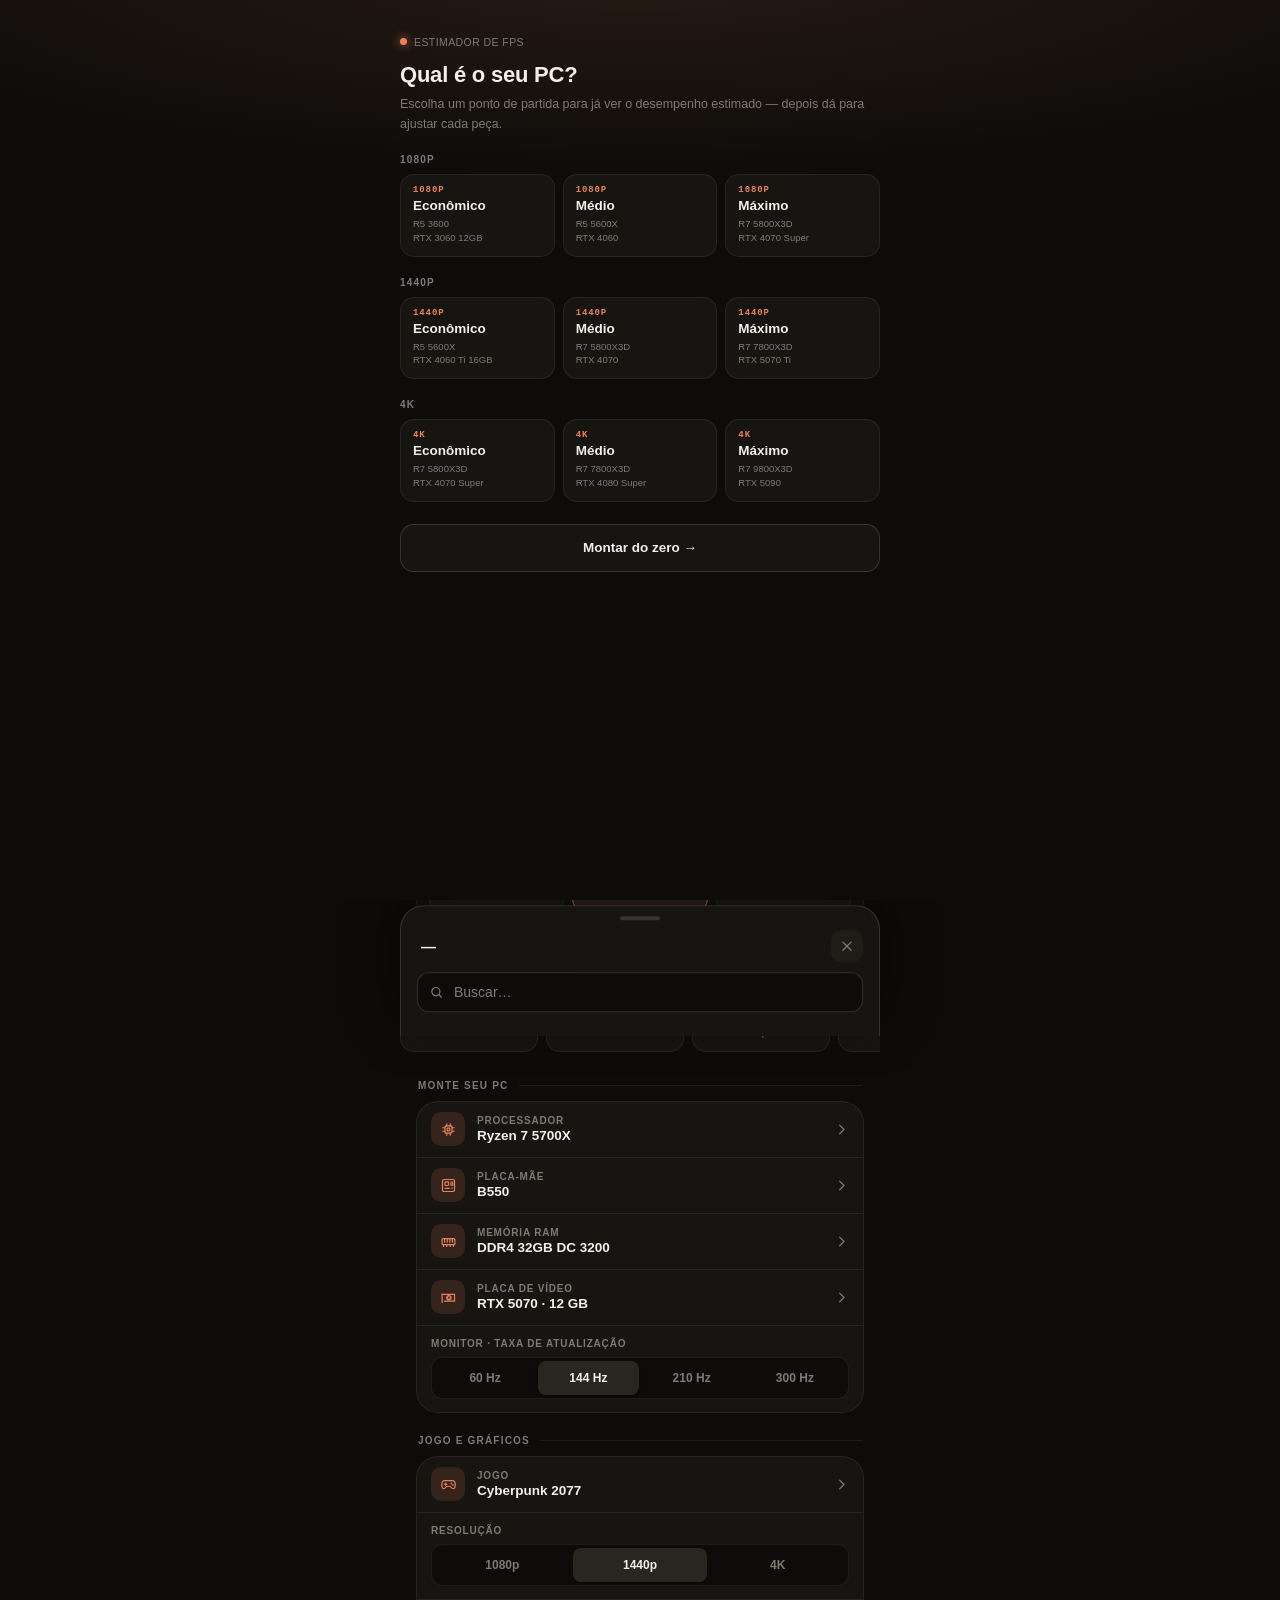
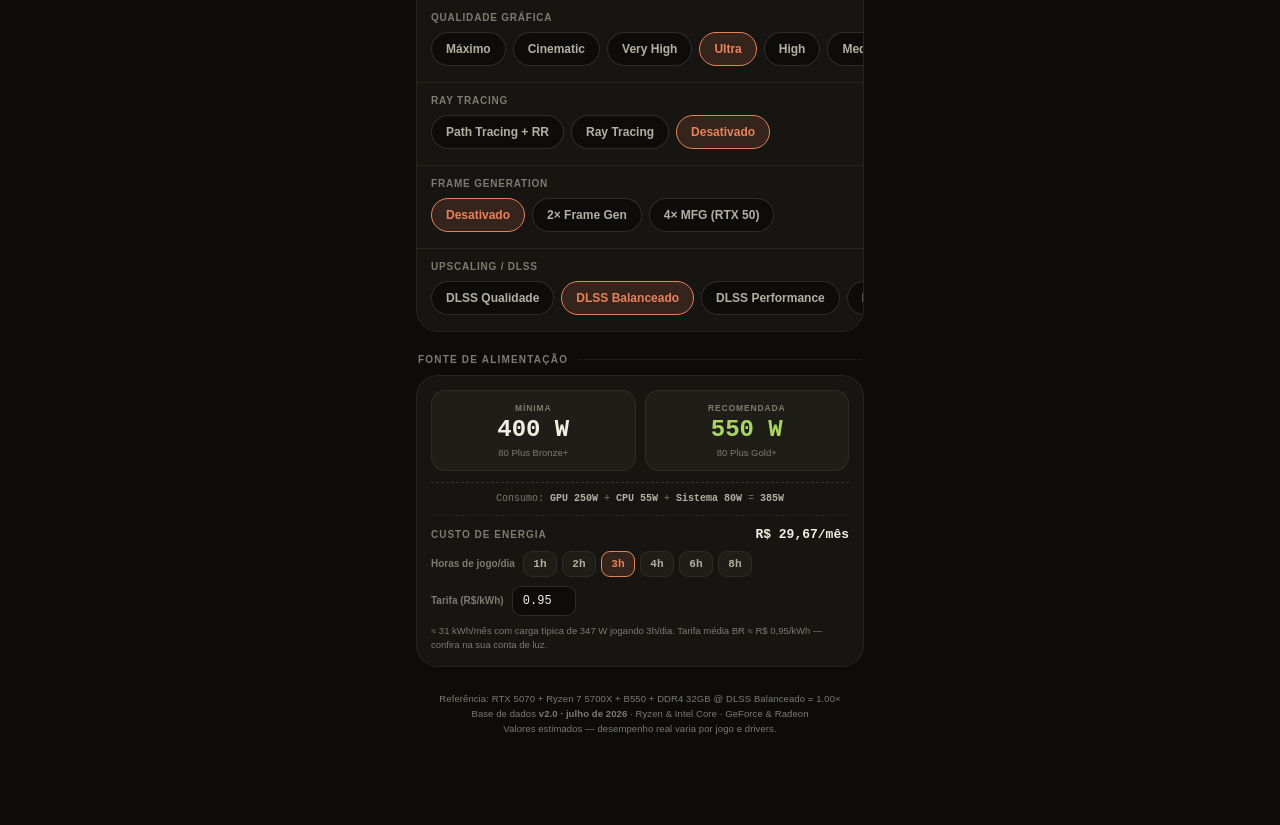
==== app/src/debug/assets/www/index.html @ 5425693d "Tira o HTML da WebView do APK publicado O index.html de 168 KB continuava viajando no release mesmo " ====
<!DOCTYPE html>
<html lang="pt-BR">
<head>
<meta charset="UTF-8" />
<meta name="viewport" content="width=device-width, initial-scale=1.0, viewport-fit=cover" />
<title>Estimador de FPS — PC Gaming</title>
<meta name="theme-color" content="#0d0c0a" />
<meta name="description" content="Calculadora de FPS para PCs — Ryzen, Intel Core, GeForce e Radeon" />
<style>
/* ============================================================
   ESTIMADOR DE FPS — redesign mobile dark
   ============================================================ */
:root {
  --bg0: #0d0c0a;
  --bg1: #161511;
  --bg2: #1e1d18;
  --bg3: #27261f;
  --line:  rgba(244, 240, 228, 0.07);
  --line2: rgba(244, 240, 228, 0.14);
  --tx1: #f2f0e6;
  --tx2: #b3b0a2;
  --tx3: #7d7a70;
  --acc: #e8825a;
  --acc-deep: #c26033;
  --acc-soft: rgba(232, 130, 90, 0.14);
  --ok:   #a9d562;  --ok-bg:   rgba(150, 200, 70, 0.13);
  --bad:  #f48a8a;  --bad-bg:  rgba(235, 100, 100, 0.13);
  --warn: #f0a836;  --warn-bg: rgba(240, 168, 54, 0.12);
  --info: #6cb3ef;  --info-bg: rgba(90, 155, 230, 0.13);
  --mono: 'Roboto Mono', 'SF Mono', ui-monospace, Menlo, monospace;
  --sans: -apple-system, BlinkMacSystemFont, 'Segoe UI', Roboto, sans-serif;
  --r-lg: 22px;
  --r-md: 14px;
  --r-sm: 10px;
  --nav-h: 62px;
}

*, *::before, *::after { box-sizing: border-box; margin: 0; padding: 0; }

html {
  font-family: var(--sans);
  -webkit-font-smoothing: antialiased;
  text-rendering: optimizeLegibility;
  -webkit-tap-highlight-color: transparent;
}

body {
  background:
    radial-gradient(120% 46% at 50% -6%, rgba(232, 130, 90, 0.10) 0%, transparent 60%),
    var(--bg0);
  color: var(--tx1);
  min-height: 100vh;
  overscroll-behavior-y: none;
}

button { font-family: inherit; color: inherit; background: none; border: none; cursor: pointer; }
button:active { opacity: 0.9; }

.app {
  max-width: 480px;
  margin: 0 auto;
  padding: 14px 16px calc(var(--nav-h) + env(safe-area-inset-bottom, 0px) + 26px);
}

/* ── Topbar ─────────────────────────────────────────────── */
.topbar {
  display: flex;
  align-items: center;
  justify-content: space-between;
  gap: 12px;
  padding: 6px 2px 16px;
}
.topbar-tt { font-size: 17px; font-weight: 700; letter-spacing: -0.01em; }
.topbar-sub {
  font-size: 10.5px; color: var(--tx3); font-weight: 500;
  letter-spacing: 0.04em; margin-top: 2px;
}
.topbar-dot { display: inline-block; width: 7px; height: 7px; border-radius: 50%;
  background: var(--acc); margin-right: 7px; vertical-align: 1px;
  box-shadow: 0 0 10px 1px rgba(232, 130, 90, 0.55); }

/* ── Botões de ícone ────────────────────────────────────── */
.icbtn {
  width: 40px; height: 40px;
  display: inline-flex; align-items: center; justify-content: center;
  border-radius: 12px;
  background: var(--bg2);
  border: 1px solid var(--line);
  color: var(--tx2);
  transition: background 0.18s ease, color 0.18s ease, transform 0.12s ease;
}
.icbtn:active { transform: scale(0.94); background: var(--bg3); }
.icbtn.accent { color: var(--acc); }
.icbtn svg { width: 19px; height: 19px; }

/* ── Barra mini (sticky quando o hero sai da tela) ──────── */
.mini {
  position: fixed; top: 0; left: 0; right: 0; z-index: 30;
  display: flex; align-items: center; gap: 10px;
  max-width: 480px; margin: 0 auto;
  padding: 10px 16px calc(10px);
  background: rgba(13, 12, 10, 0.86);
  -webkit-backdrop-filter: blur(14px); backdrop-filter: blur(14px);
  border-bottom: 1px solid var(--line);
  transform: translateY(-110%);
  transition: transform 0.28s cubic-bezier(0.32, 0.72, 0, 1);
  pointer-events: none;
}
.mini.on { transform: translateY(0); }
.mini-num { font-family: var(--mono); font-size: 19px; font-weight: 700; }
.mini-num small { font-size: 10px; color: var(--tx3); font-weight: 500; margin-left: 3px; }
.mini-badge { font-size: 9px; font-weight: 700; text-transform: uppercase; letter-spacing: 0.06em;
  padding: 3px 9px; border-radius: 100px; }
.mini-game { font-size: 11px; color: var(--tx3); margin-left: auto;
  white-space: nowrap; overflow: hidden; text-overflow: ellipsis; max-width: 45%; }

/* ── Painéis (abas) ─────────────────────────────────────── */
.panel { display: none; }
.panel.on { display: block; animation: panelIn 0.26s ease both; }
@keyframes panelIn {
  from { opacity: 0; transform: translateY(6px); }
  to   { opacity: 1; transform: translateY(0); }
}

.pg-hd { padding: 4px 2px 16px; }
.pg-hd h2 { font-size: 20px; font-weight: 700; letter-spacing: -0.01em; }
.pg-hd p { font-size: 12px; color: var(--tx3); margin-top: 4px; line-height: 1.5; }

/* ── Seções ─────────────────────────────────────────────── */
.sec {
  font-size: 10px; font-weight: 700; color: var(--tx3);
  text-transform: uppercase; letter-spacing: 0.12em;
  margin: 22px 2px 10px;
  display: flex; align-items: center; gap: 10px;
}
.sec::after { content: ''; flex: 1; height: 1px; background: var(--line); }

.card {
  background: var(--bg1);
  border: 1px solid var(--line);
  border-radius: var(--r-lg);
  overflow: hidden;
}

/* ── HERO — resultado ───────────────────────────────────── */
.hero {
  position: relative;
  background:
    radial-gradient(90% 70% at 50% 0%, var(--acc-soft) 0%, transparent 62%),
    var(--bg1);
  border: 1px solid var(--line);
  border-radius: var(--r-lg);
  padding: 16px 16px 14px;
  overflow: hidden;
}
.hero-top { display: flex; align-items: center; justify-content: space-between; gap: 10px; }
.hero-game { font-size: 13.5px; font-weight: 650; letter-spacing: -0.005em;
  white-space: nowrap; overflow: hidden; text-overflow: ellipsis; }
.hero-game span { display: block; font-size: 10px; color: var(--tx3); font-weight: 500; margin-top: 2px; }
.hero-acts { display: flex; gap: 8px; flex-shrink: 0; }

.gauge-wrap { position: relative; margin: 4px auto 0; max-width: 320px; }
.gauge-wrap svg { display: block; width: 100%; height: auto; }
.g-track { fill: none; stroke: var(--bg3); stroke-width: 13; stroke-linecap: round; }
.g-fill  { fill: none; stroke: var(--ok); stroke-width: 13; stroke-linecap: round;
  transition: stroke-dasharray 0.55s cubic-bezier(0.4, 0, 0.2, 1), stroke 0.4s ease;
  filter: drop-shadow(0 0 7px rgba(0, 0, 0, 0.35)); }
.g-tick { stroke: var(--line2); stroke-width: 1.5; }
.g-tick.hz { stroke: var(--tx3); }
.g-ticklb { fill: var(--tx3); font-size: 9.5px; font-family: var(--mono); font-weight: 500; }

.gauge-center {
  position: absolute; left: 0; right: 0; top: 27%;
  display: flex; flex-direction: column; align-items: center; gap: 3px;
  pointer-events: none;
}
.gauge-num-row { position: relative; display: flex; align-items: baseline; justify-content: center; }
#gDelta { position: absolute; left: 100%; top: 50%; transform: translateY(-50%); margin-left: 7px; white-space: nowrap; }
.gauge-num {
  font-family: var(--mono); font-size: 54px; font-weight: 700;
  line-height: 1; letter-spacing: -0.03em;
}
.gauge-cap { font-size: 9.5px; font-weight: 700; color: var(--tx3);
  text-transform: uppercase; letter-spacing: 0.14em; }
.gauge-rng { font-size: 11px; color: var(--tx3); font-family: var(--mono); }

.badge {
  display: inline-block; padding: 4px 13px; border-radius: 100px;
  font-size: 10px; font-weight: 700; letter-spacing: 0.06em; text-transform: uppercase;
  margin-top: 5px;
}
.badge.glow { animation: badgePulse 2.8s ease-in-out infinite; }
@keyframes badgePulse {
  0%, 100% { box-shadow: 0 0 0 0 transparent; }
  50%      { box-shadow: 0 0 18px -2px currentColor; }
}

.delta {
  font-family: var(--mono); font-size: 14px; font-weight: 700;
  animation: deltaFade 2.4s ease-out forwards;
}
.delta.up { color: var(--ok); }
.delta.dn { color: var(--bad); }
@keyframes deltaFade {
  0%   { opacity: 0; transform: translateY(4px); }
  15%  { opacity: 1; transform: translateY(0); }
  80%  { opacity: 1; }
  100% { opacity: 0; transform: translateY(-3px); }
}

/* Estatísticas sob o gauge */
.stats {
  display: grid; grid-template-columns: 1fr 1fr 1fr;
  gap: 8px; margin-top: 2px;
}
.stat {
  background: var(--bg2);
  border: 1px solid var(--line);
  border-radius: var(--r-md);
  padding: 9px 6px 8px;
  text-align: center;
}
.stat-l { display: block; font-size: 8.5px; font-weight: 700; color: var(--tx3);
  text-transform: uppercase; letter-spacing: 0.1em; margin-bottom: 4px; }
.stat-v { display: block; font-family: var(--mono); font-size: 20px; font-weight: 700; line-height: 1; }
.stat-v.bad { color: var(--bad); }
.stat-v.ok  { color: var(--ok); }
.stat-r { display: block; font-size: 9px; color: var(--tx3); font-family: var(--mono); margin-top: 4px; }

/* Barras vs monitor */
.bars {
  margin-top: 12px;
  background: var(--bg2);
  border: 1px solid var(--line);
  border-radius: var(--r-md);
  padding: 11px 12px 6px;
}
.brow { margin-bottom: 8px; }
.bhd { display: flex; justify-content: space-between; align-items: baseline; margin-bottom: 4px; }
.bname { font-size: 10px; font-weight: 600; color: var(--tx2); }
.bval  { font-size: 10px; font-weight: 700; font-family: var(--mono); }
.btrack {
  position: relative; height: 7px;
  background: var(--bg0);
  border-radius: 100px; overflow: hidden;
}
.bfill {
  position: absolute; inset: 0 auto 0 0;
  border-radius: 100px;
  transition: width 0.5s cubic-bezier(0.4, 0, 0.2, 1);
}
.bmk { position: absolute; top: 0; bottom: 0; width: 1px; background: var(--line2); }
.bmk.hz { background: var(--tx3); }
.axis { position: relative; height: 14px; margin-top: 4px; }
.axlbl { position: absolute; transform: translateX(-50%);
  font-size: 8.5px; color: var(--tx3); font-family: var(--mono); }

.hero-meta {
  margin-top: 10px; font-size: 10.5px; color: var(--tx3);
  text-align: center; letter-spacing: 0.02em;
}
.hero-meta b { color: var(--tx2); font-weight: 600; }

/* ── Avisos ─────────────────────────────────────────────── */
.warns { display: flex; flex-direction: column; gap: 7px; margin-top: 12px; }
.warn {
  display: flex; gap: 9px; align-items: flex-start;
  background: var(--warn-bg);
  border: 1px solid rgba(240, 168, 54, 0.25);
  color: var(--warn);
  border-radius: var(--r-md);
  padding: 9px 12px;
  font-size: 11px; line-height: 1.5; font-weight: 500;
}
.warn svg { width: 14px; height: 14px; flex-shrink: 0; margin-top: 1px; }

/* ── Builds prontos (scroll horizontal) ─────────────────── */
.pscroll {
  display: flex; gap: 8px;
  overflow-x: auto;
  scroll-snap-type: x proximity;
  padding: 2px 2px 6px;
  margin: 0 -16px; padding-left: 16px; padding-right: 16px;
  scrollbar-width: none;
}
.pscroll::-webkit-scrollbar { display: none; }
.pcard {
  flex: 0 0 auto; scroll-snap-align: start;
  min-width: 138px;
  background: var(--bg1);
  border: 1px solid var(--line);
  border-radius: var(--r-md);
  padding: 10px 12px 11px;
  text-align: left;
  transition: border-color 0.18s ease, background 0.18s ease, transform 0.12s ease;
}
.pcard:active { transform: scale(0.97); }
.pcard-res { font-size: 9px; font-weight: 700; color: var(--acc);
  letter-spacing: 0.1em; font-family: var(--mono); }
.pcard-tier { font-size: 13.5px; font-weight: 700; margin-top: 3px; }
.pcard-hw { font-size: 9.5px; color: var(--tx3); margin-top: 4px; line-height: 1.45; }

/* ── Linhas de configuração ─────────────────────────────── */
.rows { display: flex; flex-direction: column; }
.row {
  display: flex; align-items: center; gap: 12px;
  width: 100%; min-height: 56px;
  padding: 9px 14px;
  text-align: left;
  border-bottom: 1px solid var(--line);
  transition: background 0.15s ease;
}
.row:last-child { border-bottom: none; }
.row:active { background: var(--bg2); }
.row-ic {
  width: 34px; height: 34px; flex-shrink: 0;
  display: inline-flex; align-items: center; justify-content: center;
  border-radius: 10px;
  background: var(--acc-soft);
  color: var(--acc);
}
.row-ic svg { width: 17px; height: 17px; }
.row-tx { flex: 1; min-width: 0; display: flex; flex-direction: column; gap: 2px; }
.row-lb { font-size: 10px; font-weight: 700; color: var(--tx3);
  text-transform: uppercase; letter-spacing: 0.08em; }
.row-vl { font-size: 13.5px; font-weight: 600; color: var(--tx1);
  white-space: nowrap; overflow: hidden; text-overflow: ellipsis; }
.row-ch { color: var(--tx3); flex-shrink: 0; }
.row-ch svg { width: 15px; height: 15px; display: block; }

/* Linha com controle embutido (segmented) */
.inrow {
  display: flex; flex-direction: column; gap: 8px;
  padding: 12px 14px 13px;
  border-bottom: 1px solid var(--line);
}
.inrow:last-child { border-bottom: none; }
.inrow-lb { font-size: 10px; font-weight: 700; color: var(--tx3);
  text-transform: uppercase; letter-spacing: 0.08em; }

/* ── Segmented ──────────────────────────────────────────── */
.seg {
  display: grid; grid-auto-flow: column; grid-auto-columns: 1fr;
  gap: 3px;
  background: var(--bg0);
  border: 1px solid var(--line);
  border-radius: 11px;
  padding: 3px;
}
.seg-b {
  min-height: 34px;
  border-radius: 8px;
  font-size: 12px; font-weight: 600; color: var(--tx3);
  transition: background 0.2s ease, color 0.2s ease;
}
.seg-b.on { background: var(--bg3); color: var(--tx1); box-shadow: 0 1px 4px rgba(0,0,0,0.3); }

/* ── Chips (opções roláveis) ────────────────────────────── */
.cblk { padding: 12px 14px 13px; border-bottom: 1px solid var(--line); }
.cblk:last-child { border-bottom: none; }
.cblk-lb { font-size: 10px; font-weight: 700; color: var(--tx3);
  text-transform: uppercase; letter-spacing: 0.08em; margin-bottom: 8px; }
.chips {
  display: flex; gap: 7px; overflow-x: auto;
  scrollbar-width: none;
  margin: 0 -14px; padding: 1px 14px 3px;
}
.chips::-webkit-scrollbar { display: none; }
.pill {
  flex: 0 0 auto;
  min-height: 34px;
  padding: 7px 14px;
  border-radius: 100px;
  background: var(--bg0);
  border: 1px solid var(--line2);
  font-size: 12px; font-weight: 600; color: var(--tx2);
  transition: all 0.18s ease;
  white-space: nowrap;
}
.pill.on {
  background: var(--acc-soft);
  border-color: var(--acc);
  color: var(--acc);
}
.pill:active { transform: scale(0.96); }

/* ── PSU ────────────────────────────────────────────────── */
.psu { padding: 14px; }
.psu-grid { display: grid; grid-template-columns: 1fr 1fr; gap: 9px; }
.psu-tile {
  background: var(--bg2);
  border: 1px solid var(--line);
  border-radius: var(--r-md);
  padding: 12px 10px;
  text-align: center;
}
.psu-lb { font-size: 8.5px; font-weight: 700; color: var(--tx3);
  text-transform: uppercase; letter-spacing: 0.1em; margin-bottom: 5px; }
.psu-v { font-family: var(--mono); font-size: 24px; font-weight: 700; line-height: 1; }
.psu-v.ok { color: var(--ok); }
.psu-cert { font-size: 9.5px; color: var(--tx3); margin-top: 5px; font-weight: 500; }
.psu-bd {
  margin-top: 11px; padding-top: 10px;
  border-top: 1px dashed var(--line2);
  font-size: 10px; color: var(--tx3);
  font-family: var(--mono); text-align: center;
}
.psu-bd b { color: var(--tx2); font-weight: 600; }

/* ── Latência ───────────────────────────────────────────── */
.latbox {
  margin-top: 12px;
  background: var(--info-bg);
  border: 1px solid rgba(108, 179, 239, 0.22);
  border-radius: var(--r-md);
  padding: 11px 13px;
  font-size: 11px; color: var(--tx2); line-height: 1.6;
}
.latbox b { color: var(--info); font-weight: 650; }

footer {
  margin-top: 24px;
  font-size: 9.5px; color: var(--tx3);
  text-align: center; line-height: 1.6;
  letter-spacing: 0.01em;
  padding: 0 8px;
}

/* ── Bottom nav ─────────────────────────────────────────── */
.nav {
  position: fixed; bottom: 0; left: 0; right: 0; z-index: 35;
  max-width: 480px; margin: 0 auto;
  display: grid; grid-template-columns: repeat(5, 1fr);
  background: rgba(15, 14, 12, 0.92);
  -webkit-backdrop-filter: blur(16px); backdrop-filter: blur(16px);
  border-top: 1px solid var(--line);
  padding: 6px 6px calc(6px + env(safe-area-inset-bottom, 0px));
}
.nav-b {
  display: flex; flex-direction: column; align-items: center; gap: 3px;
  padding: 6px 0 4px;
  border-radius: 12px;
  color: var(--tx3);
  font-size: 10px; font-weight: 600; letter-spacing: 0.02em;
  transition: color 0.18s ease;
  position: relative;
}
.nav-b svg { width: 21px; height: 21px; }
.nav-b.on { color: var(--acc); }
.nav-b .nav-pip {
  position: absolute; top: 0; left: 50%; transform: translateX(-50%) scaleX(0);
  width: 22px; height: 3px; border-radius: 100px;
  background: var(--acc);
  transition: transform 0.25s cubic-bezier(0.34, 1.3, 0.64, 1);
}
.nav-b.on .nav-pip { transform: translateX(-50%) scaleX(1); }

/* ── Bottom sheet ───────────────────────────────────────── */
.backdrop {
  position: fixed; inset: 0; z-index: 40;
  background: rgba(0, 0, 0, 0.55);
  opacity: 0; pointer-events: none;
  transition: opacity 0.25s ease;
}
.backdrop.on { opacity: 1; pointer-events: auto; }
.sheet {
  position: fixed; left: 0; right: 0; bottom: 0; z-index: 41;
  max-width: 480px; margin: 0 auto;
  max-height: 86vh;
  display: flex; flex-direction: column;
  background: var(--bg1);
  border: 1px solid var(--line2); border-bottom: none;
  border-radius: 24px 24px 0 0;
  transform: translateY(104%);
  transition: transform 0.34s cubic-bezier(0.32, 0.72, 0, 1);
  box-shadow: 0 -18px 50px rgba(0, 0, 0, 0.5);
}
.sheet.on { transform: translateY(0); }
.sheet-grab {
  width: 40px; height: 4px; border-radius: 100px;
  background: var(--line2);
  margin: 10px auto 2px;
  flex-shrink: 0;
}
.sheet-hd {
  display: flex; align-items: center; justify-content: space-between;
  padding: 8px 16px 10px 20px;
  flex-shrink: 0;
}
.sheet-tt { font-size: 15px; font-weight: 700; }
.sheet-x {
  width: 32px; height: 32px; border-radius: 10px;
  display: inline-flex; align-items: center; justify-content: center;
  background: var(--bg2); color: var(--tx3);
}
.sheet-x svg { width: 14px; height: 14px; }
.sheet-search {
  position: relative;
  margin: 0 16px 10px;
  flex-shrink: 0;
}
.sheet-search svg {
  position: absolute; left: 12px; top: 50%; transform: translateY(-50%);
  width: 15px; height: 15px; color: var(--tx3);
}
.sheet-search input {
  width: 100%;
  background: var(--bg0);
  border: 1px solid var(--line2);
  border-radius: 12px;
  padding: 11px 12px 11px 36px;
  font-family: inherit; font-size: 14px; color: var(--tx1);
  outline: none;
  transition: border-color 0.18s ease;
}
.sheet-search input:focus { border-color: var(--acc); }
.sheet-search input::placeholder { color: var(--tx3); }
.sheet-body {
  overflow-y: auto;
  padding: 0 10px calc(14px + env(safe-area-inset-bottom, 0px));
  overscroll-behavior: contain;
}
.opt-grp {
  font-size: 9.5px; font-weight: 700; color: var(--tx3);
  text-transform: uppercase; letter-spacing: 0.1em;
  padding: 14px 12px 7px;
  position: sticky; top: 0;
  background: var(--bg1);
  z-index: 1;
}
.opt {
  display: flex; align-items: center; gap: 10px;
  width: 100%; min-height: 48px;
  padding: 10px 12px;
  border-radius: 12px;
  text-align: left;
  transition: background 0.14s ease;
}
.opt:active { background: var(--bg2); }
.opt-tx { flex: 1; min-width: 0; }
.opt-nm { font-size: 14px; font-weight: 550; color: var(--tx1); }
.opt-sb { font-size: 10.5px; color: var(--tx3); margin-top: 1px; }
.opt.sel .opt-nm { color: var(--acc); font-weight: 700; }
.opt-ck { width: 20px; height: 20px; flex-shrink: 0; color: var(--acc); opacity: 0;
  transition: opacity 0.15s ease, transform 0.15s ease; transform: scale(0.6); }
.opt.sel .opt-ck { opacity: 1; transform: scale(1); }
.opt-empty { padding: 26px 12px; text-align: center; color: var(--tx3); font-size: 12.5px; }

/* ── Comparar ───────────────────────────────────────────── */
.vs-grid { display: grid; grid-template-columns: 1fr auto 1fr; gap: 8px; align-items: stretch; }
.vs-slot {
  background: var(--bg1);
  border: 1px solid var(--line);
  border-radius: var(--r-md);
  padding: 11px 12px;
  text-align: left;
  min-height: 78px;
}
.vs-slot.pick { border-style: dashed; border-color: var(--line2); transition: border-color .18s ease; }
.vs-slot.pick:active { border-color: var(--acc); }
.vs-tag {
  display: inline-block;
  font-size: 8.5px; font-weight: 700; letter-spacing: 0.1em; text-transform: uppercase;
  padding: 2px 8px; border-radius: 100px;
  margin-bottom: 6px;
}
.vs-tag.a { background: var(--acc-soft); color: var(--acc); }
.vs-tag.b { background: var(--info-bg); color: var(--info); }
.vs-nm { font-size: 12px; font-weight: 650; line-height: 1.35; }
.vs-hw { font-size: 9.5px; color: var(--tx3); margin-top: 3px; line-height: 1.45; }
.vs-x {
  align-self: center;
  font-size: 11px; font-weight: 800; color: var(--tx3);
  font-family: var(--mono); letter-spacing: 0.04em;
}
.vs-empty-hint { font-size: 11px; color: var(--tx3); line-height: 1.5; margin-top: 4px; }

.cmp-row {
  padding: 12px 14px 13px;
  border-bottom: 1px solid var(--line);
}
.cmp-row:last-child { border-bottom: none; }
.cmp-lb {
  display: flex; justify-content: space-between; align-items: baseline;
  font-size: 10px; font-weight: 700; color: var(--tx3);
  text-transform: uppercase; letter-spacing: 0.08em;
  margin-bottom: 7px;
}
.cmp-delta { font-family: var(--mono); font-size: 10.5px; font-weight: 700; text-transform: none; letter-spacing: 0; }
.cmp-delta.up { color: var(--ok); }
.cmp-delta.dn { color: var(--bad); }
.cmp-pair { display: flex; flex-direction: column; gap: 6px; }
.cmp-line { display: grid; grid-template-columns: 14px 1fr 52px; gap: 9px; align-items: center; }
.cmp-tag { font-size: 9px; font-weight: 800; color: var(--tx3); font-family: var(--mono); }
.cmp-track { position: relative; height: 8px; background: var(--bg0); border-radius: 100px; overflow: hidden; }
.cmp-fill { position: absolute; inset: 0 auto 0 0; border-radius: 100px;
  transition: width 0.5s cubic-bezier(0.4, 0, 0.2, 1); }
.cmp-val { font-family: var(--mono); font-size: 12.5px; font-weight: 700; text-align: right; }
.cmp-win .cmp-val { color: var(--ok); }

/* ── Histórico ──────────────────────────────────────────── */
.hist-list { display: flex; flex-direction: column; gap: 10px; }
.hcard {
  background: var(--bg1);
  border: 1px solid var(--line);
  border-radius: var(--r-lg);
  padding: 13px 14px 11px;
  animation: panelIn 0.25s ease both;
}
.hcard-top { display: flex; align-items: flex-start; gap: 12px; }
.hcard-tx { flex: 1; min-width: 0; }
.hcard-game { font-size: 14px; font-weight: 700; letter-spacing: -0.005em;
  white-space: nowrap; overflow: hidden; text-overflow: ellipsis; }
.hcard-hw { font-size: 10.5px; color: var(--tx3); margin-top: 3px; line-height: 1.5; }
.hcard-fps { text-align: right; flex-shrink: 0; }
.hcard-num { font-family: var(--mono); font-size: 26px; font-weight: 700; line-height: 1; }
.hcard-num small { font-size: 10px; color: var(--tx3); font-weight: 500; }
.hcard-badge { display: inline-block; font-size: 8.5px; font-weight: 700;
  text-transform: uppercase; letter-spacing: 0.07em;
  padding: 2px 8px; border-radius: 100px; margin-top: 5px; }
.hcard-meta { display: flex; gap: 6px; margin-top: 9px; flex-wrap: wrap; }
.htag {
  font-size: 9.5px; font-weight: 650; color: var(--tx2);
  background: var(--bg2);
  border: 1px solid var(--line);
  padding: 3px 9px; border-radius: 100px;
  font-family: var(--mono);
}
.hcard-acts {
  display: flex; gap: 6px;
  margin-top: 11px; padding-top: 10px;
  border-top: 1px solid var(--line);
}
.hbtn {
  flex: 1;
  display: inline-flex; align-items: center; justify-content: center; gap: 6px;
  min-height: 36px;
  border-radius: 10px;
  background: var(--bg2);
  border: 1px solid var(--line);
  font-size: 11px; font-weight: 650; color: var(--tx2);
  transition: background 0.15s ease, color 0.15s ease;
}
.hbtn svg { width: 13px; height: 13px; }
.hbtn:active { background: var(--bg3); }
.hbtn.primary { background: var(--acc-soft); border-color: rgba(232,130,90,0.3); color: var(--acc); }
.hbtn.danger { flex: 0 0 42px; color: var(--bad); }

.empty {
  text-align: center;
  padding: 44px 24px;
  color: var(--tx3);
}
.empty svg { width: 40px; height: 40px; margin-bottom: 12px; opacity: 0.6; }
.empty-tt { font-size: 14px; font-weight: 700; color: var(--tx2); margin-bottom: 5px; }
.empty p { font-size: 12px; line-height: 1.6; }

/* ── Toast ──────────────────────────────────────────────── */
.toast {
  position: fixed; left: 50%; bottom: calc(var(--nav-h) + env(safe-area-inset-bottom, 0px) + 16px);
  transform: translateX(-50%) translateY(16px);
  z-index: 50;
  background: #2e2d26;
  border: 1px solid var(--line2);
  color: var(--tx1);
  font-size: 12.5px; font-weight: 600;
  padding: 10px 18px;
  border-radius: 100px;
  box-shadow: 0 10px 30px rgba(0, 0, 0, 0.5);
  opacity: 0; pointer-events: none;
  transition: opacity 0.24s ease, transform 0.24s cubic-bezier(0.34, 1.3, 0.64, 1);
  white-space: nowrap; max-width: 90vw; overflow: hidden; text-overflow: ellipsis;
}
.toast.on { opacity: 1; transform: translateX(-50%) translateY(0); }

/* Entrada inicial (stagger) */
.first-load > * { animation: fadeUp 0.34s ease both; }
.first-load > *:nth-child(2) { animation-delay: 0.05s; }
.first-load > *:nth-child(3) { animation-delay: 0.09s; }
.first-load > *:nth-child(4) { animation-delay: 0.13s; }
.first-load > *:nth-child(5) { animation-delay: 0.17s; }
.first-load > *:nth-child(6) { animation-delay: 0.21s; }
.first-load > *:nth-child(7) { animation-delay: 0.25s; }
@keyframes fadeUp {
  from { opacity: 0; transform: translateY(8px); }
  to   { opacity: 1; transform: translateY(0); }
}

/* ── Gargalo CPU × GPU ──────────────────────────────────── */
.bneck {
  margin-top: 12px;
  background: var(--bg2);
  border: 1px solid var(--line);
  border-radius: var(--r-md);
  padding: 11px 12px 12px;
}
.bneck-hd { display: flex; justify-content: space-between; align-items: baseline; margin-bottom: 4px; }
.bneck-tt { font-size: 10px; font-weight: 700; color: var(--tx3); text-transform: uppercase; letter-spacing: 0.1em; }
.bneck-verdict { font-size: 10.5px; font-weight: 700; }
.bnrow { display: grid; grid-template-columns: 30px 1fr 40px; gap: 9px; align-items: center; margin-top: 7px; }
.bnlb { font-size: 9px; font-weight: 800; color: var(--tx3); font-family: var(--mono); }
.bntrack { position: relative; height: 8px; background: var(--bg0); border-radius: 100px; overflow: hidden; display: block; }
.bnfill { position: absolute; inset: 0 auto 0 0; border-radius: 100px; display: block; transition: width 0.5s cubic-bezier(0.4, 0, 0.2, 1); }
.bnpct { font-family: var(--mono); font-size: 11px; font-weight: 700; text-align: right; }
.bneck-note { margin-top: 9px; font-size: 10px; color: var(--tx3); line-height: 1.55; }
.how {
  display: flex; align-items: center; gap: 6px;
  margin: 10px auto 0;
  font-size: 11px; font-weight: 650; color: var(--tx3);
  padding: 7px 13px; border-radius: 100px;
  border: 1px dashed var(--line2);
  transition: color 0.15s ease, border-color 0.15s ease;
}
.how:active { color: var(--acc); border-color: var(--acc); }
.how svg { width: 13px; height: 13px; }

/* ── Waterfall "como calculamos" ────────────────────────── */
.wf { padding: 2px 6px 8px; }
.wf-row { display: grid; grid-template-columns: 1fr 56px 52px; gap: 10px; align-items: center; padding: 9px 8px; border-bottom: 1px solid var(--line); }
.wf-row:last-of-type { border-bottom: none; }
.wf-nm { font-size: 12px; font-weight: 550; color: var(--tx2); line-height: 1.35; }
.wf-nm small { display: block; font-size: 9.5px; color: var(--tx3); margin-top: 1px; }
.wf-mult { font-family: var(--mono); font-size: 11px; font-weight: 700; text-align: right; }
.wf-mult.up { color: var(--ok); }
.wf-mult.dn { color: var(--bad); }
.wf-mult.nt { color: var(--tx3); }
.wf-fps { font-family: var(--mono); font-size: 13px; font-weight: 700; text-align: right; }
.wf-final { display: flex; justify-content: space-between; align-items: center; margin: 10px 8px 0; padding: 12px 14px; background: var(--acc-soft); border: 1px solid rgba(232, 130, 90, 0.3); border-radius: var(--r-md); }
.wf-final-lb { font-size: 10px; font-weight: 800; color: var(--acc); text-transform: uppercase; letter-spacing: 0.08em; }
.wf-final-v { font-family: var(--mono); font-size: 22px; font-weight: 700; color: var(--acc); }
.wf-note { margin: 10px 8px 0; font-size: 10px; color: var(--tx3); line-height: 1.6; text-align: center; }

/* ── Aba Jogos ──────────────────────────────────────────── */
.grow { display: flex; align-items: center; gap: 11px; width: 100%; padding: 11px 14px; text-align: left; border-bottom: 1px solid var(--line); transition: background 0.14s ease; }
.grow:last-child { border-bottom: none; }
.grow:active { background: var(--bg2); }
.grow-rank { font-family: var(--mono); font-size: 10px; font-weight: 700; color: var(--tx3); width: 20px; flex-shrink: 0; text-align: right; }
.grow-tx { flex: 1; min-width: 0; }
.grow-nm { display: block; font-size: 13px; font-weight: 600; white-space: nowrap; overflow: hidden; text-overflow: ellipsis; }
.grow-bar { position: relative; height: 4px; background: var(--bg0); border-radius: 100px; overflow: hidden; margin-top: 6px; display: block; }
.grow-fill { position: absolute; inset: 0 auto 0 0; border-radius: 100px; display: block; }
.grow-fps { flex-shrink: 0; text-align: right; }
.grow-num { display: block; font-family: var(--mono); font-size: 16px; font-weight: 700; line-height: 1; }
.grow-num small { font-size: 9px; color: var(--tx3); font-weight: 500; }
.grow-cap { display: block; font-size: 8.5px; font-weight: 700; text-transform: uppercase; letter-spacing: 0.06em; margin-top: 3px; }

/* ── Aba Upgrade ────────────────────────────────────────── */
.verdict { display: flex; gap: 11px; align-items: flex-start; background: var(--acc-soft); border: 1px solid rgba(232, 130, 90, 0.28); border-radius: var(--r-lg); padding: 13px 14px; }
.verdict-ic { width: 34px; height: 34px; border-radius: 10px; background: rgba(232, 130, 90, 0.18); color: var(--acc); display: flex; align-items: center; justify-content: center; flex-shrink: 0; }
.verdict-ic svg { width: 17px; height: 17px; }
.verdict-tt { font-size: 13px; font-weight: 700; }
.verdict-tx { font-size: 11px; color: var(--tx2); line-height: 1.55; margin-top: 3px; }
.uprow { display: flex; align-items: center; gap: 11px; width: 100%; min-height: 56px; padding: 10px 14px; text-align: left; border-bottom: 1px solid var(--line); }
.uprow:last-child { border-bottom: none; }
.uprow-tx { flex: 1; min-width: 0; }
.uprow-nm { font-size: 13px; font-weight: 650; white-space: nowrap; overflow: hidden; text-overflow: ellipsis; }
.uprow-sb { font-size: 10px; color: var(--tx3); margin-top: 2px; }
.uptag { display: inline-block; font-size: 8.5px; font-weight: 700; text-transform: uppercase; letter-spacing: 0.06em; padding: 2px 7px; border-radius: 100px; margin-left: 6px; vertical-align: 1px; }
.uptag.drop { background: var(--ok-bg); color: var(--ok); }
.uptag.plat { background: var(--warn-bg); color: var(--warn); }
.upgain { flex-shrink: 0; text-align: right; }
.upgain-d { display: block; font-family: var(--mono); font-size: 15px; font-weight: 700; color: var(--ok); line-height: 1; }
.upgain-r { display: block; font-size: 9.5px; color: var(--tx3); font-family: var(--mono); margin-top: 3px; }

/* ── Onboarding ─────────────────────────────────────────── */
.onbd {
  position: fixed; inset: 0; z-index: 60;
  background:
    radial-gradient(120% 40% at 50% -4%, rgba(232, 130, 90, 0.12) 0%, transparent 60%),
    var(--bg0);
  overflow-y: auto;
  padding: 34px 20px 30px;
  opacity: 0; pointer-events: none;
  transition: opacity 0.3s ease;
}
.onbd.on { opacity: 1; pointer-events: auto; }
.onbd-in { max-width: 480px; margin: 0 auto; }
.onbd h1 { font-size: 22px; font-weight: 800; letter-spacing: -0.01em; margin-top: 14px; }
.onbd-sub { font-size: 12.5px; color: var(--tx3); line-height: 1.6; margin-top: 6px; }
.onbd-lb { font-size: 10px; font-weight: 700; color: var(--tx3); text-transform: uppercase; letter-spacing: 0.12em; margin-top: 20px; }
.onbd-grid { display: grid; grid-template-columns: 1fr 1fr 1fr; gap: 8px; margin-top: 9px; }
.onbd-grid .pcard { min-width: 0; }
.onbd-skip { display: block; width: 100%; margin-top: 22px; min-height: 48px; border-radius: 14px; border: 1px solid var(--line2); background: var(--bg1); color: var(--tx1); font-size: 13.5px; font-weight: 650; }

/* ── Perfis de PC ─────────────────────────────────────── */
.profbar { display: inline-flex; align-items: center; gap: 7px; margin: 10px 0 2px; padding: 7px 13px; border-radius: 100px; background: var(--bg1); border: 1px solid var(--line2); color: var(--tx1); font-size: 11.5px; font-weight: 700; max-width: 100%; }
.profbar svg { width: 13px; height: 13px; color: var(--acc); flex-shrink: 0; }
.profbar svg.caret { color: var(--tx3); width: 11px; height: 11px; }
.profbar span { white-space: nowrap; overflow: hidden; text-overflow: ellipsis; }
.prow { display: flex; align-items: center; gap: 10px; padding: 10px 12px; border-bottom: 1px solid var(--line); }
.prow:last-child { border-bottom: none; }
.prow-dot { width: 8px; height: 8px; border-radius: 50%; background: var(--line2); flex-shrink: 0; }
.prow.on .prow-dot { background: var(--acc); box-shadow: 0 0 8px rgba(232, 130, 90, 0.7); }
.prow-tx { flex: 1; min-width: 0; text-align: left; background: none; border: none; padding: 0; color: inherit; font: inherit; }
.prow-nm { display: block; font-size: 13px; font-weight: 650; white-space: nowrap; overflow: hidden; text-overflow: ellipsis; }
.prow-sb { display: block; font-size: 10px; color: var(--tx3); margin-top: 2px; white-space: nowrap; overflow: hidden; text-overflow: ellipsis; }
.prow-act { display: flex; gap: 6px; flex-shrink: 0; }
.pico { width: 36px; height: 36px; border-radius: 10px; background: var(--bg2); border: 1px solid var(--line); color: var(--tx2); display: inline-flex; align-items: center; justify-content: center; }
.pico svg { width: 14px; height: 14px; }
.pico.danger { color: var(--bad); }
.pnew { display: flex; align-items: center; justify-content: center; gap: 7px; width: calc(100% - 32px); margin: 12px 16px 8px; min-height: 46px; border-radius: 12px; border: 1px dashed var(--line2); color: var(--tx2); font-size: 12.5px; font-weight: 650; background: none; }
.pin { flex: 1; min-width: 0; background: var(--bg0); border: 1px solid var(--acc); border-radius: 9px; color: var(--tx1); font-size: 13px; padding: 8px 10px; font-family: inherit; }

/* ── Comparativo de resoluções ─────────────────────────── */
.rescmp { padding: 12px; margin-top: 12px; }
.rc-hd { font-size: 10px; font-weight: 700; color: var(--tx3); text-transform: uppercase; letter-spacing: 0.1em; margin-bottom: 9px; }
.rc-grid { display: grid; grid-template-columns: 1fr 1fr 1fr; gap: 8px; }
.rc-cell { display: flex; flex-direction: column; align-items: center; gap: 3px; padding: 10px 4px 9px; border-radius: 12px; background: var(--bg2); border: 1px solid var(--line); transition: border-color 0.15s ease, background 0.15s ease; }
.rc-cell.on { border-color: var(--acc); background: var(--acc-soft); }
.rc-res { font-size: 10px; font-weight: 800; color: var(--tx3); letter-spacing: 0.04em; }
.rc-cell.on .rc-res { color: var(--acc); }
.rc-fps { font-family: var(--mono); font-size: 22px; font-weight: 700; line-height: 1; }
.rc-cap { font-size: 8.5px; color: var(--tx3); font-weight: 700; letter-spacing: 0.08em; }

/* ── Meta de FPS ─────────────────────────────────────── */
.goal-tgts { display: flex; flex-wrap: wrap; gap: 7px; padding: 2px 16px 10px; }
.gt { padding: 8px 13px; border-radius: 100px; background: var(--bg2); border: 1px solid var(--line); color: var(--tx2); font-size: 12px; font-weight: 650; }
.gt.on { background: var(--acc-soft); border-color: var(--acc); color: var(--acc); }
.goal-cur { text-align: center; font-size: 11px; color: var(--tx3); margin: 0 16px 12px; }
.gopt { display: flex; align-items: center; gap: 11px; width: 100%; padding: 12px 14px; text-align: left; border-bottom: 1px solid var(--line); }
.gopt:last-child { border-bottom: none; }
.gopt-tx { flex: 1; min-width: 0; }
.gopt-nm { display: block; font-size: 13px; font-weight: 650; }
.gopt-sb { display: block; font-size: 10px; color: var(--tx3); margin-top: 2px; line-height: 1.45; }
.gopt-fps { font-family: var(--mono); font-size: 16px; font-weight: 700; color: var(--ok); text-align: right; flex-shrink: 0; }
.gopt-fps small { display: block; font-size: 8.5px; color: var(--tx3); font-weight: 600; }
.gbest { margin: 4px 16px 10px; padding: 11px 13px; border-radius: 12px; background: var(--warn-bg); color: var(--warn); font-size: 11px; line-height: 1.55; }
.gbtn { display: block; width: calc(100% - 32px); margin: 8px 16px 10px; min-height: 46px; border-radius: 12px; background: var(--acc-soft); border: 1px solid rgba(232, 130, 90, 0.3); color: var(--acc); font-weight: 700; font-size: 13px; }

/* ── Custo de energia ────────────────────────────────── */
.energy { margin-top: 11px; padding-top: 11px; border-top: 1px dashed var(--line); }
.en-hd { display: flex; justify-content: space-between; align-items: baseline; }
.en-tt { font-size: 10px; font-weight: 700; color: var(--tx3); text-transform: uppercase; letter-spacing: 0.1em; }
.en-out { font-size: 13px; font-weight: 700; color: var(--tx1); font-family: var(--mono); }
.en-row { display: flex; align-items: center; gap: 8px; margin-top: 9px; flex-wrap: wrap; }
.en-lb { font-size: 10px; color: var(--tx3); font-weight: 650; }
.en-ch { display: flex; gap: 5px; flex-wrap: wrap; }
.en-c { min-width: 34px; padding: 6px 8px; border-radius: 9px; background: var(--bg2); border: 1px solid var(--line); color: var(--tx2); font-size: 11px; font-weight: 650; font-family: var(--mono); }
.en-c.on { background: var(--acc-soft); border-color: var(--acc); color: var(--acc); }
.en-in { width: 64px; background: var(--bg0); border: 1px solid var(--line2); border-radius: 9px; color: var(--tx1); font-size: 12px; font-family: var(--mono); padding: 7px 8px; text-align: right; }
.en-note { font-size: 9.5px; color: var(--tx3); margin-top: 8px; line-height: 1.5; }

/* ── Comparar em todos os jogos ────────────────────────── */
.ca-sum { font-size: 11px; color: var(--tx2); text-align: center; margin: 2px 0 12px; line-height: 1.5; }
.ca-row { display: grid; grid-template-columns: 1fr auto; gap: 10px; align-items: center; padding: 10px 14px; border-bottom: 1px solid var(--line); }
.ca-row:last-child { border-bottom: none; }
.ca-nm { font-size: 12.5px; font-weight: 600; white-space: nowrap; overflow: hidden; text-overflow: ellipsis; }
.ca-ab { font-size: 10px; color: var(--tx3); font-family: var(--mono); margin-top: 3px; }
.ca-d { font-family: var(--mono); font-size: 13px; font-weight: 700; text-align: right; }
.ca-d.up { color: var(--ok); }
.ca-d.dn { color: var(--bad); }
.ca-d.eq { color: var(--tx3); }

/* ── Código de build ─────────────────────────────────── */
.codebox { width: 100%; min-height: 86px; background: var(--bg0); border: 1px solid var(--line2); border-radius: 12px; color: var(--tx1); font-family: var(--mono); font-size: 11px; padding: 11px 12px; resize: vertical; box-sizing: border-box; }

/* ── Prévia de compartilhamento ─────────────────────────── */
.shprev { padding: 0 16px 8px; }
.shprev img { width: 100%; border-radius: 14px; border: 1px solid var(--line); display: block; }
.shrow { display: flex; gap: 8px; margin-top: 10px; }
.shbtn { flex: 1; min-height: 44px; border-radius: 12px; display: inline-flex; align-items: center; justify-content: center; gap: 7px; font-size: 12.5px; font-weight: 650; background: var(--bg2); border: 1px solid var(--line); color: var(--tx1); text-decoration: none; }
.shbtn.primary { background: var(--acc-soft); border-color: rgba(232, 130, 90, 0.3); color: var(--acc); }
.shbtn svg { width: 15px; height: 15px; }

@media (prefers-reduced-motion: reduce) {
  *, *::before, *::after {
    animation-duration: 0.01ms !important;
    transition-duration: 0.01ms !important;
  }
}
</style>
</head>
<body>
<div class="app" id="appRoot">

  <!-- ═══ Barra mini (aparece ao rolar) ═══ -->
  <div class="mini" id="mini" aria-hidden="true">
    <span class="mini-num"><span id="miniNum">—</span><small>FPS</small></span>
    <span class="mini-badge" id="miniBadge">—</span>
    <span class="mini-game" id="miniGame"></span>
  </div>

  <!-- ═══════════════ ABA: CALCULADORA ═══════════════ -->
  <main class="panel on" id="panel-calc" data-screen-label="Calculadora">
    <div id="calcInner" class="first-load">

      <div class="topbar">
        <div>
          <div class="topbar-tt">Estimador de FPS</div>
          <div class="topbar-sub"><span class="topbar-dot"></span>Ryzen · Core · GeForce · Radeon</div>
        </div>
        <div class="hero-acts">
          <button class="icbtn" id="btnPresets" title="Builds prontos" aria-label="Builds prontos">
            <svg viewBox="0 0 24 24" fill="none" stroke="currentColor" stroke-width="1.7" stroke-linecap="round" stroke-linejoin="round"><path d="M13 2 4.5 13.5H11L10 22l8.5-11.5H13L13 2z"/></svg>
          </button>
        </div>
      </div>

      <button class="profbar" id="btnProf" type="button" aria-label="Trocar perfil de PC">
        <svg viewBox="0 0 24 24" fill="none" stroke="currentColor" stroke-width="1.8" stroke-linecap="round" stroke-linejoin="round"><rect x="3" y="4.5" width="18" height="12" rx="2"/><path d="M9 20h6M12 16.5V20"/></svg>
        <span id="profName">Meu PC</span>
        <svg class="caret" viewBox="0 0 24 24" fill="none" stroke="currentColor" stroke-width="2" stroke-linecap="round" stroke-linejoin="round"><path d="m7 10 5 5 5-5"/></svg>
      </button>

      <!-- HERO: resultado -->
      <section class="hero" id="hero" aria-live="polite">
        <div class="hero-top">
          <div class="hero-game" id="heroGame">—<span id="heroBuild">—</span></div>
          <div class="hero-acts">
            <button class="icbtn" id="btnSave" title="Salvar no histórico" aria-label="Salvar no histórico">
              <svg viewBox="0 0 24 24" fill="none" stroke="currentColor" stroke-width="1.7" stroke-linecap="round" stroke-linejoin="round"><path d="M6 3.5h12a1 1 0 0 1 1 1V21l-7-4-7 4V4.5a1 1 0 0 1 1-1z"/></svg>
            </button>
            <button class="icbtn" id="btnShare" title="Compartilhar" aria-label="Compartilhar">
              <svg viewBox="0 0 24 24" fill="none" stroke="currentColor" stroke-width="1.7" stroke-linecap="round" stroke-linejoin="round"><circle cx="6" cy="12" r="2.6"/><circle cx="17.5" cy="5.5" r="2.6"/><circle cx="17.5" cy="18.5" r="2.6"/><path d="M8.4 10.8 15.1 6.9M8.4 13.2l6.7 3.9"/></svg>
            </button>
          </div>
        </div>

        <div class="gauge-wrap">
          <svg id="gaugeSvg" viewBox="0 0 320 212" aria-hidden="true">
            <path class="g-track" id="gTrack" d="" />
            <path class="g-fill" id="gFill" d="" pathLength="100" />
            <g id="gTicks"></g>
          </svg>
          <div class="gauge-center">
            <div class="gauge-num-row">
              <span class="gauge-num" id="gNum">—</span>
              <span id="gDelta"></span>
            </div>
            <div class="gauge-cap">FPS médio</div>
            <div class="gauge-rng" id="gRng"></div>
            <div class="badge" id="gBadge">—</div>
          </div>
        </div>

        <div class="stats">
          <div class="stat">
            <span class="stat-l">1% low</span>
            <span class="stat-v bad" id="stMin">—</span>
            <span class="stat-r" id="stMinR"></span>
          </div>
          <div class="stat">
            <span class="stat-l">vs monitor</span>
            <span class="stat-v" id="stPct">—</span>
            <span class="stat-r" id="stHz"></span>
          </div>
          <div class="stat">
            <span class="stat-l">máximo</span>
            <span class="stat-v ok" id="stMax">—</span>
            <span class="stat-r" id="stMaxR"></span>
          </div>
        </div>

        <div class="bneck" id="bneck"></div>

        <div class="bars" id="bars"></div>
        <div class="hero-meta" id="latline"></div>
        <div style="display:flex; gap:8px; justify-content:center; flex-wrap:wrap">
          <button class="how" id="btnHow" type="button" style="margin:10px 0 0">
            <svg viewBox="0 0 24 24" fill="none" stroke="currentColor" stroke-width="1.8" stroke-linecap="round"><circle cx="12" cy="12" r="8.5"/><path d="M12 11v5"/><circle cx="12" cy="7.8" r="0.6" fill="currentColor"/></svg>
            Como calculamos
          </button>
          <button class="how" id="btnGoal" type="button" style="margin:10px 0 0">
            <svg viewBox="0 0 24 24" fill="none" stroke="currentColor" stroke-width="1.8" stroke-linecap="round"><circle cx="12" cy="12" r="8.5"/><circle cx="12" cy="12" r="4.6"/><circle cx="12" cy="12" r="1" fill="currentColor"/></svg>
            Meta de FPS
          </button>
        </div>
      </section>

      <section class="card rescmp" id="resCmp" aria-label="FPS por resolução"></section>

      <div class="warns" id="warns" style="display:none"></div>

      <!-- Builds prontos -->
      <p class="sec" id="secPresets">Builds prontos</p>
      <div class="pscroll" id="presetScroll" role="group" aria-label="Builds pré-configurados"></div>

      <!-- Hardware -->
      <p class="sec">Monte seu PC</p>
      <section class="card rows">
        <button class="row" id="rowCPU">
          <span class="row-ic"><svg viewBox="0 0 24 24" fill="none" stroke="currentColor" stroke-width="1.7" stroke-linecap="round"><rect x="7" y="7" width="10" height="10" rx="1.5"/><rect x="10.2" y="10.2" width="3.6" height="3.6" rx="0.8"/><path d="M9.5 7V4M14.5 7V4M9.5 20v-3M14.5 20v-3M7 9.5H4M7 14.5H4M20 9.5h-3M20 14.5h-3"/></svg></span>
          <span class="row-tx"><span class="row-lb">Processador</span><span class="row-vl" id="vCPU">—</span></span>
          <span class="row-ch"><svg viewBox="0 0 24 24" fill="none" stroke="currentColor" stroke-width="2" stroke-linecap="round" stroke-linejoin="round"><path d="m9 5 7 7-7 7"/></svg></span>
        </button>
        <button class="row" id="rowMobo">
          <span class="row-ic"><svg viewBox="0 0 24 24" fill="none" stroke="currentColor" stroke-width="1.7" stroke-linecap="round"><rect x="3.5" y="3.5" width="17" height="17" rx="2"/><rect x="7" y="7" width="5" height="5" rx="1"/><path d="M15.5 7v5M18 7v5M7 16h6M16.5 15.5h1"/></svg></span>
          <span class="row-tx"><span class="row-lb">Placa-mãe</span><span class="row-vl" id="vMobo">—</span></span>
          <span class="row-ch"><svg viewBox="0 0 24 24" fill="none" stroke="currentColor" stroke-width="2" stroke-linecap="round" stroke-linejoin="round"><path d="m9 5 7 7-7 7"/></svg></span>
        </button>
        <button class="row" id="rowRAM">
          <span class="row-ic"><svg viewBox="0 0 24 24" fill="none" stroke="currentColor" stroke-width="1.7" stroke-linecap="round"><rect x="3" y="8" width="18" height="8.5" rx="1.5"/><path d="M6.5 8v5M10.2 8v5M13.8 8v5M17.5 8v5M5 16.5V19M9.5 16.5V19M14.5 16.5V19M19 16.5V19"/></svg></span>
          <span class="row-tx"><span class="row-lb">Memória RAM</span><span class="row-vl" id="vRAM">—</span></span>
          <span class="row-ch"><svg viewBox="0 0 24 24" fill="none" stroke="currentColor" stroke-width="2" stroke-linecap="round" stroke-linejoin="round"><path d="m9 5 7 7-7 7"/></svg></span>
        </button>
        <button class="row" id="rowGPU">
          <span class="row-ic"><svg viewBox="0 0 24 24" fill="none" stroke="currentColor" stroke-width="1.7" stroke-linecap="round"><path d="M3 7.5h17.5v9.5H6"/><path d="M3 7.5V19"/><circle cx="12.5" cy="12.2" r="2.9"/><path d="M12.5 10.4v-1M12.5 15v-1M14.3 12.2h1M9.7 12.2h1"/></svg></span>
          <span class="row-tx"><span class="row-lb">Placa de vídeo</span><span class="row-vl" id="vGPU">—</span></span>
          <span class="row-ch"><svg viewBox="0 0 24 24" fill="none" stroke="currentColor" stroke-width="2" stroke-linecap="round" stroke-linejoin="round"><path d="m9 5 7 7-7 7"/></svg></span>
        </button>
        <div class="inrow">
          <span class="inrow-lb">Monitor · taxa de atualização</span>
          <div class="seg" id="segHz"></div>
        </div>
      </section>

      <!-- Jogo -->
      <p class="sec">Jogo e gráficos</p>
      <section class="card">
        <button class="row" id="rowGame" style="border-bottom:1px solid var(--line)">
          <span class="row-ic"><svg viewBox="0 0 24 24" fill="none" stroke="currentColor" stroke-width="1.7" stroke-linecap="round" stroke-linejoin="round"><path d="M6.8 6.5h10.4c2.6 0 4.3 2 4.3 5.5s-1.2 6-3 6c-1.3 0-2-.8-2.8-2.1-.6-1-1.1-1.4-2.2-1.4h-3c-1.1 0-1.6.4-2.2 1.4C7.5 17.2 6.8 18 5.5 18c-1.8 0-3-2.5-3-6s1.7-5.5 4.3-5.5z"/><path d="M8 10v3M6.5 11.5h3"/><circle cx="16" cy="10.6" r="0.4" fill="currentColor"/><circle cx="18.2" cy="12.4" r="0.4" fill="currentColor"/></svg></span>
          <span class="row-tx"><span class="row-lb">Jogo</span><span class="row-vl" id="vGame">—</span></span>
          <span class="row-ch"><svg viewBox="0 0 24 24" fill="none" stroke="currentColor" stroke-width="2" stroke-linecap="round" stroke-linejoin="round"><path d="m9 5 7 7-7 7"/></svg></span>
        </button>
        <div class="inrow">
          <span class="inrow-lb">Resolução</span>
          <div class="seg" id="segRes"></div>
        </div>
        <div class="cblk">
          <div class="cblk-lb">Qualidade gráfica</div>
          <div class="chips" id="chipsPre"></div>
        </div>
        <div class="cblk" id="blkRT">
          <div class="cblk-lb" id="lbRT">Ray Tracing</div>
          <div class="chips" id="chipsRT"></div>
        </div>
        <div class="cblk" id="blkFG">
          <div class="cblk-lb">Frame Generation</div>
          <div class="chips" id="chipsFG"></div>
        </div>
        <div class="cblk">
          <div class="cblk-lb" id="lbUp">Upscaling / DLSS</div>
          <div class="chips" id="chipsDLSS"></div>
        </div>
      </section>

      <!-- Fonte -->
      <p class="sec">Fonte de alimentação</p>
      <section class="card psu">
        <div class="psu-grid">
          <div class="psu-tile">
            <div class="psu-lb">Mínima</div>
            <div class="psu-v" id="psuMin">—</div>
            <div class="psu-cert">80 Plus Bronze+</div>
          </div>
          <div class="psu-tile">
            <div class="psu-lb">Recomendada</div>
            <div class="psu-v ok" id="psuRec">—</div>
            <div class="psu-cert">80 Plus Gold+</div>
          </div>
        </div>
        <div class="psu-bd" id="psuBd"></div>
        <div class="energy" id="energy"></div>
      </section>

      <footer>
        Referência: RTX 5070 + Ryzen 7 5700X + B550 + DDR4 32GB @ DLSS Balanceado = 1.00×<br/>
        Base de dados <b id="dbv">v2.0</b> · Ryzen &amp; Intel Core · GeForce &amp; Radeon<br/>
        Valores estimados — desempenho real varia por jogo e drivers.
      </footer>
    </div>
  </main>

  <!-- ═══════════════ ABA: JOGOS ═══════════════ -->
  <main class="panel" id="panel-games" data-screen-label="Jogos">
    <div class="pg-hd">
      <h2>Seu PC em todos os jogos</h2>
      <p id="gamesSub">—</p>
    </div>
    <div class="seg" id="segGSort" style="margin-bottom:12px"></div>
    <section class="card rows" id="gamesList"></section>
  </main>

  <!-- ═══════════════ ABA: UPGRADE ═══════════════ -->
  <main class="panel" id="panel-upg" data-screen-label="Upgrade">
    <div class="pg-hd">
      <h2>O que trocar primeiro?</h2>
      <p id="upgSub">—</p>
    </div>
    <div id="upgBody"></div>
  </main>

  <!-- ═══════════════ ABA: COMPARAR ═══════════════ -->
  <main class="panel" id="panel-comp" data-screen-label="Comparar">
    <div class="pg-hd">
      <h2>Comparar builds</h2>
      <p>Build atual (A) contra um build salvo no histórico (B).</p>
    </div>
    <div class="vs-grid">
      <div class="vs-slot">
        <span class="vs-tag a">A · Atual</span>
        <div class="vs-nm" id="slotAnm">—</div>
        <div class="vs-hw" id="slotAhw"></div>
      </div>
      <span class="vs-x">VS</span>
      <button class="vs-slot pick" id="slotB">
        <span class="vs-tag b">B · Salvo</span>
        <div class="vs-nm" id="slotBnm">Escolher do histórico</div>
        <div class="vs-hw" id="slotBhw">Toque para selecionar</div>
      </button>
    </div>
    <div class="seg" id="segCmpMode" style="margin-top:12px; display:none"></div>
    <div id="compBody" style="margin-top:12px"></div>
  </main>

  <!-- ═══════════════ ABA: HISTÓRICO ═══════════════ -->
  <main class="panel" id="panel-hist" data-screen-label="Histórico">
    <div class="pg-hd">
      <h2>Histórico</h2>
      <p>Builds salvos ficam no aparelho. Toque em salvar <svg style="width:11px;height:11px;vertical-align:-1px" viewBox="0 0 24 24" fill="none" stroke="currentColor" stroke-width="2"><path d="M6 3.5h12a1 1 0 0 1 1 1V21l-7-4-7 4V4.5a1 1 0 0 1 1-1z"/></svg> na calculadora para adicionar.</p>
    </div>
    <div class="shrow" style="margin:0 0 14px">
      <button class="shbtn" id="btnCode" type="button"><svg viewBox="0 0 24 24" fill="none" stroke="currentColor" stroke-width="1.8" stroke-linecap="round"><rect x="8" y="8" width="12" height="12" rx="2"/><path d="M16 8V6a2 2 0 0 0-2-2H6a2 2 0 0 0-2 2v8a2 2 0 0 0 2 2h2"/></svg>Copiar código</button>
      <button class="shbtn" id="btnImport" type="button"><svg viewBox="0 0 24 24" fill="none" stroke="currentColor" stroke-width="1.8" stroke-linecap="round" stroke-linejoin="round"><path d="M12 4v11m0 0 4.5-4.5M12 15l-4.5-4.5"/><path d="M5 20h14"/></svg>Importar código</button>
    </div>
    <div class="hist-list" id="histList"></div>
  </main>

  <!-- ═══ Navegação inferior ═══ -->
  <nav class="nav" aria-label="Navegação principal">
    <button class="nav-b on" data-tab="calc">
      <span class="nav-pip"></span>
      <svg viewBox="0 0 24 24" fill="none" stroke="currentColor" stroke-width="1.7" stroke-linecap="round" stroke-linejoin="round"><path d="M4.5 17.5a8.5 8.5 0 1 1 15 0"/><path d="M12 13.5 15.5 9"/><circle cx="12" cy="14.5" r="1.4"/></svg>
      Calcular
    </button>
    <button class="nav-b" data-tab="games">
      <span class="nav-pip"></span>
      <svg viewBox="0 0 24 24" fill="none" stroke="currentColor" stroke-width="1.7" stroke-linecap="round" stroke-linejoin="round"><rect x="4" y="4" width="7" height="7" rx="1.6"/><rect x="13" y="4" width="7" height="7" rx="1.6"/><rect x="4" y="13" width="7" height="7" rx="1.6"/><rect x="13" y="13" width="7" height="7" rx="1.6"/></svg>
      Jogos
    </button>
    <button class="nav-b" data-tab="upg">
      <span class="nav-pip"></span>
      <svg viewBox="0 0 24 24" fill="none" stroke="currentColor" stroke-width="1.7" stroke-linecap="round" stroke-linejoin="round"><path d="M3 17 9.5 10.5l4 4L21 7"/><path d="M15 7h6v6"/></svg>
      Upgrade
    </button>
    <button class="nav-b" data-tab="comp">
      <span class="nav-pip"></span>
      <svg viewBox="0 0 24 24" fill="none" stroke="currentColor" stroke-width="1.7" stroke-linecap="round" stroke-linejoin="round"><path d="M8 7h12m0 0-3.5-3.5M20 7l-3.5 3.5M16 17H4m0 0 3.5-3.5M4 17l3.5 3.5"/></svg>
      Comparar
    </button>
    <button class="nav-b" data-tab="hist">
      <span class="nav-pip"></span>
      <svg viewBox="0 0 24 24" fill="none" stroke="currentColor" stroke-width="1.7" stroke-linecap="round" stroke-linejoin="round"><circle cx="12" cy="12" r="8.5"/><path d="M12 7.5V12l3 2"/></svg>
      Histórico
    </button>
  </nav>

  <!-- ═══ Bottom sheet ═══ -->
  <div class="backdrop" id="backdrop"></div>
  <div class="sheet" id="sheet" role="dialog" aria-modal="true">
    <div class="sheet-grab"></div>
    <div class="sheet-hd">
      <div class="sheet-tt" id="sheetTitle">—</div>
      <button class="sheet-x" id="sheetClose" aria-label="Fechar">
        <svg viewBox="0 0 24 24" fill="none" stroke="currentColor" stroke-width="2.2" stroke-linecap="round"><path d="M5 5l14 14M19 5 5 19"/></svg>
      </button>
    </div>
    <div class="sheet-search" id="sheetSearchWrap">
      <svg viewBox="0 0 24 24" fill="none" stroke="currentColor" stroke-width="1.8" stroke-linecap="round"><circle cx="11" cy="11" r="6.5"/><path d="m20 20-3.8-3.8"/></svg>
      <input id="sheetSearch" type="search" placeholder="Buscar…" autocomplete="off" />
    </div>
    <div class="sheet-body" id="sheetBody"></div>
  </div>

  <!-- ═══ Onboarding (primeira abertura) ═══ -->
  <div class="onbd" id="onbd" role="dialog" aria-modal="true" aria-label="Boas-vindas">
    <div class="onbd-in">
      <div class="topbar-sub"><span class="topbar-dot"></span>ESTIMADOR DE FPS</div>
      <h1>Qual é o seu PC?</h1>
      <p class="onbd-sub">Escolha um ponto de partida para já ver o desempenho estimado — depois dá para ajustar cada peça.</p>
      <div id="onbdGroups"></div>
      <button class="onbd-skip" id="onbdSkip" type="button">Montar do zero →</button>
    </div>
  </div>

  <div class="toast" id="toast" role="status"></div>

</div><!-- /.app -->

<script>
/* ==== DADOS (portados 1:1 do app original) ==== */
const G = [
  // ── Path Tracing / RT Pesado ──────────────────────────────
  {
    grp: '🔥 Path Tracing / RT Pesado',
    name: 'Alan Wake 2',
    rt: 'pt', rrN: 'Path Tracing + RR', rtN: 'Ray Tracing', heavy: true,
    r: { '1080p': { rr: 58,  rt: 86,  off: 142 },
         '1440p': { rr: 51,  rt: 65,  off: 135 },
         '4k':    { rr: 46,  rt: 40,  off: 80  } },
    v: { '1080p': 8, '1440p': 10, '4k': 14 },
  },
  {
    grp: '🔥 Path Tracing / RT Pesado',
    name: 'Black Myth: Wukong',
    rt: 'pt', rrN: 'Path Tracing + RR', rtN: 'Ray Tracing (Lumen)', heavy: false,
    r: { '1080p': { rr: 55,  rt: 82,  off: 105 },
         '1440p': { rr: 40,  rt: 62,  off: 78  },
         '4k':    { rr: 24,  rt: 38,  off: 50  } },
    v: { '1080p': 8, '1440p': 10, '4k': 14 },
  },
  {
    grp: '🔥 Path Tracing / RT Pesado',
    name: 'Cyberpunk 2077',
    rt: 'pt', rrN: 'Path Tracing + RR', rtN: 'Ray Tracing', heavy: false,
    r: { '1080p': { rr: 62,  rt: 102, off: 158 },
         '1440p': { rr: 43,  rt: 70,  off: 112 },
         '4k':    { rr: 26,  rt: 70,  off: 72  } },
    v: { '1080p': 8, '1440p': 10, '4k': 12 },
  },
  {
    grp: '🔥 Path Tracing / RT Pesado',
    name: 'Dying Light 2',
    rt: 'pt', rrN: 'Path Tracing + RR', rtN: 'Ray Tracing', heavy: false,
    r: { '1080p': { rr: 112, rt: 88,  off: 148 },
         '1440p': { rr: 82,  rt: 64,  off: 115 },
         '4k':    { rr: 52,  rt: 40,  off: 75  } },
    v: { '1080p': 6, '1440p': 8, '4k': 12 },
  },
  {
    grp: '🔥 Path Tracing / RT Pesado',
    name: "Marvel's Spider-Man 2",
    rt: 'pt', rrN: 'Path Tracing + RR', rtN: 'Ray Tracing', heavy: true,
    r: { '1080p': { rr: 120, rt: 95,  off: 162 },
         '1440p': { rr: 90,  rt: 70,  off: 128 },
         '4k':    { rr: 58,  rt: 44,  off: 84  } },
    v: { '1080p': 8, '1440p': 10, '4k': 14 },
  },
  {
    grp: '🔥 Path Tracing / RT Pesado',
    name: 'The Witcher 3 (Next-Gen)',
    rt: 'pt', rrN: 'Path Tracing + RR', rtN: 'Ray Tracing', heavy: false,
    r: { '1080p': { rr: 108, rt: 85,  off: 142 },
         '1440p': { rr: 80,  rt: 62,  off: 112 },
         '4k':    { rr: 50,  rt: 38,  off: 72  } },
    v: { '1080p': 6, '1440p': 8, '4k': 10 },
  },

  // ── Ray Tracing Padrão ────────────────────────────────────
  {
    grp: '⚡ Ray Tracing Padrão',
    name: 'Crimson Desert',
    rt: 'rt', rtN: 'Ray Tracing + RR', heavy: false,
    r: { '1080p': { rt: 140, off: 165 },
         '1440p': { rt: 122, off: 138 },
         '4k':    { rt: 75,  off: 88  } },
    v: { '1080p': 8, '1440p': 12, '4k': 14 },
  },
  {
    grp: '⚡ Ray Tracing Padrão',
    name: 'Death Stranding 2',
    rt: 'rt', rtN: 'Ray Tracing', heavy: false,
    r: { '1080p': { rt: 118, off: 158 },
         '1440p': { rt: 90,  off: 122 },
         '4k':    { rt: 56,  off: 78  } },
    v: { '1080p': 7, '1440p': 9, '4k': 12 },
  },
  {
    grp: '⚡ Ray Tracing Padrão',
    name: "Death Stranding: Director's Cut",
    rt: 'rt', rtN: 'Ray Tracing', heavy: false,
    r: { '1080p': { rt: 158, off: 202 },
         '1440p': { rt: 122, off: 162 },
         '4k':    { rt: 78,  off: 108 } },
    v: { '1080p': 6, '1440p': 7, '4k': 9 },
  },
  {
    grp: '⚡ Ray Tracing Padrão',
    name: 'Doom Eternal',
    rt: 'rt', rtN: 'Ray Tracing', heavy: false,
    r: { '1080p': { rt: 195, off: 290 },
         '1440p': { rt: 155, off: 235 },
         '4k':    { rt: 100, off: 165 } },
    v: { '1080p': 4, '1440p': 6, '4k': 8 },
  },
  {
    grp: '⚡ Ray Tracing Padrão',
    name: "Dragon's Dogma 2",
    rt: 'rt', rtN: 'Ray Tracing', heavy: false,
    r: { '1080p': { rt: 95,  off: 130 },
         '1440p': { rt: 72,  off: 100 },
         '4k':    { rt: 45,  off: 65  } },
    v: { '1080p': 8, '1440p': 10, '4k': 12 },
  },
  {
    grp: '⚡ Ray Tracing Padrão',
    name: 'Forza Horizon 5',
    rt: 'rt', rtN: 'Ray Tracing (reflexos)', heavy: false,
    r: { '1080p': { rt: 185, off: 205 },
         '1440p': { rt: 148, off: 165 },
         '4k':    { rt: 130, off: 145 } },
    v: { '1080p': 5, '1440p': 6, '4k': 10 },
  },
  {
    grp: '⚡ Ray Tracing Padrão',
    name: 'Forza Horizon 6',
    rt: 'rt', rtN: 'Ray Tracing', heavy: false,
    r: { '1080p': { rt: 138, off: 178 },
         '1440p': { rt: 106, off: 140 },
         '4k':    { rt: 66,  off: 90  } },
    v: { '1080p': 6, '1440p': 8, '4k': 11 },
  },
  {
    grp: '⚡ Ray Tracing Padrão',
    name: "Marvel's Spider-Man Remastered",
    rt: 'rt', rtN: 'Ray Tracing', heavy: false,
    r: { '1080p': { rt: 130, off: 175 },
         '1440p': { rt: 100, off: 138 },
         '4k':    { rt: 62,  off: 88  } },
    v: { '1080p': 6, '1440p': 8, '4k': 10 },
  },
  {
    grp: '⚡ Ray Tracing Padrão',
    name: "Marvel's Spider-Man: Miles Morales",
    rt: 'rt', rtN: 'Ray Tracing', heavy: false,
    r: { '1080p': { rt: 138, off: 185 },
         '1440p': { rt: 108, off: 145 },
         '4k':    { rt: 68,  off: 95  } },
    v: { '1080p': 6, '1440p': 8, '4k': 10 },
  },

  // ── UE5 Lumen ─────────────────────────────────────────────
  {
    grp: '🎯 UE5 Lumen (Hardware / Software)',
    name: 'Arc Raiders',
    rt: 'lumen', rrN: 'Hardware Lumen', rtN: 'Software Lumen', heavy: false,
    r: { '1080p': { rr: 125, rt: 140, off: 158 },
         '1440p': { rr: 95,  rt: 108, off: 122 },
         '4k':    { rr: 60,  rt: 68,  off: 78  } },
    v: { '1080p': 6, '1440p': 8, '4k': 10 },
  },
  {
    grp: '🎯 UE5 Lumen (Hardware / Software)',
    name: 'Fortnite',
    rt: 'lumen', rrN: 'Hardware Lumen', rtN: 'Software Lumen', heavy: false,
    r: { '1080p': { rr: 150, rt: 168, off: 198 },
         '1440p': { rr: 115, rt: 128, off: 152 },
         '4k':    { rr: 72,  rt: 80,  off: 95  } },
    v: { '1080p': 5, '1440p': 7, '4k': 9 },
  },
  {
    grp: '🎯 UE5 Lumen (Hardware / Software)',
    name: 'Hell is Us',
    rt: 'lumen', rrN: 'Hardware Lumen', rtN: 'Software Lumen', heavy: false,
    r: { '1080p': { rr: 105, rt: 118, off: 132 },
         '1440p': { rr: 80,  rt: 90,  off: 102 },
         '4k':    { rr: 50,  rt: 56,  off: 64  } },
    v: { '1080p': 6, '1440p': 8, '4k': 10 },
  },
  {
    grp: '🎯 UE5 Lumen (Hardware / Software)',
    name: 'Marvel Rivals',
    rt: 'lumen', rrN: 'Hardware Lumen', rtN: 'Software Lumen', heavy: false,
    r: { '1080p': { rr: 140, rt: 158, off: 178 },
         '1440p': { rr: 108, rt: 122, off: 138 },
         '4k':    { rr: 68,  rt: 76,  off: 88  } },
    v: { '1080p': 6, '1440p': 8, '4k': 10 },
  },
  {
    grp: '🎯 UE5 Lumen (Hardware / Software)',
    name: 'Remnant II',
    rt: 'lumen', rrN: 'Hardware Lumen', rtN: 'Software Lumen', heavy: false,
    r: { '1080p': { rr: 118, rt: 132, off: 148 },
         '1440p': { rr: 90,  rt: 102, off: 115 },
         '4k':    { rr: 56,  rt: 64,  off: 72  } },
    v: { '1080p': 6, '1440p': 8, '4k': 10 },
  },

  // ── Rasterização Pura ─────────────────────────────────────
  {
    grp: '🚀 Rasterização Pura (sem RT)',
    name: 'Apex Legends',
    rt: 'none', heavy: false, cpuCap: 400,
    r: { '1080p': { off: 350 }, '1440p': { off: 278 }, '4k': { off: 165 } },
    v: { '1080p': 3, '1440p': 5, '4k': 7 },
  },
  {
    grp: '🚀 Rasterização Pura (sem RT)',
    name: 'Counter-Strike 2',
    rt: 'none', heavy: false, cpuCap: 450,
    r: { '1080p': { off: 360 }, '1440p': { off: 290 }, '4k': { off: 160 } },
    v: { '1080p': 3, '1440p': 4, '4k': 6 },
  },
  {
    grp: '🚀 Rasterização Pura (sem RT)',
    name: 'Darksiders III',
    rt: 'none', heavy: false,
    r: { '1080p': { off: 190 }, '1440p': { off: 155 }, '4k': { off: 102 } },
    v: { '1080p': 4, '1440p': 6, '4k': 8 },
  },
  {
    grp: '🚀 Rasterização Pura (sem RT)',
    name: 'Darksiders Genesis',
    rt: 'none', heavy: false,
    r: { '1080p': { off: 210 }, '1440p': { off: 170 }, '4k': { off: 114 } },
    v: { '1080p': 3, '1440p': 4, '4k': 6 },
  },
  {
    grp: '🚀 Rasterização Pura (sem RT)',
    name: 'Diablo IV',
    rt: 'none', heavy: false,
    r: { '1080p': { off: 168 }, '1440p': { off: 138 }, '4k': { off: 90 } },
    v: { '1080p': 6, '1440p': 8, '4k': 10 },
  },
  {
    grp: '🚀 Rasterização Pura (sem RT)',
    name: 'Dota 2',
    rt: 'none', heavy: false, cpuCap: 650,
    r: { '1080p': { off: 450 }, '1440p': { off: 380 }, '4k': { off: 248 } },
    v: { '1080p': 2, '1440p': 3, '4k': 4 },
  },
  {
    grp: '🚀 Rasterização Pura (sem RT)',
    name: 'Dying Light',
    rt: 'none', heavy: false,
    r: { '1080p': { off: 205 }, '1440p': { off: 168 }, '4k': { off: 112 } },
    v: { '1080p': 4, '1440p': 6, '4k': 8 },
  },
  {
    grp: '🚀 Rasterização Pura (sem RT)',
    name: 'Grand Theft Auto V',
    rt: 'none', heavy: false,
    r: { '1080p': { off: 235 }, '1440p': { off: 188 }, '4k': { off: 128 } },
    v: { '1080p': 4, '1440p': 6, '4k': 8 },
  },
  {
    grp: '🚀 Rasterização Pura (sem RT)',
    name: 'League of Legends',
    rt: 'none', heavy: false, cpuCap: 700,
    r: { '1080p': { off: 500 }, '1440p': { off: 400 }, '4k': { off: 260 } },
    v: { '1080p': 2, '1440p': 3, '4k': 4 },
  },
  {
    grp: '🚀 Rasterização Pura (sem RT)',
    name: 'Overwatch 2',
    rt: 'none', heavy: false, cpuCap: 450,
    r: { '1080p': { off: 380 }, '1440p': { off: 290 }, '4k': { off: 170 } },
    v: { '1080p': 4, '1440p': 6, '4k': 8 },
  },
  {
    grp: '🚀 Rasterização Pura (sem RT)',
    name: 'PUBG: Battlegrounds',
    rt: 'none', heavy: false, cpuCap: 280,
    r: { '1080p': { off: 210 }, '1440p': { off: 168 }, '4k': { off: 108 } },
    v: { '1080p': 5, '1440p': 7, '4k': 10 },
  },
  {
    grp: '🚀 Rasterização Pura (sem RT)',
    name: 'Rainbow Six Siege',
    rt: 'none', heavy: false, cpuCap: 400,
    r: { '1080p': { off: 380 }, '1440p': { off: 290 }, '4k': { off: 165 } },
    v: { '1080p': 4, '1440p': 6, '4k': 8 },
  },
  {
    grp: '🚀 Rasterização Pura (sem RT)',
    name: 'Red Dead Redemption 2',
    rt: 'none', heavy: false,
    r: { '1080p': { off: 152 }, '1440p': { off: 122 }, '4k': { off: 82 } },
    v: { '1080p': 6, '1440p': 8, '4k': 12 },
  },
  {
    grp: '🚀 Rasterização Pura (sem RT)',
    name: 'Rocket League',
    rt: 'none', heavy: false, cpuCap: 500,
    r: { '1080p': { off: 500 }, '1440p': { off: 380 }, '4k': { off: 218 } },
    v: { '1080p': 3, '1440p': 4, '4k': 5 },
  },
  {
    grp: '🚀 Rasterização Pura (sem RT)',
    name: 'Slime Rancher 2',
    rt: 'none', heavy: false,
    r: { '1080p': { off: 262 }, '1440p': { off: 210 }, '4k': { off: 142 } },
    v: { '1080p': 3, '1440p': 4, '4k': 6 },
  },
  {
    grp: '🚀 Rasterização Pura (sem RT)',
    name: 'Valorant',
    rt: 'none', heavy: false, cpuCap: 600,
    r: { '1080p': { off: 500 }, '1440p': { off: 400 }, '4k': { off: 230 } },
    v: { '1080p': 2, '1440p': 3, '4k': 4 },
  },
];

/* ─────────────────────────────────────────────────────────────
   2. BASE DE DADOS DE CPUs (AMD Ryzen AM4 / AM5)
   m  : multiplicador de gaming relativo ao Ryzen 7 5700X = 1.00
   s  : socket ('AM4' | 'AM5')
   ───────────────────────────────────────────────────────────── */
const C = [
  // AM4 · Zen (1000)
  { g: 'AM4 · Zen (1000)',   n: 'Ryzen 5 1600',    m: 0.40, s: 'AM4', w: 50 },
  { g: 'AM4 · Zen (1000)',   n: 'Ryzen 7 1700X',   m: 0.45, s: 'AM4', w: 70 },
  { g: 'AM4 · Zen (1000)',   n: 'Ryzen 7 1800X',   m: 0.48, s: 'AM4', w: 75 },
  // AM4 · Zen+ (2000)
  { g: 'AM4 · Zen+ (2000)',  n: 'Ryzen 5 2600',    m: 0.55, s: 'AM4', w: 50 },
  { g: 'AM4 · Zen+ (2000)',  n: 'Ryzen 5 2600X',   m: 0.58, s: 'AM4', w: 60 },
  { g: 'AM4 · Zen+ (2000)',  n: 'Ryzen 7 2700X',   m: 0.62, s: 'AM4', w: 85 },
  // AM4 · Zen 2 (3000)
  { g: 'AM4 · Zen 2 (3000)', n: 'Ryzen 5 3600',    m: 0.72, s: 'AM4', w: 50 },
  { g: 'AM4 · Zen 2 (3000)', n: 'Ryzen 5 3600X',   m: 0.74, s: 'AM4', w: 55 },
  { g: 'AM4 · Zen 2 (3000)', n: 'Ryzen 7 3700X',   m: 0.78, s: 'AM4', w: 65 },
  { g: 'AM4 · Zen 2 (3000)', n: 'Ryzen 7 3800X',   m: 0.80, s: 'AM4', w: 80 },
  { g: 'AM4 · Zen 2 (3000)', n: 'Ryzen 9 3900X',   m: 0.82, s: 'AM4', w: 100 },
  { g: 'AM4 · Zen 2 (3000)', n: 'Ryzen 9 3950X',   m: 0.83, s: 'AM4', w: 110 },
  // AM4 · Zen 3 (5000)
  { g: 'AM4 · Zen 3 (5000)', n: 'Ryzen 5 5500',    m: 0.85, s: 'AM4', w: 50 },
  { g: 'AM4 · Zen 3 (5000)', n: 'Ryzen 5 5600',    m: 0.92, s: 'AM4', w: 50 },
  { g: 'AM4 · Zen 3 (5000)', n: 'Ryzen 5 5600X',   m: 0.95, s: 'AM4', w: 60 },
  { g: 'AM4 · Zen 3 (5000)', n: 'Ryzen 7 5700',    m: 0.98, s: 'AM4', w: 50 },
  { g: 'AM4 · Zen 3 (5000)', n: 'Ryzen 7 5700X',   m: 1.00, s: 'AM4', w: 55 }, // ← referência
  { g: 'AM4 · Zen 3 (5000)', n: 'Ryzen 7 5700X3D', m: 1.18, s: 'AM4', w: 50 },
  { g: 'AM4 · Zen 3 (5000)', n: 'Ryzen 7 5800X',   m: 1.02, s: 'AM4', w: 90 },
  { g: 'AM4 · Zen 3 (5000)', n: 'Ryzen 7 5800X3D', m: 1.20, s: 'AM4', w: 55 },
  { g: 'AM4 · Zen 3 (5000)', n: 'Ryzen 9 5900X',   m: 1.05, s: 'AM4', w: 110 },
  { g: 'AM4 · Zen 3 (5000)', n: 'Ryzen 9 5950X',   m: 1.06, s: 'AM4', w: 115 },
  // AM5 · Zen 4 (7000)
  { g: 'AM5 · Zen 4 (7000)', n: 'Ryzen 5 7600',    m: 1.05, s: 'AM5', w: 60 },
  { g: 'AM5 · Zen 4 (7000)', n: 'Ryzen 5 7600X',   m: 1.08, s: 'AM5', w: 75 },
  { g: 'AM5 · Zen 4 (7000)', n: 'Ryzen 7 7700',    m: 1.10, s: 'AM5', w: 65 },
  { g: 'AM5 · Zen 4 (7000)', n: 'Ryzen 7 7700X',   m: 1.12, s: 'AM5', w: 90 },
  { g: 'AM5 · Zen 4 (7000)', n: 'Ryzen 7 7800X3D', m: 1.30, s: 'AM5', w: 50 },
  { g: 'AM5 · Zen 4 (7000)', n: 'Ryzen 9 7900X',   m: 1.15, s: 'AM5', w: 120 },
  { g: 'AM5 · Zen 4 (7000)', n: 'Ryzen 9 7900X3D', m: 1.25, s: 'AM5', w: 90 },
  { g: 'AM5 · Zen 4 (7000)', n: 'Ryzen 9 7950X',   m: 1.18, s: 'AM5', w: 130 },
  { g: 'AM5 · Zen 4 (7000)', n: 'Ryzen 9 7950X3D', m: 1.30, s: 'AM5', w: 100 },
  // AM5 · Zen 5 (9000)
  { g: 'AM5 · Zen 5 (9000)', n: 'Ryzen 5 9600X',   m: 1.12, s: 'AM5', w: 70 },
  { g: 'AM5 · Zen 5 (9000)', n: 'Ryzen 7 9700X',   m: 1.18, s: 'AM5', w: 85 },
  { g: 'AM5 · Zen 5 (9000)', n: 'Ryzen 7 9800X3D', m: 1.40, s: 'AM5', w: 70 },
  { g: 'AM5 · Zen 5 (9000)', n: 'Ryzen 9 9900X',   m: 1.22, s: 'AM5', w: 110 },
  { g: 'AM5 · Zen 5 (9000)', n: 'Ryzen 9 9900X3D', m: 1.32, s: 'AM5', w: 95 },
  { g: 'AM5 · Zen 5 (9000)', n: 'Ryzen 9 9950X',   m: 1.25, s: 'AM5', w: 130 },
  { g: 'AM5 · Zen 5 (9000)', n: 'Ryzen 9 9950X3D', m: 1.42, s: 'AM5', w: 110 },
  // LGA1700 · Intel 12ª geração (Alder Lake)
  { g: 'LGA1700 · Intel 12ª ger.', n: 'Core i3-12100F', m: 0.85, s: 'LGA1700', w: 58 },
  { g: 'LGA1700 · Intel 12ª ger.', n: 'Core i5-12400F', m: 0.93, s: 'LGA1700', w: 65 },
  { g: 'LGA1700 · Intel 12ª ger.', n: 'Core i5-12600K', m: 1.00, s: 'LGA1700', w: 95 },
  { g: 'LGA1700 · Intel 12ª ger.', n: 'Core i7-12700K', m: 1.05, s: 'LGA1700', w: 125 },
  { g: 'LGA1700 · Intel 12ª ger.', n: 'Core i9-12900K', m: 1.10, s: 'LGA1700', w: 145 },
  // LGA1700 · Intel 13ª/14ª geração (Raptor Lake)
  { g: 'LGA1700 · Intel 13ª/14ª ger.', n: 'Core i5-13400F', m: 0.98, s: 'LGA1700', w: 85 },
  { g: 'LGA1700 · Intel 13ª/14ª ger.', n: 'Core i5-13600K', m: 1.10, s: 'LGA1700', w: 120 },
  { g: 'LGA1700 · Intel 13ª/14ª ger.', n: 'Core i7-13700K', m: 1.16, s: 'LGA1700', w: 150 },
  { g: 'LGA1700 · Intel 13ª/14ª ger.', n: 'Core i9-13900K', m: 1.22, s: 'LGA1700', w: 180 },
  { g: 'LGA1700 · Intel 13ª/14ª ger.', n: 'Core i5-14600K', m: 1.12, s: 'LGA1700', w: 125 },
  { g: 'LGA1700 · Intel 13ª/14ª ger.', n: 'Core i7-14700K', m: 1.18, s: 'LGA1700', w: 160 },
  { g: 'LGA1700 · Intel 13ª/14ª ger.', n: 'Core i9-14900K', m: 1.24, s: 'LGA1700', w: 190 },
  // LGA1851 · Core Ultra 200S (Arrow Lake)
  { g: 'LGA1851 · Core Ultra 200S', n: 'Core Ultra 5 245K', m: 1.10, s: 'LGA1851', w: 110 },
  { g: 'LGA1851 · Core Ultra 200S', n: 'Core Ultra 7 265K', m: 1.15, s: 'LGA1851', w: 125 },
  { g: 'LGA1851 · Core Ultra 200S', n: 'Core Ultra 9 285K', m: 1.20, s: 'LGA1851', w: 145 },
];

/* ─────────────────────────────────────────────────────────────
   3. BASE DE DADOS DE GPUs
   m   : multiplicador relativo ao RTX 5070 = 1.00
   v   : VRAM em GB
   gen : geração ('gtx10'|'gtx16'|'rtx20'|'rtx30'|'rtx40'|'rtx50')
   ───────────────────────────────────────────────────────────── */
const GP = [
  // GTX 10 (Pascal) — sem RT cores
  { g: 'GTX 10 (Pascal)',        n: 'GTX 1050',        m: 0.07, v: 2,  gen: 'gtx10', w: 70 },
  { g: 'GTX 10 (Pascal)',        n: 'GTX 1050 Ti',     m: 0.09, v: 4,  gen: 'gtx10', w: 75 },
  { g: 'GTX 10 (Pascal)',        n: 'GTX 1060 3GB',    m: 0.13, v: 3,  gen: 'gtx10', w: 110 },
  { g: 'GTX 10 (Pascal)',        n: 'GTX 1060 6GB',    m: 0.15, v: 6,  gen: 'gtx10', w: 120 },
  { g: 'GTX 10 (Pascal)',        n: 'GTX 1070',        m: 0.22, v: 8,  gen: 'gtx10', w: 145 },
  { g: 'GTX 10 (Pascal)',        n: 'GTX 1070 Ti',     m: 0.26, v: 8,  gen: 'gtx10', w: 175 },
  { g: 'GTX 10 (Pascal)',        n: 'GTX 1080',        m: 0.28, v: 8,  gen: 'gtx10', w: 185 },
  { g: 'GTX 10 (Pascal)',        n: 'GTX 1080 Ti',     m: 0.35, v: 11, gen: 'gtx10', w: 220 },
  // GTX 16 (Turing sem RT cores)
  { g: 'GTX 16 (Turing sem RT)', n: 'GTX 1650',        m: 0.09, v: 4,  gen: 'gtx16', w: 75 },
  { g: 'GTX 16 (Turing sem RT)', n: 'GTX 1650 Super',  m: 0.13, v: 4,  gen: 'gtx16', w: 95 },
  { g: 'GTX 16 (Turing sem RT)', n: 'GTX 1660',        m: 0.15, v: 6,  gen: 'gtx16', w: 110 },
  { g: 'GTX 16 (Turing sem RT)', n: 'GTX 1660 Super',  m: 0.18, v: 6,  gen: 'gtx16', w: 125 },
  { g: 'GTX 16 (Turing sem RT)', n: 'GTX 1660 Ti',     m: 0.20, v: 6,  gen: 'gtx16', w: 130 },
  // RTX 20 (Turing — 1ª geração RT)
  { g: 'RTX 20 (Turing)',        n: 'RTX 2060',        m: 0.22, v: 6,  gen: 'rtx20', w: 160 },
  { g: 'RTX 20 (Turing)',        n: 'RTX 2060 Super',  m: 0.26, v: 8,  gen: 'rtx20', w: 175 },
  { g: 'RTX 20 (Turing)',        n: 'RTX 2070',        m: 0.28, v: 8,  gen: 'rtx20', w: 175 },
  { g: 'RTX 20 (Turing)',        n: 'RTX 2070 Super',  m: 0.32, v: 8,  gen: 'rtx20', w: 215 },
  { g: 'RTX 20 (Turing)',        n: 'RTX 2080',        m: 0.34, v: 8,  gen: 'rtx20', w: 215 },
  { g: 'RTX 20 (Turing)',        n: 'RTX 2080 Super',  m: 0.36, v: 8,  gen: 'rtx20', w: 245 },
  { g: 'RTX 20 (Turing)',        n: 'RTX 2080 Ti',     m: 0.42, v: 11, gen: 'rtx20', w: 270 },
  // RTX 30 (Ampere)
  { g: 'RTX 30 (Ampere)',        n: 'RTX 3050',        m: 0.25, v: 8,  gen: 'rtx30', w: 130 },
  { g: 'RTX 30 (Ampere)',        n: 'RTX 3060 8GB',    m: 0.30, v: 8,  gen: 'rtx30', w: 170 },
  { g: 'RTX 30 (Ampere)',        n: 'RTX 3060 12GB',   m: 0.32, v: 12, gen: 'rtx30', w: 170 },
  { g: 'RTX 30 (Ampere)',        n: 'RTX 3060 Ti',     m: 0.42, v: 8,  gen: 'rtx30', w: 200 },
  { g: 'RTX 30 (Ampere)',        n: 'RTX 3070',        m: 0.48, v: 8,  gen: 'rtx30', w: 220 },
  { g: 'RTX 30 (Ampere)',        n: 'RTX 3070 Ti',     m: 0.52, v: 8,  gen: 'rtx30', w: 290 },
  { g: 'RTX 30 (Ampere)',        n: 'RTX 3080 10GB',   m: 0.62, v: 10, gen: 'rtx30', w: 320 },
  { g: 'RTX 30 (Ampere)',        n: 'RTX 3080 12GB',   m: 0.65, v: 12, gen: 'rtx30', w: 350 },
  { g: 'RTX 30 (Ampere)',        n: 'RTX 3080 Ti',     m: 0.72, v: 12, gen: 'rtx30', w: 350 },
  { g: 'RTX 30 (Ampere)',        n: 'RTX 3090',        m: 0.75, v: 24, gen: 'rtx30', w: 360 },
  { g: 'RTX 30 (Ampere)',        n: 'RTX 3090 Ti',     m: 0.85, v: 24, gen: 'rtx30', w: 450 },
  // RTX 40 (Ada Lovelace)
  { g: 'RTX 40 (Ada Lovelace)',  n: 'RTX 4060',        m: 0.48, v: 8,  gen: 'rtx40', w: 115 },
  { g: 'RTX 40 (Ada Lovelace)',  n: 'RTX 4060 Ti 8GB', m: 0.55, v: 8,  gen: 'rtx40', w: 160 },
  { g: 'RTX 40 (Ada Lovelace)',  n: 'RTX 4060 Ti 16GB',m: 0.58, v: 16, gen: 'rtx40', w: 165 },
  { g: 'RTX 40 (Ada Lovelace)',  n: 'RTX 4070',        m: 0.75, v: 12, gen: 'rtx40', w: 200 },
  { g: 'RTX 40 (Ada Lovelace)',  n: 'RTX 4070 Super',  m: 0.88, v: 12, gen: 'rtx40', w: 220 },
  { g: 'RTX 40 (Ada Lovelace)',  n: 'RTX 4070 Ti',     m: 1.02, v: 12, gen: 'rtx40', w: 280 },
  { g: 'RTX 40 (Ada Lovelace)',  n: 'RTX 4070 Ti Super',m:1.12, v: 16, gen: 'rtx40', w: 285 },
  { g: 'RTX 40 (Ada Lovelace)',  n: 'RTX 4080',        m: 1.28, v: 16, gen: 'rtx40', w: 305 },
  { g: 'RTX 40 (Ada Lovelace)',  n: 'RTX 4080 Super',  m: 1.32, v: 16, gen: 'rtx40', w: 320 },
  { g: 'RTX 40 (Ada Lovelace)',  n: 'RTX 4090',        m: 1.55, v: 24, gen: 'rtx40', w: 425 },
  // RTX 50 (Blackwell)
  { g: 'RTX 50 (Blackwell)',     n: 'RTX 5050',        m: 0.45, v: 8,  gen: 'rtx50', w: 130 },
  { g: 'RTX 50 (Blackwell)',     n: 'RTX 5060',        m: 0.62, v: 8,  gen: 'rtx50', w: 145 },
  { g: 'RTX 50 (Blackwell)',     n: 'RTX 5060 Ti 8GB', m: 0.75, v: 8,  gen: 'rtx50', w: 180 },
  { g: 'RTX 50 (Blackwell)',     n: 'RTX 5060 Ti 16GB',m: 0.78, v: 16, gen: 'rtx50', w: 180 },
  { g: 'RTX 50 (Blackwell)',     n: 'RTX 5070',        m: 1.00, v: 12, gen: 'rtx50', w: 250 }, // ← referência
  { g: 'RTX 50 (Blackwell)',     n: 'RTX 5070 Ti',     m: 1.22, v: 16, gen: 'rtx50', w: 300 },
  { g: 'RTX 50 (Blackwell)',     n: 'RTX 5080',        m: 1.50, v: 16, gen: 'rtx50', w: 360 },
  { g: 'RTX 50 (Blackwell)',     n: 'RTX 5090',        m: 2.05, v: 32, gen: 'rtx50', w: 575 },
  // RX 6000 (RDNA 2)
  { g: 'RX 6000 (RDNA 2)',       n: 'RX 6600',         m: 0.32, v: 8,  gen: 'rdna2', w: 132 },
  { g: 'RX 6000 (RDNA 2)',       n: 'RX 6600 XT',      m: 0.38, v: 8,  gen: 'rdna2', w: 160 },
  { g: 'RX 6000 (RDNA 2)',       n: 'RX 6650 XT',      m: 0.40, v: 8,  gen: 'rdna2', w: 176 },
  { g: 'RX 6000 (RDNA 2)',       n: 'RX 6700 XT',      m: 0.50, v: 12, gen: 'rdna2', w: 230 },
  { g: 'RX 6000 (RDNA 2)',       n: 'RX 6750 XT',      m: 0.53, v: 12, gen: 'rdna2', w: 250 },
  { g: 'RX 6000 (RDNA 2)',       n: 'RX 6800',         m: 0.58, v: 16, gen: 'rdna2', w: 250 },
  { g: 'RX 6000 (RDNA 2)',       n: 'RX 6800 XT',      m: 0.65, v: 16, gen: 'rdna2', w: 300 },
  { g: 'RX 6000 (RDNA 2)',       n: 'RX 6900 XT',      m: 0.72, v: 16, gen: 'rdna2', w: 300 },
  { g: 'RX 6000 (RDNA 2)',       n: 'RX 6950 XT',      m: 0.78, v: 16, gen: 'rdna2', w: 335 },
  // RX 7000 (RDNA 3)
  { g: 'RX 7000 (RDNA 3)',       n: 'RX 7600',         m: 0.48, v: 8,  gen: 'rdna3', w: 165 },
  { g: 'RX 7000 (RDNA 3)',       n: 'RX 7600 XT',      m: 0.52, v: 16, gen: 'rdna3', w: 190 },
  { g: 'RX 7000 (RDNA 3)',       n: 'RX 7700 XT',      m: 0.68, v: 12, gen: 'rdna3', w: 245 },
  { g: 'RX 7000 (RDNA 3)',       n: 'RX 7800 XT',      m: 0.80, v: 16, gen: 'rdna3', w: 263 },
  { g: 'RX 7000 (RDNA 3)',       n: 'RX 7900 GRE',     m: 0.88, v: 16, gen: 'rdna3', w: 260 },
  { g: 'RX 7000 (RDNA 3)',       n: 'RX 7900 XT',      m: 1.08, v: 20, gen: 'rdna3', w: 315 },
  { g: 'RX 7000 (RDNA 3)',       n: 'RX 7900 XTX',     m: 1.25, v: 24, gen: 'rdna3', w: 355 },
  // RX 9000 (RDNA 4)
  { g: 'RX 9000 (RDNA 4)',       n: 'RX 9060 XT 8GB',  m: 0.72, v: 8,  gen: 'rdna4', w: 160 },
  { g: 'RX 9000 (RDNA 4)',       n: 'RX 9060 XT 16GB', m: 0.75, v: 16, gen: 'rdna4', w: 165 },
  { g: 'RX 9000 (RDNA 4)',       n: 'RX 9070',         m: 1.02, v: 16, gen: 'rdna4', w: 220 },
  { g: 'RX 9000 (RDNA 4)',       n: 'RX 9070 XT',      m: 1.15, v: 16, gen: 'rdna4', w: 304 },
];


/* ─────────────────────────────────────────────────────────────
   3b. BASE DE DADOS DE PLACAS-MÃE
   m : multiplicador de sustentação de boost (VRM quality)
   s : socket compatível ('AM4' | 'AM5')
   ───────────────────────────────────────────────────────────── */
const MB = [
  // AM4 · Série 400
  { g: 'AM4 · Série 400', n: 'A320 (sem OC)',      s: 'AM4', m: 0.96 },
  { g: 'AM4 · Série 400', n: 'B450',               s: 'AM4', m: 0.98 },
  { g: 'AM4 · Série 400', n: 'X470',               s: 'AM4', m: 0.99 },
  // AM4 · Série 500
  { g: 'AM4 · Série 500', n: 'B550',               s: 'AM4', m: 1.00 }, // ← referência
  { g: 'AM4 · Série 500', n: 'X570',               s: 'AM4', m: 1.00 },
  { g: 'AM4 · Série 500', n: 'X570S',              s: 'AM4', m: 1.00 },
  // AM5 · Série 600
  { g: 'AM5 · Série 600', n: 'A620 (sem OC)',      s: 'AM5', m: 0.96 },
  { g: 'AM5 · Série 600', n: 'B650',               s: 'AM5', m: 0.98 },
  { g: 'AM5 · Série 600', n: 'B650E (PCIe 5.0)',   s: 'AM5', m: 0.99 },
  { g: 'AM5 · Série 600', n: 'X670',               s: 'AM5', m: 1.00 },
  { g: 'AM5 · Série 600', n: 'X670E (PCIe 5.0)',   s: 'AM5', m: 1.00 },
  // AM5 · Série 800
  { g: 'AM5 · Série 800', n: 'B850',               s: 'AM5', m: 1.00 },
  { g: 'AM5 · Série 800', n: 'X870',               s: 'AM5', m: 1.01 },
  { g: 'AM5 · Série 800', n: 'X870E (PCIe 5.0)',   s: 'AM5', m: 1.01 },
  // LGA1700 · Intel série 600/700
  { g: 'LGA1700 · Série 600/700', n: 'H610 (sem OC)',   s: 'LGA1700', m: 0.96 },
  { g: 'LGA1700 · Série 600/700', n: 'B660',            s: 'LGA1700', m: 0.98 },
  { g: 'LGA1700 · Série 600/700', n: 'B760',            s: 'LGA1700', m: 0.99 },
  { g: 'LGA1700 · Série 600/700', n: 'Z690',            s: 'LGA1700', m: 1.00 },
  { g: 'LGA1700 · Série 600/700', n: 'Z790',            s: 'LGA1700', m: 1.00 },
  // LGA1851 · Intel série 800
  { g: 'LGA1851 · Série 800',     n: 'B860',            s: 'LGA1851', m: 1.00 },
  { g: 'LGA1851 · Série 800',     n: 'Z890',            s: 'LGA1851', m: 1.01 },
];

// Marcadores por taxa de atualização (Hz) [intermediário, máximo]
const HZ_MARKERS = {
   60: [{ v:  30, l: '30' }, { v:  60, l:  '60 Hz' }],
  144: [{ v:  60, l: '60' }, { v: 120, l: '120' }, { v: 144, l: '144 Hz' }],
  210: [{ v:  60, l: '60' }, { v: 120, l: '120' }, { v: 210, l: '210 Hz' }],
  300: [{ v:  60, l: '60' }, { v: 144, l: '144' }, { v: 300, l: '300 Hz' }],
};

/* ─────────────────────────────────────────────────────────────
   4. TABELAS DE CONSTANTES
   ───────────────────────────────────────────────────────────── */
const PRESETS = [
  { k: 'max',       n: 'Máximo',    m: 1.00 },
  { k: 'cinematic', n: 'Cinematic', m: 1.05 },
  { k: 'veryhigh',  n: 'Very High', m: 1.12 },
  { k: 'ultra',     n: 'Ultra',     m: 1.20 },
  { k: 'high',      n: 'High',      m: 1.40 },
  { k: 'medium',    n: 'Medium',    m: 1.70 },
  { k: 'low',       n: 'Low',       m: 2.20 },
];

const DLSS = [
  { k: 'qual',   n: 'DLSS Qualidade',     m: 0.92, rtx: true  },
  { k: 'bal',    n: 'DLSS Balanceado',    m: 1.00, rtx: true  },
  { k: 'perf',   n: 'DLSS Performance',   m: 1.12, rtx: true  },
  { k: 'dlaa',   n: 'DLAA',              m: 0.65, rtx: true  },
  { k: 'native', n: 'Nativo (sem DLSS)', m: 0.60, rtx: false },
];

// Upscaling AMD (Radeon) — mesmos multiplicadores dos níveis DLSS equivalentes
const FSR = [
  { k: 'qual',   n: 'FSR Qualidade',    m: 0.92 },
  { k: 'bal',    n: 'FSR Balanceado',   m: 1.00 },
  { k: 'perf',   n: 'FSR Performance',  m: 1.12 },
  { k: 'naa',    n: 'FSR Native AA',    m: 0.65 },
  { k: 'native', n: 'Nativo (sem FSR)', m: 0.60 },
];

// Versão da base de dados — atualize ao mexer em G/C/GP/MB
const DB_META = { v: '2.0', updated: 'julho de 2026' };

// Ajuste de VRAM por preset (relativo ao Ultra como base)
const VRAM_PRE = {
  max: 0, cinematic: 0.5, veryhigh: -0.5,
  ultra: -1, high: -1.5, medium: -2.5, low: -4,
};

// Nomes legíveis das opções de RAM
const RAM_LABELS = {
  ddr4_16:     'DDR4 16GB DC 3200',
  ddr4_32:     'DDR4 32GB DC 3200',
  ddr4_64:     'DDR4 64GB DC 3200',
  ddr5_4800_16:'DDR5 16GB DC 4800',
  ddr5_4800_32:'DDR5 32GB DC 4800',
  ddr5_4800_64:'DDR5 64GB DC 4800',
  ddr5_16:     'DDR5 16GB DC 5200',
  ddr5_32:     'DDR5 32GB DC 5200',
  ddr5_64:     'DDR5 64GB DC 5200',
};



const PRESETS_BUILD = {
  // ── 1080p ──────────────────────────────────────────────────
  '1080p_eco':  { cpu:  6, gpu: 22, mobo:  1, ram: 'ddr4_16', res: '1080p',
                  preset: 'high',  rt: 'off', dlss: 1.0,  fg: 1    },
  '1080p_mid':  { cpu: 14, gpu: 31, mobo:  3, ram: 'ddr4_32', res: '1080p',
                  preset: 'ultra', rt: 'rt',  dlss: 1.0,  fg: 1    },
  '1080p_max':  { cpu: 19, gpu: 35, mobo:  3, ram: 'ddr4_32', res: '1080p',
                  preset: 'ultra', rt: 'rt',  dlss: 1.0,  fg: 1    },
  // ── 1440p ──────────────────────────────────────────────────
  '1440p_eco':  { cpu: 14, gpu: 33, mobo:  3, ram: 'ddr4_32', res: '1440p',
                  preset: 'high',  rt: 'off', dlss: 1.0,  fg: 1    },
  '1440p_mid':  { cpu: 19, gpu: 34, mobo:  3, ram: 'ddr4_32', res: '1440p',
                  preset: 'ultra', rt: 'rt',  dlss: 1.0,  fg: 1.78 },
  '1440p_max':  { cpu: 26, gpu: 46, mobo:  8, ram: 'ddr5_32', res: '1440p',
                  preset: 'ultra', rt: 'rr',  dlss: 1.0,  fg: 1.78 },
  // ── 4K ─────────────────────────────────────────────────────
  '4k_eco':     { cpu: 19, gpu: 35, mobo:  3, ram: 'ddr4_32', res: '4k',
                  preset: 'high',  rt: 'off', dlss: 1.12, fg: 1.78 },
  '4k_mid':     { cpu: 26, gpu: 39, mobo:  8, ram: 'ddr5_32', res: '4k',
                  preset: 'ultra', rt: 'rt',  dlss: 1.0,  fg: 1.78 },
  '4k_max':     { cpu: 33, gpu: 48, mobo: 13, ram: 'ddr5_64', res: '4k',
                  preset: 'max',   rt: 'rr',  dlss: 1.0,  fg: 3.15 },
};

const SYSTEM_W = 80;

</script>
<script>
/* =============================================================
   ESTIMADOR DE FPS — lógica do redesign (mobile dark)
   Cálculo portado 1:1 do app original; UI reescrita.
   ============================================================= */

/* ── Utilidades ──────────────────────────────────────────── */
const $ = id => document.getElementById(id);
const esc = s => String(s).replace(/[&<>"']/g, c => ({
  '&': '&amp;', '<': '&lt;', '>': '&gt;', '"': '&quot;', "'": '&#39;',
}[c]));
const shortCPU = n => n.replace('Ryzen ', 'R').replace('Core Ultra ', 'Ultra ').replace('Core ', '');

/* Capacidades por geração de GPU */
const isRadeon = gp => gp.gen.indexOf('rdna') === 0;
const hasRTHW  = gp => gp.gen !== 'gtx10' && gp.gen !== 'gtx16';
const canRRHW  = gp => gp.gen === 'rtx40' || gp.gen === 'rtx50';
const hasFGHW  = gp => gp.gen === 'rtx40' || gp.gen === 'rtx50' || gp.gen === 'rdna3' || gp.gen === 'rdna4';

let toastTimer = null;
function toast(msg) {
  const t = $('toast');
  t.textContent = msg;
  t.classList.add('on');
  clearTimeout(toastTimer);
  toastTimer = setTimeout(() => t.classList.remove('on'), 2200);
}

function copyText(txt) {
  if (navigator.clipboard && navigator.clipboard.writeText) {
    return navigator.clipboard.writeText(txt).then(() => true).catch(() => legacyCopy(txt));
  }
  return Promise.resolve(legacyCopy(txt));
}
function legacyCopy(txt) {
  const ta = document.createElement('textarea');
  ta.value = txt;
  ta.style.cssText = 'position:fixed;opacity:0;pointer-events:none';
  document.body.appendChild(ta);
  ta.select();
  let ok = false;
  try { ok = document.execCommand('copy'); } catch (e) { ok = false; }
  document.body.removeChild(ta);
  return ok;
}

/* ── Estado ──────────────────────────────────────────────── */
const ST_KEY = 'fps:state:v2';
const H_KEY  = 'fps:hist:v1';

const st = {
  game: 2, cpu: 16, gpu: 45, mobo: 3,
  ram: 'ddr4_32', res: '1440p', preset: 'ultra',
  rt: 'off', fg: 1, dlss: 1.0, monHz: 144,
  hoursDay: 3, tariff: 0.95,
};

function persistState() {
  try { localStorage.setItem(ST_KEY, JSON.stringify(st)); } catch (e) {}
  syncProfile();
}
function restoreState() {
  try {
    const raw = localStorage.getItem(ST_KEY);
    if (!raw) return;
    const s = JSON.parse(raw);
    if (typeof s.game === 'number' && G[s.game] &&
        typeof s.cpu === 'number' && C[s.cpu] &&
        typeof s.gpu === 'number' && GP[s.gpu] &&
        typeof s.mobo === 'number' && MB[s.mobo]) {
      Object.assign(st, s);
    }
  } catch (e) {}
}

/* ── Opções dinâmicas (portadas do original) ─────────────── */
function ramOptionsFor(sock) {
  const ddr4 = lbl => [
    { k: 'ddr4_16', n: 'DDR4 16GB DC 3200', g: lbl },
    { k: 'ddr4_32', n: 'DDR4 32GB DC 3200', g: lbl },
    { k: 'ddr4_64', n: 'DDR4 64GB DC 3200', g: lbl },
  ];
  const ddr5 = [
    { k: 'ddr5_4800_16', n: 'DDR5 16GB DC 4800', g: 'DDR5 mínimo — 4800 MT/s' },
    { k: 'ddr5_4800_32', n: 'DDR5 32GB DC 4800', g: 'DDR5 mínimo — 4800 MT/s' },
    { k: 'ddr5_4800_64', n: 'DDR5 64GB DC 4800', g: 'DDR5 mínimo — 4800 MT/s' },
    { k: 'ddr5_16',      n: 'DDR5 16GB DC 5200', g: 'DDR5 padrão — 5200 MT/s' },
    { k: 'ddr5_32',      n: 'DDR5 32GB DC 5200', g: 'DDR5 padrão — 5200 MT/s' },
    { k: 'ddr5_64',      n: 'DDR5 64GB DC 5200', g: 'DDR5 padrão — 5200 MT/s' },
  ];
  if (sock === 'AM4') return ddr4('DDR4 (AM4)');
  if (sock === 'LGA1700') return ddr4('DDR4 (LGA1700)').concat(ddr5);
  return ddr5;
}

function rtOptionsFor(s = st) {
  const game = G[s.game], gpu = GP[s.gpu];
  if (game.rt === 'none') return { show: false, label: 'Ray Tracing', opts: [] };
  const noRT  = !hasRTHW(gpu);
  const canRR = canRRHW(gpu);
  let label = 'Ray Tracing';
  const opts = [];
  if (game.rt === 'pt') {
    if (canRR) opts.push({ k: 'rr',  n: game.rrN || 'Path Tracing + RR' });
    if (!noRT) opts.push({ k: 'rt',  n: game.rtN || 'Ray Tracing' });
    opts.push(           { k: 'off', n: 'Desativado' });
  } else if (game.rt === 'rt') {
    if (!noRT) opts.push({ k: 'rt',  n: game.rtN || 'Ray Tracing Ligado' });
    opts.push(           { k: 'off', n: 'RT Desativado' });
  } else if (game.rt === 'lumen') {
    label = 'Lumen';
    if (!noRT) opts.push({ k: 'rr', n: 'Hardware Lumen' });
    opts.push(           { k: 'rt',  n: 'Software Lumen' });
    opts.push(           { k: 'off', n: 'Lumen Off' });
  }
  return { show: true, label, opts };
}

function fgOptionsFor(gpu) {
  const opts = [{ v: 1, n: 'Desativado' }];
  if (hasFGHW(gpu)) opts.push({ v: 1.78, n: isRadeon(gpu) ? 'FSR 3 Frame Gen 2×' : '2× Frame Gen' });
  if (gpu.gen === 'rtx50') opts.push({ v: 3.15, n: '4× MFG (RTX 50)' });
  return opts;
}

function dlssOptionsFor(gpu) {
  if (isRadeon(gpu)) return FSR;
  return hasRTHW(gpu) ? DLSS : DLSS.filter(o => !o.rtx);
}
function upscalerName(s) {
  const list = dlssOptionsFor(GP[s.gpu]);
  return (list.find(o => o.m === +s.dlss) || {}).n || '';
}

function normalizeS(s) {
  const cpu = C[s.cpu], gpu = GP[s.gpu];
  const ramOpts = ramOptionsFor(cpu.s);
  if (!ramOpts.find(o => o.k === s.ram)) s.ram = cpu.s === 'AM4' ? 'ddr4_32' : 'ddr5_32';
  const mFilt = MB.map((m, i) => ({ ...m, idx: i })).filter(m => m.s === cpu.s);
  if (!mFilt.find(m => m.idx === s.mobo)) s.mobo = mFilt[0].idx;
  const ro = rtOptionsFor(s);
  if (!ro.show) s.rt = 'off';
  else if (!ro.opts.find(o => o.k === s.rt)) s.rt = ro.opts[0].k;
  const fo = fgOptionsFor(gpu);
  if (!fo.find(o => o.v == s.fg)) s.fg = 1;
  const validD = dlssOptionsFor(gpu).map(o => o.m);
  if (!validD.includes(+s.dlss)) s.dlss = hasRTHW(gpu) ? 1.0 : 0.60;
}
function normalizeState() { normalizeS(st); }

/* ── Cálculo (portado 1:1) ───────────────────────────────── */
function calcPSU(s = st) {
  const gpu = GP[s.gpu], cpu = C[s.cpu];
  const total = (gpu.w || 200) + (cpu.w || 80) + SYSTEM_W;
  const min = Math.ceil(total / 50) * 50;
  const rec = Math.ceil(total * 1.35 / 50) * 50;
  return { min, recommended: rec, total };
}

function vramRT(rtMode, rtKey) {
  if (rtKey === 'off') return 0;
  if (rtMode === 'pt'    && rtKey === 'rr') return 2;
  if (rtMode === 'pt'    && rtKey === 'rt') return 1;
  if (rtMode === 'rt'    && rtKey === 'rt') return 1;
  if (rtMode === 'lumen' && rtKey === 'rr') return 1;
  if (rtMode === 'lumen' && rtKey === 'rt') return 0.5;
  return 0;
}

function calc(s = st) {
  const game = G[s.game], cpu = C[s.cpu], gpu = GP[s.gpu], mobo = MB[s.mobo];
  const steps = [];

  const noRT      = !hasRTHW(gpu);
  const canRR     = canRRHW(gpu);
  const isRTX2030 = gpu.gen === 'rtx20' || gpu.gen === 'rtx30';
  const radeon    = isRadeon(gpu);

  let rtKey = s.rt;
  if (game.rt === 'none') rtKey = 'off';
  else if (noRT && game.rt !== 'lumen') rtKey = 'off';
  else if (noRT && game.rt === 'lumen' && rtKey === 'rr') rtKey = 'rt';
  else if (!canRR && game.rt === 'pt' && rtKey === 'rr') rtKey = 'rt';

  let gpuWarn = '';
  if (s.rt !== 'off' && noRT && game.rt !== 'none') {
    gpuWarn = `${gpu.n} não tem RT cores — usando rasterização pura.`;
  } else if (game.rt === 'pt' && s.rt === 'rr' && (isRTX2030 || radeon)) {
    gpuWarn = `${gpu.n} não suporta Path Tracing completo — usando Ray Tracing padrão.`;
  }
  if (s.fg > 1 && !hasFGHW(gpu)) {
    gpuWarn = (gpuWarn ? gpuWarn + ' ' : '') + 'Frame Generation não suportado nessa geração.';
  }

  const rtNames = { rr: game.rrN || 'RT completo', rt: game.rtN || 'Ray Tracing', off: 'sem RT' };
  const refs = game.r[s.res];
  let base = refs[rtKey] ?? refs['off'] ?? 100;
  steps.push({ t: `Benchmark base — ${game.name}`,
    d: `${s.res.toUpperCase()} · ${rtNames[rtKey] || rtKey} · referência RTX 5070`, m: null, fps: base });

  base *= gpu.m;
  steps.push({ t: gpu.n, d: 'desempenho relativo da GPU', m: gpu.m, fps: base });

  // A placa-mãe (VRM) só afeta o quanto a CPU sustenta boost — não tem
  // ligação física com o lado GPU do cálculo. O efeito dela entra depois,
  // no teto de CPU, não aqui.
  const moboWarn = (mobo.m < 0.98 && cpu.m >= 1.00)
    ? `${mobo.n} pode limitar o boost do ${cpu.n} por VRM insuficiente.` : '';

  const rtActive = rtKey !== 'off';
  const swLumen  = game.rt === 'lumen' && rtKey === 'rt';
  if (rtActive && !swLumen) {
    const rtArch = { rtx20: 0.70, rtx30: 0.85, rdna2: 0.62, rdna3: 0.78, rdna4: 0.95 }[gpu.gen];
    if (rtArch) {
      base *= rtArch;
      steps.push({ t: 'Eficiência de RT da arquitetura', d: gpu.g, m: rtArch, fps: base });
    }
  }

  const preM = PRESETS.find(p => p.k === s.preset)?.m || 1;
  base *= preM;
  steps.push({ t: `Preset ${PRESETS.find(p => p.k === s.preset)?.n || s.preset}`, d: 'qualidade gráfica', m: preM, fps: base });

  const dlssM = parseFloat(s.dlss) || 1;
  base *= dlssM;
  steps.push({ t: upscalerName(s) || 'Upscaler', d: radeon ? 'upscaling FSR' : 'upscaling DLSS', m: dlssM, fps: base });

  const vBase  = game.v[s.res] || 8;
  const vNeed  = vBase + (VRAM_PRE[s.preset] || 0) + vramRT(game.rt, rtKey);
  const vAvail = gpu.v;
  let vBot = false;
  if (vNeed > vAvail) {
    vBot = true;
    const vM = Math.max(1 - Math.min((vNeed - vAvail) / vAvail, 0.55), 0.45);
    base *= vM;
    steps.push({ t: 'VRAM insuficiente', d: `precisa ~${Math.round(vNeed * 10) / 10} GB · tem ${vAvail} GB`, m: vM, fps: base });
  }

  const gpuFpsV = base; // lado GPU, antes do teto de CPU

  const cpuCap = (game.cpuCap || 155) * cpu.m * mobo.m;
  let cBot = false;
  if (base > cpuCap) {
    base = cpuCap; cBot = true;
    const capDesc = mobo.m !== 1
      ? `limite de frames que a CPU prepara · ${mobo.n} reduz o boost sustentado`
      : 'limite de frames que a CPU prepara';
    steps.push({ t: `Teto de CPU — ${cpu.n}`, d: capDesc, m: null, cap: true, fps: base });
  }

  const is16 = s.ram.includes('16');
  const isDDR5_4800 = s.ram.includes('4800');
  let rBot = false;
  if (is16) {
    rBot = true;
    const rM = game.heavy ? 0.92 : 0.97;
    base *= rM;
    steps.push({ t: 'RAM 16 GB', d: 'recomendado: 32 GB', m: rM, fps: base });
  }
  if (isDDR5_4800) {
    base *= 0.975;
    steps.push({ t: 'DDR5 4800 MT/s', d: 'abaixo do padrão 5200', m: 0.975, fps: base });
  }

  const fgM  = parseFloat(s.fg) || 1;
  const bFPS = base;
  base *= fgM;
  if (fgM > 1) steps.push({ t: `Frame Generation ×${fgM.toFixed(2)}`, d: 'quadros gerados por IA', m: fgM, fps: base });

  const stutter = vBot || rBot;
  const minM = stutter ? 0.60 : 0.76;
  const minL = stutter ? 0.52 : 0.72;
  const minH = stutter ? 0.66 : 0.80;

  // O Frame Generation interpola quadros extras — infla a média/máximo que a
  // tela mostra, mas não elimina o engasgo do pipeline de renderização real.
  // O 1% low usa bFPS (antes do FG) para não fingir uma suavidade que a
  // interpolação de quadros não entrega.
  return {
    avg: Math.round(base),
    min: Math.round(bFPS * minM),
    max: Math.round(base * 1.24),
    avgL: Math.round(base * 0.95),  avgH: Math.round(base * 1.05),
    minL: Math.round(bFPS * minL),  minH: Math.round(bFPS * minH),
    maxL: Math.round(base * 1.18),  maxH: Math.round(base * 1.30),
    cBot, vBot, rBot, gpuWarn, moboWarn,
    vNeed: Math.round(vNeed * 10) / 10, vAvail,
    fgM, bFPS: Math.round(bFPS), bMin: Math.round(bFPS * minM),
    cpuCap: Math.round(cpuCap),
    gpuFps: Math.round(gpuFpsV),
    steps,
  };
}

function badge(fps) {
  if (fps < 30)   return { t: 'Injogável',   c: 'var(--bad)',  bg: 'var(--bad-bg)',  glow: false };
  if (fps < 60)   return { t: 'Tolerável',   c: 'var(--warn)', bg: 'var(--warn-bg)', glow: false };
  if (fps <= 120) return { t: 'Bom',         c: 'var(--ok)',   bg: 'var(--ok-bg)',   glow: false };
  if (fps <= 180) return { t: 'Excelente',   c: 'var(--ok)',   bg: 'var(--ok-bg)',   glow: true  };
  return              { t: '★ Competitivo', c: 'var(--ok)',   bg: 'var(--ok-bg)',   glow: true  };
}

/* ── Gauge (arco SVG) ────────────────────────────────────── */
const GAUGE = { cx: 160, cy: 158, r: 120, a0: -110, a1: 110 };
function gpol(angle, radius) {
  const rad = angle * Math.PI / 180;
  return {
    x: GAUGE.cx + radius * Math.sin(rad),
    y: GAUGE.cy - radius * Math.cos(rad),
  };
}
function gaugeArcPath() {
  const p0 = gpol(GAUGE.a0, GAUGE.r), p1 = gpol(GAUGE.a1, GAUGE.r);
  return `M ${p0.x.toFixed(1)} ${p0.y.toFixed(1)} A ${GAUGE.r} ${GAUGE.r} 0 1 1 ${p1.x.toFixed(1)} ${p1.y.toFixed(1)}`;
}
let ticksHz = null;
function buildTicks() {
  if (ticksHz === st.monHz) return;
  ticksHz = st.monHz;
  const g = $('gTicks');
  g.innerHTML = '';
  const marks = HZ_MARKERS[st.monHz] || HZ_MARKERS[144];
  marks.forEach(({ v }) => {
    const ang = GAUGE.a0 + (v / st.monHz) * (GAUGE.a1 - GAUGE.a0);
    const pa = gpol(ang, GAUGE.r - 15), pb = gpol(ang, GAUGE.r - 8);
    const ln = document.createElementNS('http://www.w3.org/2000/svg', 'line');
    ln.setAttribute('x1', pa.x); ln.setAttribute('y1', pa.y);
    ln.setAttribute('x2', pb.x); ln.setAttribute('y2', pb.y);
    ln.setAttribute('class', v === st.monHz ? 'g-tick hz' : 'g-tick');
    g.appendChild(ln);
  });
  // Rótulos apenas nas extremidades do arco (0 e teto do monitor)
  [[GAUGE.a0, '0'], [GAUGE.a1, st.monHz + ' Hz']].forEach(([ang, label]) => {
    const p = gpol(ang, GAUGE.r);
    const tx = document.createElementNS('http://www.w3.org/2000/svg', 'text');
    tx.setAttribute('x', p.x);
    tx.setAttribute('y', 209);
    tx.setAttribute('text-anchor', 'middle');
    tx.setAttribute('class', 'g-ticklb');
    tx.textContent = label;
    g.appendChild(tx);
  });
}

/* ── Animação de números ─────────────────────────────────── */
const ANIM_MS = 420;
const reducedMotion = () => window.matchMedia('(prefers-reduced-motion: reduce)').matches;
function animateNumber(el, from, to) {
  if (from === to || from == null || reducedMotion()) {
    el.textContent = String(to);
    return;
  }
  const start = performance.now();
  const tick = now => {
    const t = Math.min((now - start) / ANIM_MS, 1);
    const eased = 1 - Math.pow(1 - t, 3);
    el.textContent = String(Math.round(from + (to - from) * eased));
    if (t < 1) requestAnimationFrame(tick);
    else el.textContent = String(to);
  };
  requestAnimationFrame(tick);
}
function showDelta(prev, curr) {
  const holder = $('gDelta');
  holder.innerHTML = '';
  if (prev == null || prev === curr) return;
  const diff = curr - prev;
  const el = document.createElement('span');
  el.className = 'delta ' + (diff > 0 ? 'up' : 'dn');
  el.textContent = (diff > 0 ? '↑' : '↓') + Math.abs(diff);
  holder.appendChild(el);
}

/* ── Renderizadores de controles ─────────────────────────── */
function renderSeg(el, opts, selVal, cb) {
  el.innerHTML = '';
  opts.forEach(o => {
    const b = document.createElement('button');
    b.type = 'button';
    b.className = 'seg-b' + (String(o.v) === String(selVal) ? ' on' : '');
    b.textContent = o.n;
    b.addEventListener('click', () => {
      if (String(o.v) === String(selVal)) return;
      cb(o.v);
    });
    el.appendChild(b);
  });
}
function renderChips(el, opts, selVal, cb) {
  el.innerHTML = '';
  opts.forEach(o => {
    const b = document.createElement('button');
    b.type = 'button';
    b.className = 'pill' + (String(o.v) === String(selVal) ? ' on' : '');
    b.textContent = o.n;
    b.addEventListener('click', () => cb(o.v));
    el.appendChild(b);
  });
}

/* ── Barras vs monitor ───────────────────────────────────── */
let barsBuiltHz = null;
function buildBars() {
  if (barsBuiltHz === st.monHz) return;
  barsBuiltHz = st.monHz;
  const marks = HZ_MARKERS[st.monHz] || HZ_MARKERS[144];
  const wrap = $('bars');
  wrap.innerHTML = '';
  const defs = [
    { id: 'bMin', lb: '1% low',   color: 'var(--bad)' },
    { id: 'bAvg', lb: 'Média',    color: 'var(--ok)'  },
    { id: 'bMax', lb: 'Máximo',   color: 'var(--ok)'  },
  ];
  defs.forEach((d, i) => {
    const row = document.createElement('div');
    row.className = 'brow';
    if (i === defs.length - 1) row.style.marginBottom = '0';
    const hd = document.createElement('div');
    hd.className = 'bhd';
    const nm = document.createElement('span');
    nm.className = 'bname'; nm.textContent = d.lb;
    const vl = document.createElement('span');
    vl.className = 'bval'; vl.id = d.id + 'v'; vl.style.color = d.color;
    hd.appendChild(nm); hd.appendChild(vl);
    const tr = document.createElement('div');
    tr.className = 'btrack';
    const fl = document.createElement('div');
    fl.className = 'bfill'; fl.id = d.id + 'f';
    tr.appendChild(fl);
    marks.forEach(({ v }) => {
      const mk = document.createElement('div');
      mk.className = v === st.monHz ? 'bmk hz' : 'bmk';
      mk.style.left = Math.min(v / st.monHz * 100, 100).toFixed(1) + '%';
      tr.appendChild(mk);
    });
    row.appendChild(hd); row.appendChild(tr);
    wrap.appendChild(row);
  });
  const axis = document.createElement('div');
  axis.className = 'axis';
  marks.forEach(({ v, l }) => {
    const s = document.createElement('span');
    s.className = 'axlbl';
    s.style.left = Math.min(v / st.monHz * 100, 100).toFixed(1) + '%';
    s.textContent = l;
    axis.appendChild(s);
  });
  wrap.appendChild(axis);
}

/* ── Render principal ────────────────────────────────────── */
let prevAvg = null, prevMin = null, prevMax = null;

function renderAll() {
  normalizeState();
  const r = calc();
  const b = badge(r.avg);
  const game = G[st.game], cpu = C[st.cpu], gpu = GP[st.gpu], mobo = MB[st.mobo];
  const pct = fps => Math.min(fps / st.monHz * 100, 100);

  // Hero
  $('heroGame').firstChild.textContent = game.name;
  $('heroBuild').textContent =
    `${shortCPU(cpu.n)} · ${gpu.n} · ${st.res.toUpperCase()} ${PRESETS.find(p => p.k === st.preset)?.n || ''}`;

  // Gauge
  buildTicks();
  const fill = $('gFill');
  fill.style.stroke = b.c;
  fill.style.strokeDasharray = `${pct(r.avg).toFixed(1)} 100`;
  animateNumber($('gNum'), prevAvg, r.avg);
  showDelta(prevAvg, r.avg);
  $('gRng').textContent = `${r.avgL} – ${r.avgH} fps`;
  const bd = $('gBadge');
  bd.textContent = b.t;
  bd.className = 'badge' + (b.glow && !reducedMotion() ? ' glow' : '');
  bd.style.background = b.bg;
  bd.style.color = b.c;

  // Stats
  animateNumber($('stMin'), prevMin, r.min);
  $('stMinR').textContent = `${r.minL} – ${r.minH}`;
  const pctMon = Math.round(r.avg / st.monHz * 100);
  $('stPct').textContent = pctMon + '%';
  $('stPct').style.color = pctMon >= 100 ? 'var(--ok)' : 'var(--tx1)';
  $('stHz').textContent = `de ${st.monHz} Hz`;
  animateNumber($('stMax'), prevMax, r.max);
  $('stMaxR').textContent = `${r.maxL} – ${r.maxH}`;

  // Barras
  buildBars();
  const bb = badge(r.avg);
  $('bMinv').textContent = r.min;
  $('bAvgv').textContent = r.avg;
  $('bAvgv').style.color = bb.c;
  $('bMaxv').textContent = r.max;
  $('bMinf').style.width = pct(r.min).toFixed(1) + '%';
  $('bMinf').style.background = 'var(--bad)';
  $('bAvgf').style.width = pct(r.avg).toFixed(1) + '%';
  $('bAvgf').style.background = bb.c;
  $('bMaxf').style.width = pct(r.max).toFixed(1) + '%';
  $('bMaxf').style.background = 'var(--ok)';

  // Gargalo CPU × GPU
  renderBneck(r, cpu, gpu);

  // Resoluções lado a lado
  renderResCmp();

  // Latência
  $('latline').innerHTML = r.fgM > 1
    ? `<b>Latência:</b> sente-se como ${r.bMin}–${r.bFPS} FPS reais (antes do Frame Gen ×${r.fgM.toFixed(2)})`
    : `<b>Latência</b> equivalente ao FPS exibido — sem Frame Generation`;

  // Avisos
  const warns = [];
  if (r.cBot)     warns.push(`CPU: ${cpu.n} está limitando — teto estimado de ${r.cpuCap} FPS`);
  if (r.vBot)     warns.push(`VRAM: jogo requer ~${r.vNeed} GB, GPU possui ${r.vAvail} GB — penalidade aplicada`);
  if (r.rBot)     warns.push(game.heavy
    ? `RAM: 16 GB pode causar gagueira em "${game.name}" (recomendado: 32 GB)`
    : `RAM: 16 GB aplica penalidade leve (recomendado: 32 GB)`);
  if (r.gpuWarn)  warns.push('GPU: ' + r.gpuWarn);
  if (r.moboWarn) warns.push('Placa-mãe: ' + r.moboWarn);
  const wEl = $('warns');
  wEl.style.display = warns.length ? '' : 'none';
  wEl.innerHTML = warns.map(w =>
    `<div class="warn"><svg viewBox="0 0 24 24" fill="none" stroke="currentColor" stroke-width="1.8" stroke-linecap="round" stroke-linejoin="round"><path d="M12 3.5 22 20H2L12 3.5z"/><path d="M12 10v4.5"/><circle cx="12" cy="17.2" r="0.5" fill="currentColor"/></svg><span>${esc(w)}</span></div>`
  ).join('');

  // PSU
  const psu = calcPSU();
  $('psuMin').textContent = psu.min + ' W';
  $('psuRec').textContent = psu.recommended + ' W';
  $('psuBd').innerHTML =
    `Consumo: <b>GPU ${gpu.w || '?'}W</b> + <b>CPU ${cpu.w || '?'}W</b> + <b>Sistema ${SYSTEM_W}W</b> = <b>${psu.total}W</b>`;
  renderEnergy();

  // Valores das linhas
  $('vCPU').textContent  = cpu.n;
  $('vMobo').textContent = mobo.n;
  $('vRAM').textContent  = RAM_LABELS[st.ram] || st.ram;
  $('vGPU').textContent  = `${gpu.n} · ${gpu.v} GB`;
  $('vGame').textContent = game.name;

  // Controles
  renderSeg($('segHz'), [
    { v: 60, n: '60 Hz' }, { v: 144, n: '144 Hz' },
    { v: 210, n: '210 Hz' }, { v: 300, n: '300 Hz' },
  ], st.monHz, v => { st.monHz = +v; renderAll(); });

  renderSeg($('segRes'), [
    { v: '1080p', n: '1080p' }, { v: '1440p', n: '1440p' }, { v: '4k', n: '4K' },
  ], st.res, v => { st.res = v; renderAll(); });

  renderChips($('chipsPre'), PRESETS.map(p => ({ v: p.k, n: p.n })), st.preset,
    v => { st.preset = v; renderAll(); });

  const ro = rtOptionsFor();
  $('blkRT').style.display = ro.show ? '' : 'none';
  if (ro.show) {
    $('lbRT').textContent = ro.label;
    renderChips($('chipsRT'), ro.opts.map(o => ({ v: o.k, n: o.n })), st.rt,
      v => { st.rt = v; renderAll(); });
  }

  const fo = fgOptionsFor(gpu);
  $('blkFG').style.display = fo.length > 1 ? '' : 'none';
  renderChips($('chipsFG'), fo.map(o => ({ v: o.v, n: o.n })), st.fg,
    v => { st.fg = parseFloat(v); renderAll(); });

  $('lbUp').textContent = isRadeon(gpu) ? 'Upscaling / FSR' : 'Upscaling / DLSS';
  renderChips($('chipsDLSS'), dlssOptionsFor(gpu).map(o => ({ v: o.m, n: o.n })), st.dlss,
    v => { st.dlss = parseFloat(v); renderAll(); });

  // Mini bar
  $('miniNum').textContent = r.avg;
  const mb = $('miniBadge');
  mb.textContent = b.t;
  mb.style.background = b.bg;
  mb.style.color = b.c;
  $('miniGame').textContent = game.name;

  prevAvg = r.avg; prevMin = r.min; prevMax = r.max;
  persistState();
  if (activeTab === 'comp') renderComp();
  if (activeTab === 'games') renderGames();
  if (activeTab === 'upg') renderUpg();
}

/* ── Bottom sheet genérico ───────────────────────────────── */
let sheetCfg = null;
let sheetIsOpen = false;

function openSheet(cfg) {
  sheetCfg = cfg;
  $('sheetTitle').textContent = cfg.title;
  const sw = $('sheetSearchWrap');
  sw.style.display = cfg.search ? '' : 'none';
  const inp = $('sheetSearch');
  inp.value = '';
  buildSheetList('');
  $('backdrop').classList.add('on');
  $('sheet').classList.add('on');
  sheetIsOpen = true;
  try { history.pushState({ sheet: 1 }, ''); } catch (e) {}
  $('sheetBody').scrollTop = 0;
}

function buildSheetList(filter) {
  if (!sheetCfg) return;
  const body = $('sheetBody');
  body.innerHTML = '';
  const f = filter.trim().toLowerCase();
  let any = false;
  sheetCfg.groups.forEach(gr => {
    const opts = f
      ? gr.opts.filter(o => (o.label + ' ' + (o.sub || '')).toLowerCase().includes(f))
      : gr.opts;
    if (!opts.length) return;
    any = true;
    if (gr.label) {
      const h = document.createElement('div');
      h.className = 'opt-grp';
      h.textContent = gr.label;
      body.appendChild(h);
    }
    opts.forEach(o => {
      const btn = document.createElement('button');
      btn.type = 'button';
      btn.className = 'opt' + (String(o.v) === String(sheetCfg.selected) ? ' sel' : '');
      btn.innerHTML =
        `<span class="opt-tx"><span class="opt-nm">${esc(o.label)}</span>` +
        (o.sub ? `<div class="opt-sb">${esc(o.sub)}</div>` : '') + `</span>` +
        `<svg class="opt-ck" viewBox="0 0 24 24" fill="none" stroke="currentColor" stroke-width="2.4" stroke-linecap="round" stroke-linejoin="round"><path d="m5 12.5 4.5 4.5L19 7.5"/></svg>`;
      btn.addEventListener('click', () => {
        const cb = sheetCfg.onPick;
        closeSheet();
        cb(o.v);
      });
      body.appendChild(btn);
    });
  });
  if (!any) {
    body.innerHTML = '<div class="opt-empty">Nada encontrado</div>';
  }
}

function closeSheet(fromPop) {
  if (!sheetIsOpen) return;
  sheetIsOpen = false;
  $('backdrop').classList.remove('on');
  $('sheet').classList.remove('on');
  if (!fromPop) {
    try { if (history.state && history.state.sheet) history.back(); } catch (e) {}
  }
}

/* ── Sheets específicos ──────────────────────────────────── */
function sheetCPU() {
  const groups = [];
  let cur = null;
  C.forEach((d, i) => {
    if (!cur || cur.label !== d.g) { cur = { label: d.g, opts: [] }; groups.push(cur); }
    cur.opts.push({ v: i, label: d.n, sub: `${d.s} · ~${d.w} W` });
  });
  openSheet({
    title: 'Processador', search: true, groups, selected: st.cpu,
    onPick: v => { st.cpu = +v; renderAll(); },
  });
}
function sheetGPU() {
  const groups = [];
  let cur = null;
  GP.forEach((d, i) => {
    if (!cur || cur.label !== d.g) { cur = { label: d.g, opts: [] }; groups.push(cur); }
    cur.opts.push({ v: i, label: d.n, sub: `${d.v} GB VRAM · ~${d.w} W` });
  });
  openSheet({
    title: 'Placa de vídeo', search: true, groups, selected: st.gpu,
    onPick: v => { st.gpu = +v; renderAll(); },
  });
}
function sheetMobo() {
  const sock = C[st.cpu].s;
  const groups = [];
  let cur = null;
  MB.forEach((d, i) => {
    if (d.s !== sock) return;
    if (!cur || cur.label !== d.g) { cur = { label: d.g, opts: [] }; groups.push(cur); }
    cur.opts.push({ v: i, label: d.n });
  });
  openSheet({
    title: 'Placa-mãe', search: false, groups, selected: st.mobo,
    onPick: v => { st.mobo = +v; renderAll(); },
  });
}
function sheetRAM() {
  const opts = ramOptionsFor(C[st.cpu].s);
  const groups = [];
  let cur = null;
  opts.forEach(o => {
    if (!cur || cur.label !== o.g) { cur = { label: o.g, opts: [] }; groups.push(cur); }
    cur.opts.push({ v: o.k, label: o.n });
  });
  openSheet({
    title: 'Memória RAM', search: false, groups, selected: st.ram,
    onPick: v => { st.ram = v; renderAll(); },
  });
}
function sheetGame() {
  const groups = [];
  let cur = null;
  G.forEach((d, i) => {
    if (!cur || cur.label !== d.grp) { cur = { label: d.grp, opts: [] }; groups.push(cur); }
    cur.opts.push({ v: i, label: d.name });
  });
  openSheet({
    title: 'Jogo', search: true, groups, selected: st.game,
    onPick: v => { st.game = +v; renderAll(); },
  });
}

/* ── Builds prontos ──────────────────────────────────────── */
const TIER_NAMES = { eco: 'Econômico', mid: 'Médio', max: 'Máximo' };
function buildPresetCards() {
  const wrap = $('presetScroll');
  wrap.innerHTML = '';
  Object.keys(PRESETS_BUILD).forEach(key => {
    const p = PRESETS_BUILD[key];
    const [res, tier] = key.split('_');
    const card = document.createElement('button');
    card.type = 'button';
    card.className = 'pcard';
    card.innerHTML =
      `<div class="pcard-res">${esc(res.toUpperCase())}</div>` +
      `<div class="pcard-tier">${esc(TIER_NAMES[tier] || tier)}</div>` +
      `<div class="pcard-hw">${esc(shortCPU(C[p.cpu].n))}<br/>${esc(GP[p.gpu].n)}</div>`;
    card.addEventListener('click', () => {
      Object.assign(st, p);
      renderAll();
      toast(`Build ${res.toUpperCase()} ${TIER_NAMES[tier]} aplicado`);
      window.scrollTo({ top: 0, behavior: reducedMotion() ? 'auto' : 'smooth' });
    });
    wrap.appendChild(card);
  });
}

/* ── Histórico ───────────────────────────────────────────── */
function loadHist() {
  try { return JSON.parse(localStorage.getItem(H_KEY)) || []; } catch (e) { return []; }
}
function saveHist(list) {
  try { localStorage.setItem(H_KEY, JSON.stringify(list)); } catch (e) {}
}
function saveBuild() {
  const list = loadHist();
  list.unshift({ id: Date.now(), ts: Date.now(), s: { ...st } });
  if (list.length > 30) list.length = 30;
  saveHist(list);
  toast('Build salvo no histórico');
  renderHist();
}
function fmtDate(ts) {
  const d = new Date(ts);
  const p = n => String(n).padStart(2, '0');
  return `${p(d.getDate())}/${p(d.getMonth() + 1)} ${p(d.getHours())}:${p(d.getMinutes())}`;
}

function renderHist() {
  const list = loadHist();
  const wrap = $('histList');
  wrap.innerHTML = '';
  if (!list.length) {
    wrap.innerHTML =
      `<div class="empty">` +
      `<svg viewBox="0 0 24 24" fill="none" stroke="currentColor" stroke-width="1.4" stroke-linecap="round" stroke-linejoin="round"><circle cx="12" cy="12" r="8.5"/><path d="M12 7.5V12l3 2"/></svg>` +
      `<div class="empty-tt">Nenhum build salvo</div>` +
      `<p>Na aba Calcular, toque no ícone de salvar para guardar o build atual aqui.</p></div>`;
    return;
  }
  list.forEach(e => {
    const r = calc(e.s);
    const b = badge(r.avg);
    const game = G[e.s.game], cpu = C[e.s.cpu], gpu = GP[e.s.gpu];
    const presetN = PRESETS.find(p => p.k === e.s.preset)?.n || e.s.preset;
    const card = document.createElement('div');
    card.className = 'hcard';
    card.innerHTML =
      `<div class="hcard-top">` +
      `  <div class="hcard-tx">` +
      `    <div class="hcard-game">${esc(game.name)}</div>` +
      `    <div class="hcard-hw">${esc(shortCPU(cpu.n))} + ${esc(gpu.n)}<br/>${esc(RAM_LABELS[e.s.ram] || e.s.ram)} · ${esc(MB[e.s.mobo].n)}</div>` +
      `  </div>` +
      `  <div class="hcard-fps">` +
      `    <div class="hcard-num">${r.avg}<small> FPS</small></div>` +
      `    <span class="hcard-badge" style="background:${b.bg};color:${b.c}">${esc(b.t)}</span>` +
      `  </div>` +
      `</div>` +
      `<div class="hcard-meta">` +
      `  <span class="htag">${esc(e.s.res.toUpperCase())}</span>` +
      `  <span class="htag">${esc(presetN)}</span>` +
      `  <span class="htag">${esc(e.s.monHz)} Hz</span>` +
      `  <span class="htag" style="margin-left:auto;border:none;background:none;color:var(--tx3)">${fmtDate(e.ts)}</span>` +
      `</div>` +
      `<div class="hcard-acts">` +
      `  <button class="hbtn primary" data-act="load"><svg viewBox="0 0 24 24" fill="none" stroke="currentColor" stroke-width="2" stroke-linecap="round" stroke-linejoin="round"><path d="M12 4v12m0 0 5-5m-5 5-5-5"/><path d="M5 20h14"/></svg>Carregar</button>` +
      `  <button class="hbtn" data-act="comp"><svg viewBox="0 0 24 24" fill="none" stroke="currentColor" stroke-width="2" stroke-linecap="round" stroke-linejoin="round"><path d="M8 7h12m0 0-3.5-3.5M20 7l-3.5 3.5M16 17H4m0 0 3.5-3.5M4 17l3.5 3.5"/></svg>Comparar</button>` +
      `  <button class="hbtn" data-act="share"><svg viewBox="0 0 24 24" fill="none" stroke="currentColor" stroke-width="2" stroke-linecap="round"><circle cx="6" cy="12" r="2.4"/><circle cx="17.5" cy="5.5" r="2.4"/><circle cx="17.5" cy="18.5" r="2.4"/><path d="M8.4 10.8 15.1 6.9M8.4 13.2l6.7 3.9"/></svg></button>` +
      `  <button class="hbtn danger" data-act="del"><svg viewBox="0 0 24 24" fill="none" stroke="currentColor" stroke-width="2" stroke-linecap="round" stroke-linejoin="round"><path d="M4 7h16M9 7V4.5h6V7M6.5 7l1 13h9l1-13M10 11v5M14 11v5"/></svg></button>` +
      `</div>`;
    card.querySelector('[data-act="load"]').addEventListener('click', () => {
      Object.assign(st, e.s);
      renderAll();
      setTab('calc');
      toast('Build carregado');
    });
    card.querySelector('[data-act="comp"]').addEventListener('click', () => {
      compBId = e.id;
      setTab('comp');
    });
    card.querySelector('[data-act="share"]').addEventListener('click', () => shareState(e.s));
    card.querySelector('[data-act="del"]').addEventListener('click', () => {
      const nl = loadHist().filter(x => x.id !== e.id);
      saveHist(nl);
      if (compBId === e.id) compBId = null;
      renderHist();
      toast('Build excluído');
    });
    wrap.appendChild(card);
  });
}

/* ── Comparar ────────────────────────────────────────────── */
let compBId = null;

function buildLabel(s) {
  return `${G[s.game].name}`;
}
function buildHwLine(s) {
  return `${shortCPU(C[s.cpu].n)} · ${GP[s.gpu].n} · ${s.res.toUpperCase()}`;
}

function cmpRow(label, va, vb, unit, higherBetter) {
  const mx = Math.max(va, vb, 1);
  const winA = higherBetter ? va > vb : va < vb;
  const winB = higherBetter ? vb > va : vb < va;
  let deltaHtml = '';
  if (va !== vb && vb > 0) {
    const d = Math.round((va - vb) / vb * 100);
    const good = higherBetter ? d > 0 : d < 0;
    deltaHtml = `<span class="cmp-delta ${good ? 'up' : 'dn'}">A ${d > 0 ? '+' : ''}${d}%</span>`;
  }
  return `<div class="cmp-row">` +
    `<div class="cmp-lb"><span>${esc(label)}</span>${deltaHtml}</div>` +
    `<div class="cmp-pair">` +
    `<div class="cmp-line${winA ? ' cmp-win' : ''}"><span class="cmp-tag">A</span>` +
    `<div class="cmp-track"><div class="cmp-fill" style="width:${(va / mx * 100).toFixed(1)}%;background:var(--acc)"></div></div>` +
    `<span class="cmp-val">${va}${unit}</span></div>` +
    `<div class="cmp-line${winB ? ' cmp-win' : ''}"><span class="cmp-tag">B</span>` +
    `<div class="cmp-track"><div class="cmp-fill" style="width:${(vb / mx * 100).toFixed(1)}%;background:var(--info)"></div></div>` +
    `<span class="cmp-val">${vb}${unit}</span></div>` +
    `</div></div>`;
}

/* ── 6. Comparar em todos os jogos ── */
let cmpMode = 'game';
function renderCompAll(body, entry) {
  const rows = G.map((g, i) => {
    const sa = { ...st, game: i };      normalizeS(sa);
    const sb = { ...entry.s, game: i }; normalizeS(sb);
    const a = calc(sa).avg, b = calc(sb).avg;
    return { g, a, b, d: a ? Math.round((b - a) / a * 100) : 0 };
  }).sort((x, y) => y.d - x.d);
  const bw = rows.filter(r => r.b > r.a).length;
  const avgD = Math.round(rows.reduce((s, r) => s + r.d, 0) / rows.length);
  body.innerHTML =
    `<p class="ca-sum"><b style="color:var(--info)">B</b> ganha em ${bw} de ${rows.length} jogos · diferença média ${avgD > 0 ? '+' : ''}${avgD}%</p>` +
    `<div class="card">` + rows.map(r => {
      const cls = r.d > 1 ? 'up' : (r.d < -1 ? 'dn' : 'eq');
      return `<div class="ca-row"><div><div class="ca-nm">${esc(r.g.name)}</div>` +
        `<div class="ca-ab">A ${r.a} → B ${r.b} FPS</div></div>` +
        `<div class="ca-d ${cls}">${r.d > 0 ? '+' : ''}${r.d}%</div></div>`;
    }).join('') + `</div>` +
    `<p style="font-size:10px;color:var(--tx3);text-align:center;margin-top:12px;line-height:1.6">` +
    `A = build atual · B = ${esc(buildLabel(entry.s))} — cada linha mantém as configurações de cada build, trocando só o jogo.</p>`;
}

function renderComp() {
  $('slotAnm').textContent = buildLabel(st);
  $('slotAhw').textContent = buildHwLine(st);

  const body = $('compBody');
  const entry = loadHist().find(e => e.id === compBId);
  const segEl = $('segCmpMode');
  segEl.style.display = entry ? '' : 'none';
  if (entry) {
    renderSeg(segEl, [{ v: 'game', n: 'Jogo atual' }, { v: 'all', n: 'Todos os jogos' }],
      cmpMode, v => { cmpMode = v; renderComp(); });
  }

  if (!entry) {
    $('slotBnm').textContent = 'Escolher do histórico';
    $('slotBhw').textContent = loadHist().length
      ? 'Toque para selecionar'
      : 'Nenhum build salvo ainda';
    body.innerHTML =
      `<div class="card"><div class="empty" style="padding:32px 20px">` +
      `<div class="empty-tt">Escolha o build B</div>` +
      `<p>${loadHist().length
        ? 'Toque no cartão B acima para escolher um build salvo.'
        : 'Salve um build na aba Calcular para poder comparar.'}</p>` +
      `</div></div>`;
    return;
  }

  $('slotBnm').textContent = buildLabel(entry.s);
  $('slotBhw').textContent = buildHwLine(entry.s);

  if (cmpMode === 'all') { renderCompAll(body, entry); return; }

  const ra = calc(st), rb = calc(entry.s);
  const pa = calcPSU(st), pb = calcPSU(entry.s);

  body.innerHTML =
    `<div class="card">` +
    cmpRow('FPS médio', ra.avg, rb.avg, '', true) +
    cmpRow('1% low', ra.min, rb.min, '', true) +
    cmpRow('FPS máximo', ra.max, rb.max, '', true) +
    cmpRow('Fonte recomendada', pa.recommended, pb.recommended, 'W', false) +
    `</div>` +
    `<p style="font-size:10px;color:var(--tx3);text-align:center;margin-top:12px;line-height:1.6">` +
    `A = build atual da calculadora · B = ${esc(buildLabel(entry.s))} salvo em ${fmtDate(entry.ts)}</p>`;
}

function sheetPickB() {
  const list = loadHist();
  if (!list.length) {
    toast('Salve builds no histórico primeiro');
    return;
  }
  openSheet({
    title: 'Escolher build B',
    search: false,
    selected: compBId,
    groups: [{
      label: 'Histórico',
      opts: list.map(e => ({
        v: e.id,
        label: `${G[e.s.game].name} — ${calc(e.s).avg} FPS`,
        sub: `${buildHwLine(e.s)} · ${fmtDate(e.ts)}`,
      })),
    }],
    onPick: v => { compBId = +v; renderComp(); },
  });
}

/* ── Compartilhar ────────────────────────────────────────── */
function shareText(s) {
  const r = calc(s);
  const psu = calcPSU(s);
  const game = G[s.game], cpu = C[s.cpu], gpu = GP[s.gpu];
  const presetN = PRESETS.find(p => p.k === s.preset)?.n || s.preset;
  const dlssN = upscalerName(s);
  const ro = rtOptionsFor(s);
  const rtN = s.rt !== 'off' && ro.show
    ? (ro.opts.find(o => o.k === s.rt)?.n || '') : '';
  const lines = [
    `🎮 ${game.name} — ${s.res.toUpperCase()} ${presetN}`,
    `${cpu.n} + ${gpu.n}`,
    `${MB[s.mobo].n} · ${RAM_LABELS[s.ram] || s.ram}`,
    [dlssN, rtN, r.fgM > 1 ? `Frame Gen ×${r.fgM.toFixed(2)}` : ''].filter(Boolean).join(' · '),
    ``,
    `▶ ${r.avg} FPS médio (${r.avgL}–${r.avgH})`,
    `1% low ${r.min} · máximo ${r.max} · monitor ${s.monHz} Hz`,
    `🔌 Fonte recomendada: ${psu.recommended} W`,
    ``,
    `— Estimador de FPS`,
  ];
  return lines.join('\n');
}

async function shareState(s) {
  const txt = shareText(s);
  if (navigator.share) {
    try {
      await navigator.share({ text: txt });
      return;
    } catch (e) {
      if (e && e.name === 'AbortError') return;
    }
  }
  const ok = await copyText(txt);
  toast(ok ? 'Resumo copiado — cole onde quiser' : 'Não foi possível copiar');
}

/* ── Abas ────────────────────────────────────────────────── */
/* ── Gargalo CPU × GPU (hero) ── */
function renderBneck(r, cpu, gpu) {
  const el = $('bneck');
  if (!el) return;
  const gpuLoad = r.cBot ? Math.max(1, Math.round(r.cpuCap / r.gpuFps * 100)) : 100;
  const cpuLoad = r.cBot ? 100 : Math.max(1, Math.round(r.gpuFps / r.cpuCap * 100));
  const verdict = r.cBot
    ? { t: 'Gargalo de CPU', c: 'var(--warn)' }
    : { t: 'Limitado pela GPU', c: 'var(--ok)' };
  const note = r.cBot
    ? `${esc(cpu.n)} limita este jogo em ${r.cpuCap} FPS — a ${esc(gpu.n)} renderizaria ~${r.gpuFps} FPS (${100 - gpuLoad}% dela fica ociosa).`
    : `Normal em jogos: a GPU dita o FPS. ${esc(cpu.n)} ainda tem ${100 - cpuLoad}% de folga (teto ~${r.cpuCap} FPS).`;
  const neutral = 'rgba(244, 240, 228, 0.28)';
  el.innerHTML =
    `<div class="bneck-hd"><span class="bneck-tt">Equilíbrio CPU × GPU</span>` +
    `<span class="bneck-verdict" style="color:${verdict.c}">${verdict.t}</span></div>` +
    `<div class="bnrow"><span class="bnlb">GPU</span>` +
    `<span class="bntrack"><span class="bnfill" style="width:${gpuLoad}%;background:${r.cBot ? neutral : 'var(--acc)'}"></span></span>` +
    `<span class="bnpct">${gpuLoad}%</span></div>` +
    `<div class="bnrow"><span class="bnlb">CPU</span>` +
    `<span class="bntrack"><span class="bnfill" style="width:${cpuLoad}%;background:${r.cBot ? 'var(--warn)' : neutral}"></span></span>` +
    `<span class="bnpct">${cpuLoad}%</span></div>` +
    `<div class="bneck-note">${note}</div>`;
}

/* ── Sheet custom (conteúdo livre) ── */
function openCustomSheet(title, html) {
  sheetCfg = null;
  $('sheetTitle').textContent = title;
  $('sheetSearchWrap').style.display = 'none';
  $('sheetBody').innerHTML = html;
  $('backdrop').classList.add('on');
  $('sheet').classList.add('on');
  sheetIsOpen = true;
  try { history.pushState({ sheet: 1 }, ''); } catch (e) {}
  $('sheetBody').scrollTop = 0;
}

/* ── "Como calculamos" (waterfall) ── */
function openHowSheet() {
  const r = calc();
  const rows = r.steps.map(sp => {
    let mult, cls;
    if (sp.m == null) { mult = sp.cap ? 'teto' : 'base'; cls = 'nt'; }
    else {
      mult = '×' + sp.m.toFixed(2);
      cls = sp.m > 1.001 ? 'up' : (sp.m < 0.999 ? 'dn' : 'nt');
    }
    return `<div class="wf-row"><span class="wf-nm">${esc(sp.t)}` +
      (sp.d ? `<small>${esc(sp.d)}</small>` : '') + `</span>` +
      `<span class="wf-mult ${cls}">${mult}</span>` +
      `<span class="wf-fps">${Math.round(sp.fps)}</span></div>`;
  }).join('');
  openCustomSheet('Como calculamos',
    `<div class="wf">${rows}` +
    `<div class="wf-final"><span class="wf-final-lb">FPS médio estimado</span>` +
    `<span class="wf-final-v">${r.avg}</span></div>` +
    `<div class="wf-note">Faixa provável: ${r.avgL}–${r.avgH} FPS (±5%). Base de dados v${DB_META.v} · ${DB_META.updated}.<br/>` +
    `Estimativa comparativa — o valor real varia por cena, drivers e temperatura.</div></div>`);
}

/* ── Aba Jogos (build atual em todos os jogos) ── */
let gamesSort = 'fps';
function renderGames() {
  const cpu = C[st.cpu], gpu = GP[st.gpu];
  const presetN = PRESETS.find(p => p.k === st.preset)?.n || '';
  $('gamesSub').textContent =
    `${shortCPU(cpu.n)} · ${gpu.n} · ${st.res.toUpperCase()} ${presetN} — toque num jogo para abrir na calculadora.`;
  renderSeg($('segGSort'), [
    { v: 'fps', n: 'Maior FPS' }, { v: 'az', n: 'A–Z' },
  ], gamesSort, v => { gamesSort = v; renderGames(); });

  const items = G.map((g, i) => {
    const s2 = { ...st, game: i };
    normalizeS(s2);
    return { i, g, r: calc(s2) };
  });
  items.sort(gamesSort === 'fps'
    ? (a, b) => b.r.avg - a.r.avg
    : (a, b) => a.g.name.localeCompare(b.g.name));

  const wrap = $('gamesList');
  wrap.innerHTML = '';
  items.forEach((it, idx) => {
    const b = badge(it.r.avg);
    const w = Math.min(it.r.avg / st.monHz * 100, 100);
    const row = document.createElement('button');
    row.type = 'button';
    row.className = 'grow';
    row.innerHTML =
      `<span class="grow-rank">${idx + 1}</span>` +
      `<span class="grow-tx"><span class="grow-nm">${esc(it.g.name)}</span>` +
      `<span class="grow-bar"><span class="grow-fill" style="width:${w.toFixed(1)}%;background:${b.c}"></span></span></span>` +
      `<span class="grow-fps"><span class="grow-num">${it.r.avg}<small> FPS</small></span>` +
      `<span class="grow-cap" style="color:${b.c}">${esc(b.t)}</span></span>`;
    row.addEventListener('click', () => {
      st.game = it.i;
      renderAll();
      setTab('calc');
      toast(`${it.g.name} aberto na calculadora`);
    });
    wrap.appendChild(row);
  });
}

/* ── Aba Upgrade (conselheiro) ── */
function renderUpg() {
  const cur = calc();
  const game = G[st.game], cpu = C[st.cpu], gpu = GP[st.gpu];
  const psuCur = calcPSU(st).recommended;
  $('upgSub').textContent =
    `Ganhos estimados em ${game.name} · ${st.res.toUpperCase()} — trocando só a peça indicada.`;

  const mk = over => { const s2 = { ...st, ...over }; normalizeS(s2); return { s2, r: calc(s2) }; };
  const cand = key => (key === 'gpu' ? GP : C)
    .map((d, j) => ({ d, j, ...mk({ [key]: j }) }))
    .filter(x => x.j !== st[key] && x.r.avg >= cur.avg * 1.05)
    .sort((a, b) => b.r.avg - a.r.avg)
    .slice(0, 5);

  const gpuUp = cand('gpu');
  const cpuUp = cand('cpu');

  let ramUp = null;
  if (st.ram.includes('16')) {
    const t = st.ram.replace('16', '32');
    if (RAM_LABELS[t]) {
      const { r } = mk({ ram: t });
      if (r.avg > cur.avg) ramUp = { n: RAM_LABELS[t], r, sub: 'elimina a penalidade de 16 GB' };
    }
  } else if (st.ram.includes('4800')) {
    const t = st.ram.replace('_4800', '');
    if (RAM_LABELS[t]) {
      const { r } = mk({ ram: t });
      if (r.avg > cur.avg) ramUp = { n: RAM_LABELS[t], r, sub: 'DDR5 5200 no lugar de 4800' };
    }
  }

  const verdict = cur.cBot
    ? { tt: 'Seu maior ganho vem da CPU',
        tx: `${esc(cpu.n)} está segurando a ${esc(gpu.n)} em ${cur.cpuCap} FPS neste jogo. Trocar a CPU destrava até ~${cur.gpuFps} FPS.` }
    : (cur.vBot
      ? { tt: 'VRAM está limitando',
          tx: `A ${esc(gpu.n)} tem ${gpu.v} GB — menos do que o jogo pede (~${cur.vNeed} GB). Priorize uma GPU com mais VRAM.` }
      : { tt: 'Seu maior ganho vem da GPU',
          tx: `O sistema está limitado pela ${esc(gpu.n)} — a CPU ainda tem folga de ${Math.max(0, 100 - Math.round(cur.gpuFps / cur.cpuCap * 100))}%.` });

  const upRow = (nm, sub, tags, gain, resFps) =>
    `<div class="uprow"><span class="uprow-tx"><span class="uprow-nm">${nm}${tags}</span>` +
    `<span class="uprow-sb">${sub}</span></span>` +
    `<span class="upgain"><span class="upgain-d">+${gain}</span>` +
    `<span class="upgain-r">→ ${resFps} FPS (+${Math.round(gain / cur.avg * 100)}%)</span></span></div>`;

  const gpuRows = gpuUp.map(x => {
    const psuN = calcPSU(x.s2).recommended;
    const tag = psuN > psuCur ? `<span class="uptag plat">fonte ${psuN} W</span>` : '';
    return upRow(esc(x.d.n), `${esc(x.d.g)} · ${x.d.v} GB VRAM`, tag, x.r.avg - cur.avg, x.r.avg);
  }).join('');

  const cpuRows = cpuUp.map(x => {
    const drop = x.d.s === cpu.s;
    const tag = drop
      ? '<span class="uptag drop">drop-in</span>'
      : '<span class="uptag plat">nova plataforma</span>';
    const sub = drop ? esc(x.d.g) : `${esc(x.d.g)} · requer placa-mãe e RAM novas`;
    return upRow(esc(x.d.n), sub, tag, x.r.avg - cur.avg, x.r.avg);
  }).join('');

  const emptyBox = msg => `<div class="opt-empty">${msg}</div>`;
  const secGPU = `<p class="sec">Upgrade de GPU</p><section class="card">` +
    (gpuRows || emptyBox(cur.cBot
      ? 'GPU não é o gargalo agora — troque a CPU primeiro.'
      : 'Nenhuma GPU da base ganha ≥5% neste cenário — você já está no teto.')) + `</section>`;
  const secCPU = `<p class="sec">Upgrade de CPU</p><section class="card">` +
    (cpuRows || emptyBox(cur.cBot
      ? 'Nenhuma CPU da base ganha ≥5% aqui.'
      : 'Trocar CPU quase não ganha aqui — você está limitado pela GPU.')) + `</section>`;
  const secRAM = ramUp
    ? `<p class="sec">Upgrade de RAM</p><section class="card">` +
      upRow(esc(ramUp.n), esc(ramUp.sub), '<span class="uptag drop">drop-in</span>',
        ramUp.r.avg - cur.avg, ramUp.r.avg) + `</section>`
    : '';

  $('upgBody').innerHTML =
    `<div class="verdict"><span class="verdict-ic">` +
    `<svg viewBox="0 0 24 24" fill="none" stroke="currentColor" stroke-width="1.8" stroke-linecap="round" stroke-linejoin="round"><path d="M3 17 9.5 10.5l4 4L21 7"/><path d="M15 7h6v6"/></svg></span>` +
    `<span><span class="verdict-tt">${verdict.tt}</span><div class="verdict-tx">${verdict.tx}</div></span></div>` +
    (cur.cBot ? secCPU + secGPU : secGPU + secCPU) + secRAM +
    `<p class="wf-note">Partindo de ${cur.avg} FPS (${esc(shortCPU(cpu.n))} + ${esc(gpu.n)}). ` +
    `Ganhos valem para o jogo e preset atuais — mudar de jogo muda o ranking.</p>`;
}

/* ── Card de compartilhamento (canvas) ── */
const HEXC  = { 'var(--ok)': '#a9d562', 'var(--warn)': '#f0a836', 'var(--bad)': '#f48a8a' };
const HEXBG = { 'var(--ok-bg)': 'rgba(150,200,70,0.16)', 'var(--warn-bg)': 'rgba(240,168,54,0.15)', 'var(--bad-bg)': 'rgba(235,100,100,0.15)' };
function rrect(x, a, b, w, h, r) {
  x.beginPath();
  x.moveTo(a + r, b);
  x.arcTo(a + w, b, a + w, b + h, r);
  x.arcTo(a + w, b + h, a, b + h, r);
  x.arcTo(a, b + h, a, b, r);
  x.arcTo(a, b, a + w, b, r);
  x.closePath();
}
function fitTxt(x, txt, maxW) {
  if (x.measureText(txt).width <= maxW) return txt;
  let t = txt;
  while (t.length > 2 && x.measureText(t + '…').width > maxW) t = t.slice(0, -1);
  return t + '…';
}
function buildShareCanvas(s) {
  const r = calc(s), b = badge(r.avg);
  const game = G[s.game], cpu = C[s.cpu], gpu = GP[s.gpu];
  const psu = calcPSU(s);
  const cAcc = HEXC[b.c] || '#a9d562';
  const MONO = '"Roboto Mono","SF Mono",ui-monospace,Menlo,monospace';
  const SANS = '-apple-system,BlinkMacSystemFont,"Segoe UI",Roboto,sans-serif';
  const W = 1080, H = 1350;
  const cv = document.createElement('canvas');
  cv.width = W; cv.height = H;
  const x = cv.getContext('2d');

  x.fillStyle = '#0d0c0a'; x.fillRect(0, 0, W, H);
  const gr = x.createRadialGradient(W / 2, -80, 60, W / 2, -80, 900);
  gr.addColorStop(0, 'rgba(232,130,90,0.22)');
  gr.addColorStop(1, 'rgba(232,130,90,0)');
  x.fillStyle = gr; x.fillRect(0, 0, W, H);
  x.strokeStyle = 'rgba(244,240,228,0.10)'; x.lineWidth = 2;
  rrect(x, 24, 24, W - 48, H - 48, 40); x.stroke();

  x.fillStyle = '#e8825a';
  x.beginPath(); x.arc(96, 106, 9, 0, 7); x.fill();
  x.textAlign = 'left'; x.fillStyle = '#7d7a70';
  x.font = `700 26px ${SANS}`;
  x.fillText('ESTIMADOR DE FPS', 122, 115);
  x.textAlign = 'right';
  x.fillText(s.res.toUpperCase() + ' · ' + s.monHz + ' Hz', W - 92, 115);

  x.textAlign = 'left'; x.fillStyle = '#f2f0e6';
  x.font = `800 56px ${SANS}`;
  x.fillText(fitTxt(x, game.name, W - 184), 92, 214);
  x.fillStyle = '#b3b0a2'; x.font = `500 33px ${SANS}`;
  x.fillText(fitTxt(x, `${cpu.n} + ${gpu.n}`, W - 184), 92, 270);
  const presetN = PRESETS.find(p => p.k === s.preset)?.n || '';
  x.fillStyle = '#7d7a70'; x.font = `500 28px ${SANS}`;
  x.fillText(fitTxt(x, `${MB[s.mobo].n} · ${RAM_LABELS[s.ram] || s.ram} · ${presetN}`, W - 184), 92, 316);

  x.textAlign = 'center';
  x.fillStyle = cAcc;
  x.font = `700 270px ${MONO}`;
  x.fillText(String(r.avg), W / 2, 660);
  x.fillStyle = '#7d7a70'; x.font = `700 28px ${SANS}`;
  x.fillText('FPS MÉDIO', W / 2, 712);
  x.font = `500 26px ${MONO}`;
  x.fillText(`${r.avgL} – ${r.avgH} fps`, W / 2, 752);

  x.font = `800 30px ${SANS}`;
  const btUp = b.t.toUpperCase();
  const bw = x.measureText(btUp).width + 72;
  x.fillStyle = HEXBG[b.bg] || 'rgba(150,200,70,0.16)';
  rrect(x, W / 2 - bw / 2, 786, bw, 62, 31); x.fill();
  x.fillStyle = cAcc;
  x.fillText(btUp, W / 2, 828);

  const cols = [
    { lb: '1% LOW',     v: String(r.min), sb: `${r.minL} – ${r.minH}`, c: '#f48a8a' },
    { lb: 'VS MONITOR', v: Math.round(r.avg / s.monHz * 100) + '%', sb: `de ${s.monHz} Hz`, c: '#f2f0e6' },
    { lb: 'MÁXIMO',     v: String(r.max), sb: `${r.maxL} – ${r.maxH}`, c: '#a9d562' },
  ];
  cols.forEach((cl, i) => {
    const cx = W / 2 + (i - 1) * 310;
    x.fillStyle = '#7d7a70'; x.font = `700 23px ${SANS}`;
    x.fillText(cl.lb, cx, 956);
    x.fillStyle = cl.c; x.font = `700 62px ${MONO}`;
    x.fillText(cl.v, cx, 1030);
    x.fillStyle = '#7d7a70'; x.font = `500 22px ${MONO}`;
    x.fillText(cl.sb, cx, 1068);
  });

  x.strokeStyle = 'rgba(244,240,228,0.14)'; x.lineWidth = 1;
  x.beginPath(); x.moveTo(92, 1128); x.lineTo(W - 92, 1128); x.stroke();
  x.fillStyle = '#b3b0a2'; x.font = `600 30px ${SANS}`;
  x.fillText(`Fonte recomendada: ${psu.recommended} W`, W / 2, 1188);
  x.fillStyle = '#7d7a70'; x.font = `500 24px ${SANS}`;
  x.fillText(`Estimativa · base v${DB_META.v} (${DB_META.updated}) · varia por cena e drivers`, W / 2, 1234);
  return cv;
}

async function shareImage(s) {
  const cv = buildShareCanvas(s);
  let blob = null;
  try { blob = await new Promise(res => cv.toBlob(res, 'image/png')); } catch (e) {}
  if (blob && navigator.canShare && navigator.share) {
    try {
      const file = new File([blob], 'fps-estimado.png', { type: 'image/png' });
      if (navigator.canShare({ files: [file] })) {
        await navigator.share({ files: [file], text: shareText(s) });
        return;
      }
    } catch (e) {
      if (e && e.name === 'AbortError') return;
    }
  }
  const url = cv.toDataURL('image/png');
  openCustomSheet('Compartilhar',
    `<div class="shprev"><img src="${url}" alt="Card do resultado"/>` +
    `<div class="shrow">` +
    `<a class="shbtn primary" href="${url}" download="fps-estimado.png">` +
    `<svg viewBox="0 0 24 24" fill="none" stroke="currentColor" stroke-width="2" stroke-linecap="round" stroke-linejoin="round"><path d="M12 4v11m0 0 4.5-4.5M12 15l-4.5-4.5"/><path d="M5 20h14"/></svg>Baixar PNG</a>` +
    `<button class="shbtn" id="shTxt" type="button">` +
    `<svg viewBox="0 0 24 24" fill="none" stroke="currentColor" stroke-width="1.8" stroke-linecap="round"><rect x="8" y="8" width="12" height="12" rx="2"/><path d="M16 8V6a2 2 0 0 0-2-2H6a2 2 0 0 0-2 2v8a2 2 0 0 0 2 2h2"/></svg>Copiar texto</button>` +
    `</div><div class="shrow"><button class="shbtn" id="shCode" type="button">` +
    `<svg viewBox="0 0 24 24" fill="none" stroke="currentColor" stroke-width="1.8" stroke-linecap="round" stroke-linejoin="round"><path d="m8 8-4.5 4L8 16M16 8l4.5 4L16 16"/></svg>Código do build (para importar no app de um amigo)</button>` +
    `</div><div class="wf-note">Se o download não funcionar no app, faça um print da prévia acima.</div></div>`);
  const btn = document.getElementById('shTxt');
  if (btn) btn.addEventListener('click', async () => {
    const ok = await copyText(shareText(s));
    toast(ok ? 'Resumo copiado — cole onde quiser' : 'Não foi possível copiar');
  });
  const bc = document.getElementById('shCode');
  if (bc) bc.addEventListener('click', async () => {
    const ok = await copyText(buildCode(s));
    toast(ok ? 'Código copiado — envie para um amigo' : 'Não foi possível copiar');
  });
}

/* ── Onboarding (primeira abertura) ── */
const ONB_KEY = 'fps:onboard:v1';
function dismissOnboard() {
  try { localStorage.setItem(ONB_KEY, '1'); } catch (e) {}
  $('onbd').classList.remove('on');
}
function buildOnboard() {
  const wrap = $('onbdGroups');
  wrap.innerHTML = '';
  ['1080p', '1440p', '4k'].forEach(res => {
    const lb = document.createElement('div');
    lb.className = 'onbd-lb';
    lb.textContent = res.toUpperCase();
    wrap.appendChild(lb);
    const grid = document.createElement('div');
    grid.className = 'onbd-grid';
    ['eco', 'mid', 'max'].forEach(tier => {
      const p = PRESETS_BUILD[`${res}_${tier}`];
      if (!p) return;
      const card = document.createElement('button');
      card.type = 'button';
      card.className = 'pcard';
      card.innerHTML =
        `<div class="pcard-res">${esc(res.toUpperCase())}</div>` +
        `<div class="pcard-tier">${esc(TIER_NAMES[tier])}</div>` +
        `<div class="pcard-hw">${esc(shortCPU(C[p.cpu].n))}<br/>${esc(GP[p.gpu].n)}</div>`;
      card.addEventListener('click', () => {
        Object.assign(st, p);
        dismissOnboard();
        renderAll();
        toast(`Build ${res.toUpperCase()} ${TIER_NAMES[tier]} aplicado — ajuste como quiser`);
      });
      grid.appendChild(card);
    });
    wrap.appendChild(grid);
  });
}
function maybeOnboard() {
  let seen = null;
  try { seen = localStorage.getItem(ONB_KEY); } catch (e) {}
  if (seen) return;
  buildOnboard();
  $('onbd').classList.add('on');
}

/* ── Utilitários novos ── */
const fmtBRL = v => 'R$ ' + v.toFixed(2).replace('.', ',');
const svgPen = '<svg viewBox="0 0 24 24" fill="none" stroke="currentColor" stroke-width="1.8" stroke-linecap="round" stroke-linejoin="round"><path d="M4 20h4L19.5 8.5a2.1 2.1 0 0 0-3-3L5 17v3z"/></svg>';
const svgTrash = '<svg viewBox="0 0 24 24" fill="none" stroke="currentColor" stroke-width="1.8" stroke-linecap="round" stroke-linejoin="round"><path d="M4 7h16M9 7V5h6v2M6.5 7l1 13h9l1-13M10 11v5M14 11v5"/></svg>';
const svgCheck = '<svg viewBox="0 0 24 24" fill="none" stroke="currentColor" stroke-width="2.2" stroke-linecap="round" stroke-linejoin="round"><path d="m5 12.5 5 5L19 7"/></svg>';
function closeSheetSafe() {
  if (typeof closeSheet === 'function') { try { closeSheet(); return; } catch (e) {} }
  $('backdrop').classList.remove('on');
  $('sheet').classList.remove('on');
  sheetIsOpen = false;
}

/* ── 3. Comparativo de resoluções ── */
function renderResCmp() {
  const el = $('resCmp');
  if (!el) return;
  const cells = ['1080p', '1440p', '4k'].map(res => {
    const s2 = { ...st, res };
    normalizeS(s2);
    const r = calc(s2);
    const b = badge(r.avg);
    const on = st.res === res;
    return `<button type="button" class="rc-cell${on ? ' on' : ''}" data-res="${res}">` +
      `<span class="rc-res">${res.toUpperCase()}</span>` +
      `<span class="rc-fps" style="color:${b.c}">${r.avg}</span>` +
      `<span class="rc-cap">FPS</span></button>`;
  }).join('');
  el.innerHTML = `<div class="rc-hd">Nas três resoluções — toque para trocar</div><div class="rc-grid">${cells}</div>`;
  el.querySelectorAll('.rc-cell').forEach(c => c.addEventListener('click', () => {
    if (st.res !== c.dataset.res) { st.res = c.dataset.res; renderAll(); }
  }));
}

/* ── 5. Custo de energia mensal ── */
function renderEnergy() {
  const el = $('energy');
  if (!el) return;
  const cpu = C[st.cpu], gpu = GP[st.gpu];
  const gameW = Math.round((gpu.w || 200) + (cpu.w || 80) * 0.6 + SYSTEM_W * 0.8);
  const h = +st.hoursDay || 3;
  const t = +st.tariff || 0.95;
  el.innerHTML =
    `<div class="en-hd"><span class="en-tt">Custo de energia</span><span class="en-out" id="enOut"></span></div>` +
    `<div class="en-row"><span class="en-lb">Horas de jogo/dia</span><span class="en-ch">` +
    [1, 2, 3, 4, 6, 8].map(x => `<button type="button" class="en-c${x === h ? ' on' : ''}" data-h="${x}">${x}h</button>`).join('') +
    `</span></div>` +
    `<div class="en-row"><span class="en-lb">Tarifa (R$/kWh)</span><input class="en-in" id="enTarif" type="number" inputmode="decimal" step="0.05" min="0" value="${t.toFixed(2)}"/></div>` +
    `<div class="en-note" id="enNote"></div>`;
  const upd = () => {
    const hh = +st.hoursDay || 3, tt = +st.tariff || 0.95;
    const kwh = gameW / 1000 * hh * 30;
    $('enOut').textContent = fmtBRL(kwh * tt) + '/mês';
    $('enNote').textContent = `≈ ${kwh.toFixed(0)} kWh/mês com carga típica de ${gameW} W jogando ${hh}h/dia. Tarifa média BR ≈ R$ 0,95/kWh — confira na sua conta de luz.`;
  };
  upd();
  el.querySelectorAll('.en-c').forEach(c => c.addEventListener('click', () => {
    st.hoursDay = +c.dataset.h;
    persistState();
    el.querySelectorAll('.en-c').forEach(x => x.classList.toggle('on', +x.dataset.h === st.hoursDay));
    upd();
  }));
  $('enTarif').addEventListener('input', e => {
    const v = parseFloat(String(e.target.value).replace(',', '.'));
    if (v > 0 && v < 20) { st.tariff = v; persistState(); upd(); }
  });
}

/* ── 1. Meta de FPS (otimizador de configurações) ── */
let goalTarget = null;
function upRankM(m) { if (m <= 0.66) return 5; if (m <= 0.93) return 4; if (m <= 1.001) return 3; return 2; }
function comboScore(s2) {
  const pIdx = PRESETS.findIndex(p => p.k === s2.preset);
  const pRank = pIdx < 0 ? 0 : PRESETS.length - pIdx;
  const fg = +s2.fg || 1;
  return pRank * 1000 + upRankM(+s2.dlss) * 100 + (fg === 1 ? 60 : fg < 2 ? 25 : 0) + (s2.rt === st.rt ? 8 : 0);
}
function openGoalSheet() {
  goalTarget = st.monHz;
  openCustomSheet('Meta de FPS', '');
  fillGoal();
}
function fillGoal() {
  const target = goalTarget;
  const cur = calc();
  const gpu = GP[st.gpu];
  const tgts = [...new Set([60, 90, 120, 144, 240, st.monHz])].sort((a, b) => a - b);
  const rtChoices = st.rt !== 'off' ? [st.rt, 'off'] : [st.rt];
  const seen = new Map();
  PRESETS.forEach(p => dlssOptionsFor(gpu).forEach(u => fgOptionsFor(gpu).forEach(f => rtChoices.forEach(rt => {
    const s2 = { ...st, preset: p.k, dlss: u.m, fg: f.v, rt };
    normalizeS(s2);
    const key = `${s2.preset}|${s2.dlss}|${s2.fg}|${s2.rt}`;
    if (seen.has(key)) return;
    seen.set(key, { s2, r: calc(s2), score: comboScore(s2) });
  }))));
  const all = [...seen.values()];
  const meets = all.filter(x => x.r.avg >= target);
  const curScore = comboScore(st);
  const curMeets = cur.avg >= target;
  const list = (curMeets ? meets.filter(x => x.score > curScore) : meets)
    .sort((a, b) => b.score - a.score).slice(0, 3);

  const chips = tgts.map(v =>
    `<button type="button" class="gt${v === target ? ' on' : ''}" data-t="${v}">${v} FPS${v === st.monHz ? ' · monitor' : ''}</button>`).join('');
  let html = `<div class="goal-tgts">${chips}</div>` +
    `<div class="goal-cur">Hoje: <b style="color:var(--tx1)">${cur.avg} FPS</b> em ${esc(G[st.game].name)} · ${st.res.toUpperCase()}</div>`;

  if (!meets.length) {
    const best = all.slice().sort((a, b) => b.r.avg - a.r.avg)[0];
    html += `<div class="gbest">Nenhuma combinação de configurações chega a ${target} FPS neste jogo — o máximo do seu hardware é ~${best.r.avg} FPS. O caminho é trocar peça.</div>` +
      `<button class="gbtn" id="gUpg" type="button">Ver o que trocar → aba Upgrade</button>`;
  } else if (!list.length) {
    html += `<div class="gbest" style="background:var(--ok-bg);color:var(--ok)">Você já atinge ${target} FPS com a melhor qualidade possível — nada a melhorar aqui.</div>`;
  } else {
    html += `<p class="sec" style="margin:6px 16px 8px">${curMeets ? 'Mesma meta, mais qualidade' : `Para chegar a ${target} FPS`}</p>` +
      `<div class="card" style="margin:0 16px">` + list.map((x, i) => {
        const pN = PRESETS.find(p => p.k === x.s2.preset)?.n || x.s2.preset;
        const uN = (dlssOptionsFor(gpu).find(o => o.m === +x.s2.dlss) || {}).n || '';
        const fN = x.s2.fg > 1 ? (fgOptionsFor(gpu).find(o => o.v == x.s2.fg)?.n || 'Frame Gen') : '';
        const rN = x.s2.rt !== st.rt ? 'desliga RT' : '';
        const sub = [uN, fN, rN].filter(Boolean).join(' · ');
        return `<button type="button" class="gopt" data-i="${i}">` +
          `<span class="gopt-tx"><span class="gopt-nm">Preset ${esc(pN)}</span>` +
          `<span class="gopt-sb">${esc(sub)} — toque para aplicar</span></span>` +
          `<span class="gopt-fps">${x.r.avg}<small>FPS</small></span></button>`;
      }).join('') + `</div>` +
      `<div class="wf-note">Sugestões priorizam qualidade visual: preset mais alto primeiro, depois upscaler mais leve, Frame Gen por último.</div>`;
  }

  $('sheetBody').innerHTML = html;
  $('sheetBody').querySelectorAll('.gt').forEach(c => c.addEventListener('click', () => {
    goalTarget = +c.dataset.t;
    fillGoal();
  }));
  const gu = document.getElementById('gUpg');
  if (gu) gu.addEventListener('click', () => { closeSheetSafe(); setTab('upg'); });
  $('sheetBody').querySelectorAll('.gopt').forEach(btn => btn.addEventListener('click', () => {
    const x = list[+btn.dataset.i];
    st.preset = x.s2.preset; st.dlss = x.s2.dlss; st.fg = x.s2.fg; st.rt = x.s2.rt;
    closeSheetSafe();
    renderAll();
    toast(`Aplicado — ~${x.r.avg} FPS estimado`);
  }));
}

/* ── 2. Código de build ── */
function buildCode(s = st) {
  const o = { g: G[s.game].name, c: C[s.cpu].n, p: GP[s.gpu].n, m: MB[s.mobo].n,
    r: s.ram, e: s.res, q: s.preset, t: s.rt, f: s.fg, d: s.dlss, h: s.monHz };
  return 'FPS1.' + btoa(unescape(encodeURIComponent(JSON.stringify(o))));
}
function parseCode(code) {
  const m = String(code || '').trim().match(/FPS1\.([A-Za-z0-9+/=]+)/);
  if (!m) return null;
  try {
    const o = JSON.parse(decodeURIComponent(escape(atob(m[1]))));
    const gi = G.findIndex(x => x.name === o.g);
    const ci = C.findIndex(x => x.n === o.c);
    const pi = GP.findIndex(x => x.n === o.p);
    const mi = MB.findIndex(x => x.n === o.m);
    if (gi < 0 || ci < 0 || pi < 0) return null;
    const s = { game: gi, cpu: ci, gpu: pi, mobo: mi >= 0 ? mi : 0,
      ram: o.r, res: o.e, preset: o.q, rt: o.t, fg: o.f, dlss: o.d, monHz: +o.h || 144 };
    if (!['1080p', '1440p', '4k'].includes(s.res)) s.res = '1440p';
    if (!PRESETS.find(p => p.k === s.preset)) s.preset = 'ultra';
    normalizeS(s);
    return s;
  } catch (e) { return null; }
}
function openImportSheet() {
  openCustomSheet('Importar build',
    `<div style="padding:0 16px 10px">` +
    `<textarea class="codebox" id="impBox" placeholder="Cole aqui o código (começa com FPS1.)"></textarea>` +
    `<button class="gbtn" id="impGo" type="button" style="width:100%;margin:10px 0 0">Importar</button>` +
    `<div class="wf-note">Peça para seu amigo tocar em “Copiar código” no Histórico do app dele e te enviar.</div></div>`);
  if (navigator.clipboard && navigator.clipboard.readText) {
    navigator.clipboard.readText().then(t => {
      const box = document.getElementById('impBox');
      if (t && parseCode(t) && box && !box.value) box.value = t.trim();
    }).catch(() => {});
  }
  $('impGo').addEventListener('click', () => {
    const s = parseCode($('impBox').value);
    if (!s) { toast('Código inválido — confira se copiou tudo'); return; }
    Object.assign(st, s);
    closeSheetSafe();
    setTab('calc');
    renderAll();
    toast('Build importado');
  });
}

/* ── 4. Perfis de PC ── */
const P_KEY = 'fps:profiles:v1';
let profiles = null;
let profEditId = null, profDelId = null;
function loadProfiles() {
  if (profiles) return profiles;
  try { profiles = JSON.parse(localStorage.getItem(P_KEY)); } catch (e) { profiles = null; }
  if (!profiles || !Array.isArray(profiles.list) || !profiles.list.length) {
    profiles = { list: [{ id: 1, name: 'Meu PC', s: { ...st } }], active: 1 };
  }
  if (!profiles.list.find(x => x.id === profiles.active)) profiles.active = profiles.list[0].id;
  return profiles;
}
function saveProfiles() { try { localStorage.setItem(P_KEY, JSON.stringify(profiles)); } catch (e) {} }
function activeProfile() { const p = loadProfiles(); return p.list.find(x => x.id === p.active) || p.list[0]; }
function syncProfile() {
  const ap = activeProfile();
  ap.s = { ...st };
  saveProfiles();
}
function renderProfBar() {
  const el = document.getElementById('profName');
  if (el) el.textContent = activeProfile().name;
}
function profSub(pr) {
  try { return `${shortCPU(C[pr.s.cpu].n)} + ${GP[pr.s.gpu].n} · ${pr.s.res.toUpperCase()}`; }
  catch (e) { return '—'; }
}
function switchProfile(id) {
  const p = loadProfiles();
  if (id === p.active) { closeSheetSafe(); return; }
  activeProfile().s = { ...st };
  p.active = id;
  Object.assign(st, activeProfile().s);
  normalizeState();
  saveProfiles();
  renderProfBar();
  closeSheetSafe();
  renderAll();
  toast(`Perfil “${activeProfile().name}” ativo`);
}
function openProfilesSheet() {
  profEditId = null; profDelId = null;
  openCustomSheet('Perfis de PC', '');
  fillProfiles();
}
function fillProfiles() {
  const p = loadProfiles();
  const rows = p.list.map(pr => {
    const on = pr.id === p.active;
    if (pr.id === profEditId) {
      return `<div class="prow${on ? ' on' : ''}"><span class="prow-dot"></span>` +
        `<input class="pin" id="pinEdit" value="${esc(pr.name)}" maxlength="24"/>` +
        `<span class="prow-act"><button class="pico" data-ok="${pr.id}" type="button" aria-label="Salvar nome">${svgCheck}</button></span></div>`;
    }
    return `<div class="prow${on ? ' on' : ''}">` +
      `<span class="prow-dot"></span>` +
      `<button class="prow-tx" data-sw="${pr.id}" type="button">` +
      `<span class="prow-nm">${esc(pr.name)}</span>` +
      `<span class="prow-sb">${esc(profSub(pr))}</span></button>` +
      `<span class="prow-act">` +
      `<button class="pico" data-ed="${pr.id}" type="button" aria-label="Renomear">${svgPen}</button>` +
      (p.list.length > 1 ? `<button class="pico danger" data-del="${pr.id}" type="button" aria-label="Excluir">${pr.id === profDelId ? svgCheck : svgTrash}</button>` : '') +
      `</span></div>`;
  }).join('');
  $('sheetBody').innerHTML =
    `<div class="card" style="margin:0 16px">${rows}</div>` +
    `<button class="pnew" id="pNew" type="button">+ Novo perfil (cópia do atual)</button>` +
    `<div class="wf-note" style="margin-top:0">O perfil ativo guarda automaticamente tudo o que você mudar na calculadora. Para excluir, toque duas vezes na lixeira.</div>`;
  $('sheetBody').querySelectorAll('[data-sw]').forEach(b => b.addEventListener('click', () => switchProfile(+b.dataset.sw)));
  $('sheetBody').querySelectorAll('[data-ed]').forEach(b => b.addEventListener('click', () => {
    profEditId = +b.dataset.ed; profDelId = null;
    fillProfiles();
    const i = document.getElementById('pinEdit');
    if (i) { i.focus(); i.select(); }
  }));
  $('sheetBody').querySelectorAll('[data-del]').forEach(b => b.addEventListener('click', () => {
    const id = +b.dataset.del;
    if (profDelId !== id) { profDelId = id; fillProfiles(); return; }
    p.list = p.list.filter(x => x.id !== id);
    profDelId = null;
    if (p.active === id) {
      p.active = p.list[0].id;
      Object.assign(st, p.list[0].s);
      normalizeState();
      renderAll();
    }
    saveProfiles(); renderProfBar(); fillProfiles();
    toast('Perfil excluído');
  }));
  $('sheetBody').querySelectorAll('[data-ok]').forEach(b => b.addEventListener('click', () => {
    const pr = p.list.find(x => x.id === +b.dataset.ok);
    const v = (document.getElementById('pinEdit').value || '').trim();
    if (pr && v) pr.name = v.slice(0, 24);
    profEditId = null;
    saveProfiles(); renderProfBar(); fillProfiles();
  }));
  const pn = document.getElementById('pNew');
  if (pn) pn.addEventListener('click', () => {
    const id = Date.now();
    p.list.push({ id, name: `PC ${p.list.length + 1}`, s: { ...st } });
    p.active = id;
    saveProfiles(); renderProfBar(); fillProfiles();
    toast('Novo perfil criado a partir do atual');
  });
}

let activeTab = 'calc';
function setTab(t) {
  if (t === activeTab && t !== 'comp' && t !== 'hist') return;
  activeTab = t;
  document.querySelectorAll('.panel').forEach(p => {
    const on = p.id === 'panel-' + t;
    p.classList.remove('on');
    if (on) {
      void p.offsetWidth; // reinicia animação
      p.classList.add('on');
    }
  });
  document.querySelectorAll('.nav-b').forEach(b => {
    b.classList.toggle('on', b.dataset.tab === t);
  });
  if (t === 'comp') renderComp();
  if (t === 'hist') renderHist();
  if (t === 'games') renderGames();
  if (t === 'upg') renderUpg();
  if (t !== 'calc') $('mini').classList.remove('on');
  window.scrollTo(0, 0);
}

/* ── Inicialização ───────────────────────────────────────── */
function init() {
  // Geometria do gauge
  const d = gaugeArcPath();
  $('gTrack').setAttribute('d', d);
  $('gFill').setAttribute('d', d);

  restoreState();
  buildPresetCards();
  renderAll();
  renderHist();
  renderComp();

  // Linhas → sheets
  $('rowCPU').addEventListener('click', sheetCPU);
  $('rowGPU').addEventListener('click', sheetGPU);
  $('rowMobo').addEventListener('click', sheetMobo);
  $('rowRAM').addEventListener('click', sheetRAM);
  $('rowGame').addEventListener('click', sheetGame);

  // Sheet
  $('sheetClose').addEventListener('click', () => closeSheet());
  $('backdrop').addEventListener('click', () => closeSheet());
  $('sheetSearch').addEventListener('input', e => buildSheetList(e.target.value));
  window.addEventListener('popstate', () => {
    if (sheetIsOpen) closeSheet(true);
  });

  // Ações do hero
  $('btnSave').addEventListener('click', saveBuild);
  $('btnShare').addEventListener('click', () => shareImage(st));
  $('btnHow').addEventListener('click', openHowSheet);
  $('btnGoal').addEventListener('click', openGoalSheet);
  $('btnProf').addEventListener('click', openProfilesSheet);
  $('btnCode').addEventListener('click', async () => {
    const ok = await copyText(buildCode());
    toast(ok ? 'Código copiado — envie para um amigo' : 'Não foi possível copiar');
  });
  $('btnImport').addEventListener('click', openImportSheet);
  renderProfBar();
  $('btnPresets').addEventListener('click', () => {
    const y = $('secPresets').getBoundingClientRect().top + window.scrollY - 54;
    window.scrollTo({ top: y, behavior: reducedMotion() ? 'auto' : 'smooth' });
  });

  // Comparar
  $('slotB').addEventListener('click', sheetPickB);

  // Navegação
  document.querySelectorAll('.nav-b').forEach(b => {
    b.addEventListener('click', () => setTab(b.dataset.tab));
  });

  // Onboarding + versão da base
  $('onbdSkip').addEventListener('click', () => {
    dismissOnboard();
    toast('Monte seu PC pelas linhas abaixo');
  });
  $('dbv').textContent = 'v' + DB_META.v + ' · ' + DB_META.updated;
  maybeOnboard();

  // Mini barra sticky
  if ('IntersectionObserver' in window) {
    const io = new IntersectionObserver(entries => {
      const vis = entries[0].isIntersecting;
      $('mini').classList.toggle('on', !vis && activeTab === 'calc');
    }, { threshold: 0 });
    io.observe($('hero'));
  }

  // Remove stagger inicial após a entrada
  setTimeout(() => {
    const el = $('calcInner');
    if (el) el.classList.remove('first-load');
  }, 800);
}

if (document.readyState === 'loading') {
  document.addEventListener('DOMContentLoaded', init);
} else {
  init();
}

</script>

</body>
</html>
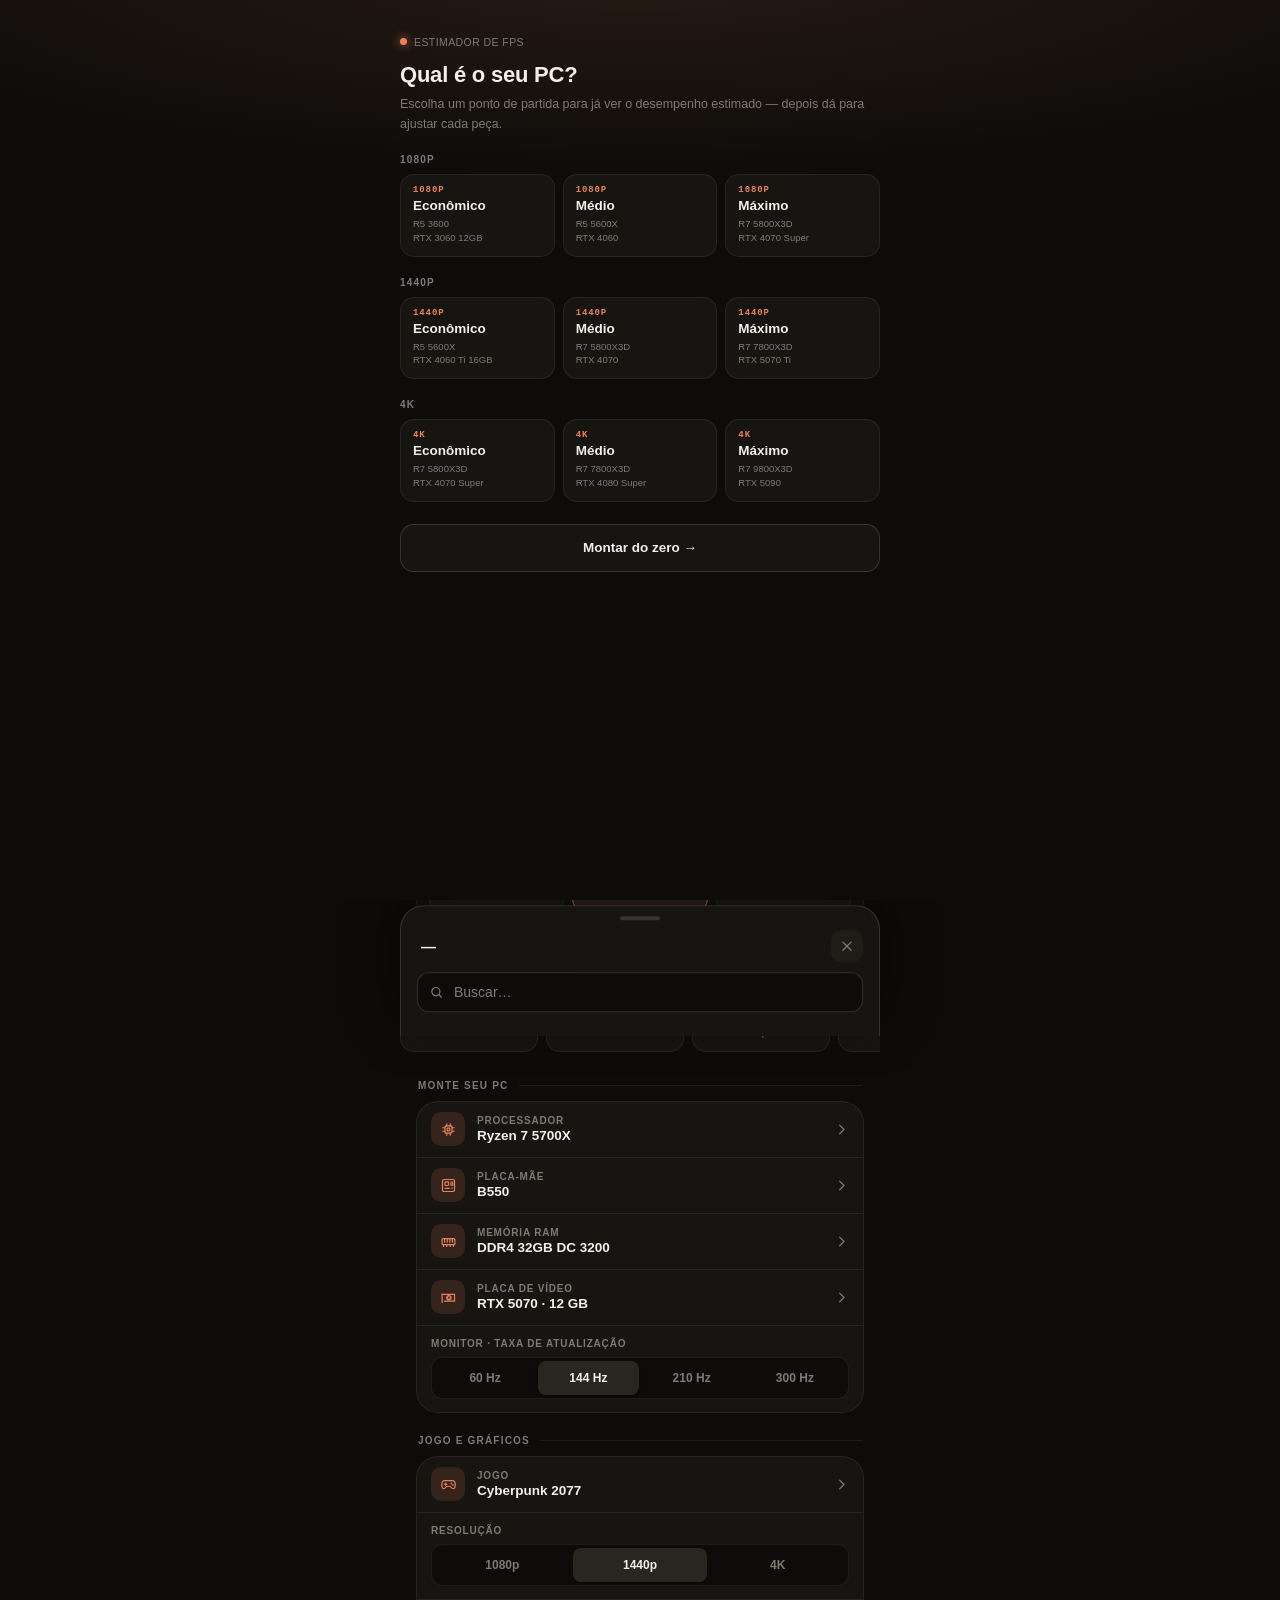
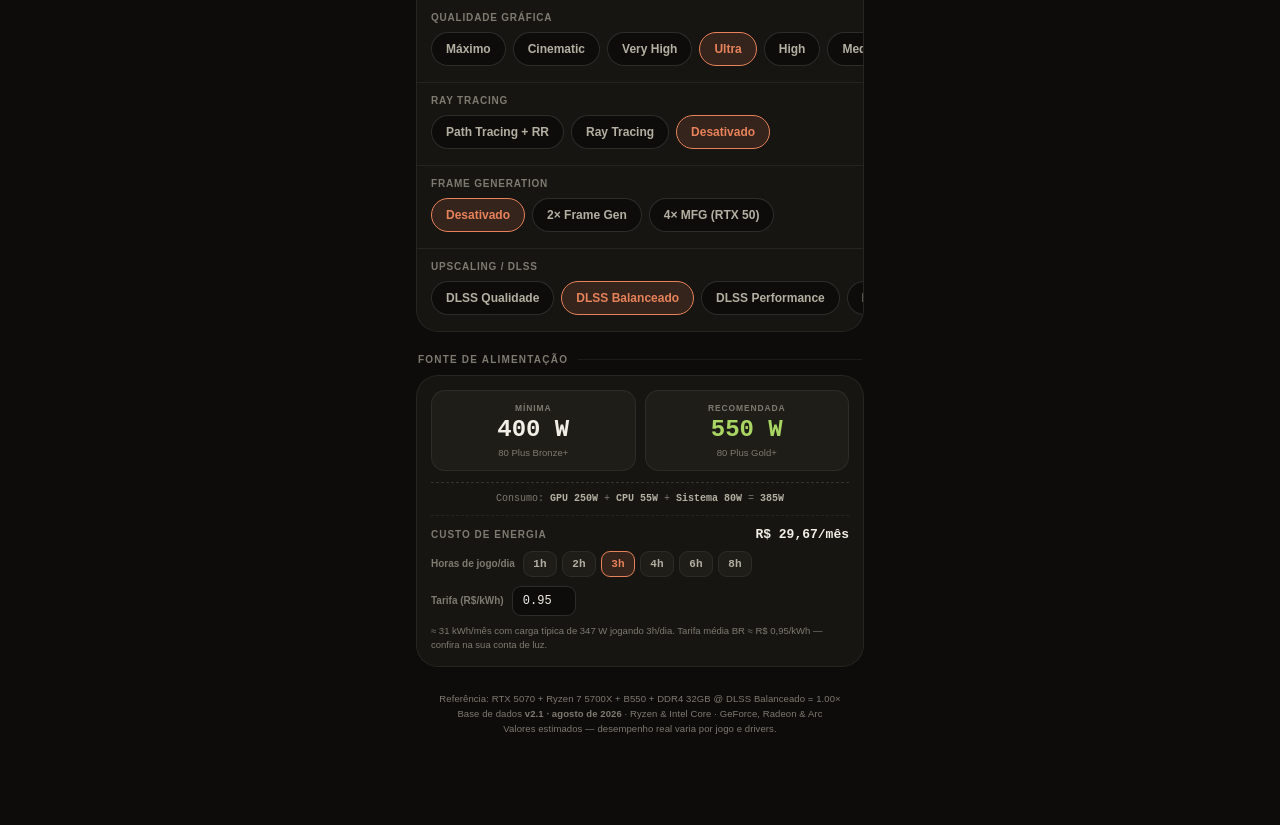
==== commit 1b35b466: "Incorpora GPUs Intel Arc e CPUs Intel 10ª/11ª geração Traz o trabalho que estava parado num ramo à p" ====
--- a/app/src/debug/assets/www/index.html
+++ b/app/src/debug/assets/www/index.html
@@ -5,7 +5,7 @@
 <meta name="viewport" content="width=device-width, initial-scale=1.0, viewport-fit=cover" />
 <title>Estimador de FPS — PC Gaming</title>
 <meta name="theme-color" content="#0d0c0a" />
-<meta name="description" content="Calculadora de FPS para PCs — Ryzen, Intel Core, GeForce e Radeon" />
+<meta name="description" content="Calculadora de FPS para PCs — Ryzen, Intel Core, GeForce, Radeon e Arc" />
 <style>
 /* ============================================================
    ESTIMADOR DE FPS — redesign mobile dark
@@ -887,7 +887,7 @@
       <div class="topbar">
         <div>
           <div class="topbar-tt">Estimador de FPS</div>
-          <div class="topbar-sub"><span class="topbar-dot"></span>Ryzen · Core · GeForce · Radeon</div>
+          <div class="topbar-sub"><span class="topbar-dot"></span>Ryzen · Core · GeForce · Radeon · Arc</div>
         </div>
         <div class="hero-acts">
           <button class="icbtn" id="btnPresets" title="Builds prontos" aria-label="Builds prontos">
@@ -1055,7 +1055,7 @@
 
       <footer>
         Referência: RTX 5070 + Ryzen 7 5700X + B550 + DDR4 32GB @ DLSS Balanceado = 1.00×<br/>
-        Base de dados <b id="dbv">v2.0</b> · Ryzen &amp; Intel Core · GeForce &amp; Radeon<br/>
+        Base de dados <b id="dbv">v2.1</b> · Ryzen &amp; Intel Core · GeForce, Radeon &amp; Arc<br/>
         Valores estimados — desempenho real varia por jogo e drivers.
       </footer>
     </div>
@@ -1482,9 +1482,9 @@
 ];
 
 /* ─────────────────────────────────────────────────────────────
-   2. BASE DE DADOS DE CPUs (AMD Ryzen AM4 / AM5)
+   2. BASE DE DADOS DE CPUs (AMD Ryzen AM4/AM5 · Intel Core LGA1200/1700/1851)
    m  : multiplicador de gaming relativo ao Ryzen 7 5700X = 1.00
-   s  : socket ('AM4' | 'AM5')
+   s  : socket ('AM4' | 'AM5' | 'LGA1200' | 'LGA1700' | 'LGA1851')
    ───────────────────────────────────────────────────────────── */
 const C = [
   // AM4 · Zen (1000)
@@ -1549,13 +1549,27 @@
   { g: 'LGA1851 · Core Ultra 200S', n: 'Core Ultra 5 245K', m: 1.10, s: 'LGA1851', w: 110 },
   { g: 'LGA1851 · Core Ultra 200S', n: 'Core Ultra 7 265K', m: 1.15, s: 'LGA1851', w: 125 },
   { g: 'LGA1851 · Core Ultra 200S', n: 'Core Ultra 9 285K', m: 1.20, s: 'LGA1851', w: 145 },
+  // Adicionadas ao final (não entre as gerações mais novas) para não
+  // deslocar os índices que builds salvos e códigos compartilhados guardam.
+  // LGA1200 · Intel 10ª geração (Comet Lake)
+  { g: 'LGA1200 · Intel 10ª ger.', n: 'Core i3-10100F', m: 0.68, s: 'LGA1200', w: 58 },
+  { g: 'LGA1200 · Intel 10ª ger.', n: 'Core i5-10400F', m: 0.74, s: 'LGA1200', w: 68 },
+  { g: 'LGA1200 · Intel 10ª ger.', n: 'Core i5-10600K', m: 0.80, s: 'LGA1200', w: 105 },
+  { g: 'LGA1200 · Intel 10ª ger.', n: 'Core i7-10700K', m: 0.86, s: 'LGA1200', w: 135 },
+  { g: 'LGA1200 · Intel 10ª ger.', n: 'Core i9-10900K', m: 0.90, s: 'LGA1200', w: 165 },
+  // LGA1200 · Intel 11ª geração (Rocket Lake)
+  { g: 'LGA1200 · Intel 11ª ger.', n: 'Core i5-11400F', m: 0.82, s: 'LGA1200', w: 68 },
+  { g: 'LGA1200 · Intel 11ª ger.', n: 'Core i5-11600K', m: 0.86, s: 'LGA1200', w: 110 },
+  { g: 'LGA1200 · Intel 11ª ger.', n: 'Core i7-11700K', m: 0.90, s: 'LGA1200', w: 140 },
+  { g: 'LGA1200 · Intel 11ª ger.', n: 'Core i9-11900K', m: 0.93, s: 'LGA1200', w: 170 },
 ];
 
 /* ─────────────────────────────────────────────────────────────
    3. BASE DE DADOS DE GPUs
    m   : multiplicador relativo ao RTX 5070 = 1.00
    v   : VRAM em GB
-   gen : geração ('gtx10'|'gtx16'|'rtx20'|'rtx30'|'rtx40'|'rtx50')
+   gen : geração ('gtx10'|'gtx16'|'rtx20'|'rtx30'|'rtx40'|'rtx50'|
+                  'rdna2'|'rdna3'|'rdna4'|'arca'|'arcb')
    ───────────────────────────────────────────────────────────── */
 const GP = [
   // GTX 10 (Pascal) — sem RT cores
@@ -1636,13 +1650,23 @@
   { g: 'RX 9000 (RDNA 4)',       n: 'RX 9060 XT 16GB', m: 0.75, v: 16, gen: 'rdna4', w: 165 },
   { g: 'RX 9000 (RDNA 4)',       n: 'RX 9070',         m: 1.02, v: 16, gen: 'rdna4', w: 220 },
   { g: 'RX 9000 (RDNA 4)',       n: 'RX 9070 XT',      m: 1.15, v: 16, gen: 'rdna4', w: 304 },
+  // Adicionadas ao final (mesmo motivo do array de CPUs acima).
+  // Arc A-Series (Alchemist) — 1ª geração, RT cores próprios (Xe-cores)
+  { g: 'Arc A-Series (Alchemist)', n: 'Arc A380',       m: 0.13, v: 6,  gen: 'arca', w: 75 },
+  { g: 'Arc A-Series (Alchemist)', n: 'Arc A580',       m: 0.29, v: 8,  gen: 'arca', w: 185 },
+  { g: 'Arc A-Series (Alchemist)', n: 'Arc A750',       m: 0.37, v: 8,  gen: 'arca', w: 225 },
+  { g: 'Arc A-Series (Alchemist)', n: 'Arc A770 8GB',   m: 0.45, v: 8,  gen: 'arca', w: 225 },
+  { g: 'Arc A-Series (Alchemist)', n: 'Arc A770 16GB',  m: 0.46, v: 16, gen: 'arca', w: 225 },
+  // Arc B-Series (Battlemage) — 2ª geração, com XeSS Frame Generation
+  { g: 'Arc B-Series (Battlemage)', n: 'Arc B570',      m: 0.50, v: 10, gen: 'arcb', w: 150 },
+  { g: 'Arc B-Series (Battlemage)', n: 'Arc B580',      m: 0.58, v: 12, gen: 'arcb', w: 190 },
 ];
 
 
 /* ─────────────────────────────────────────────────────────────
    3b. BASE DE DADOS DE PLACAS-MÃE
    m : multiplicador de sustentação de boost (VRM quality)
-   s : socket compatível ('AM4' | 'AM5')
+   s : socket compatível ('AM4' | 'AM5' | 'LGA1200' | 'LGA1700' | 'LGA1851')
    ───────────────────────────────────────────────────────────── */
 const MB = [
   // AM4 · Série 400
@@ -1672,6 +1696,12 @@
   // LGA1851 · Intel série 800
   { g: 'LGA1851 · Série 800',     n: 'B860',            s: 'LGA1851', m: 1.00 },
   { g: 'LGA1851 · Série 800',     n: 'Z890',            s: 'LGA1851', m: 1.01 },
+  // LGA1200 · Intel série 400/500 (adicionada ao final, mesmo motivo acima)
+  { g: 'LGA1200 · Série 400/500', n: 'H410 (sem OC)',   s: 'LGA1200', m: 0.95 },
+  { g: 'LGA1200 · Série 400/500', n: 'B460',            s: 'LGA1200', m: 0.97 },
+  { g: 'LGA1200 · Série 400/500', n: 'Z490',            s: 'LGA1200', m: 1.00 },
+  { g: 'LGA1200 · Série 400/500', n: 'B560',            s: 'LGA1200', m: 0.98 },
+  { g: 'LGA1200 · Série 400/500', n: 'Z590',            s: 'LGA1200', m: 1.00 },
 ];
 
 // Marcadores por taxa de atualização (Hz) [intermediário, máximo]
@@ -1712,8 +1742,17 @@
   { k: 'native', n: 'Nativo (sem FSR)', m: 0.60 },
 ];
 
+// Upscaling Intel (Arc) — mesmos multiplicadores dos níveis DLSS/FSR equivalentes
+const XESS = [
+  { k: 'qual',   n: 'XeSS Qualidade',    m: 0.92 },
+  { k: 'bal',    n: 'XeSS Balanceado',   m: 1.00 },
+  { k: 'perf',   n: 'XeSS Performance',  m: 1.12 },
+  { k: 'naa',    n: 'XeSS Native AA',    m: 0.65 },
+  { k: 'native', n: 'Nativo (sem XeSS)', m: 0.60 },
+];
+
 // Versão da base de dados — atualize ao mexer em G/C/GP/MB
-const DB_META = { v: '2.0', updated: 'julho de 2026' };
+const DB_META = { v: '2.1', updated: 'agosto de 2026' };
 
 // Ajuste de VRAM por preset (relativo ao Ultra como base)
 const VRAM_PRE = {
@@ -1778,9 +1817,10 @@
 
 /* Capacidades por geração de GPU */
 const isRadeon = gp => gp.gen.indexOf('rdna') === 0;
+const isArc    = gp => gp.gen.indexOf('arc') === 0;
 const hasRTHW  = gp => gp.gen !== 'gtx10' && gp.gen !== 'gtx16';
 const canRRHW  = gp => gp.gen === 'rtx40' || gp.gen === 'rtx50';
-const hasFGHW  = gp => gp.gen === 'rtx40' || gp.gen === 'rtx50' || gp.gen === 'rdna3' || gp.gen === 'rdna4';
+const hasFGHW  = gp => gp.gen === 'rtx40' || gp.gen === 'rtx50' || gp.gen === 'rdna3' || gp.gen === 'rdna4' || gp.gen === 'arcb';
 
 let toastTimer = null;
 function toast(msg) {
@@ -1853,7 +1893,7 @@
     { k: 'ddr5_32',      n: 'DDR5 32GB DC 5200', g: 'DDR5 padrão — 5200 MT/s' },
     { k: 'ddr5_64',      n: 'DDR5 64GB DC 5200', g: 'DDR5 padrão — 5200 MT/s' },
   ];
-  if (sock === 'AM4') return ddr4('DDR4 (AM4)');
+  if (sock === 'AM4' || sock === 'LGA1200') return ddr4(`DDR4 (${sock})`);
   if (sock === 'LGA1700') return ddr4('DDR4 (LGA1700)').concat(ddr5);
   return ddr5;
 }
@@ -1883,13 +1923,17 @@
 
 function fgOptionsFor(gpu) {
   const opts = [{ v: 1, n: 'Desativado' }];
-  if (hasFGHW(gpu)) opts.push({ v: 1.78, n: isRadeon(gpu) ? 'FSR 3 Frame Gen 2×' : '2× Frame Gen' });
+  if (hasFGHW(gpu)) {
+    const fgName = isRadeon(gpu) ? 'FSR 3 Frame Gen 2×' : isArc(gpu) ? 'XeSS Frame Gen 2×' : '2× Frame Gen';
+    opts.push({ v: 1.78, n: fgName });
+  }
   if (gpu.gen === 'rtx50') opts.push({ v: 3.15, n: '4× MFG (RTX 50)' });
   return opts;
 }
 
 function dlssOptionsFor(gpu) {
   if (isRadeon(gpu)) return FSR;
+  if (isArc(gpu)) return XESS;
   return hasRTHW(gpu) ? DLSS : DLSS.filter(o => !o.rtx);
 }
 function upscalerName(s) {
@@ -1900,7 +1944,7 @@
 function normalizeS(s) {
   const cpu = C[s.cpu], gpu = GP[s.gpu];
   const ramOpts = ramOptionsFor(cpu.s);
-  if (!ramOpts.find(o => o.k === s.ram)) s.ram = cpu.s === 'AM4' ? 'ddr4_32' : 'ddr5_32';
+  if (!ramOpts.find(o => o.k === s.ram)) s.ram = (cpu.s === 'AM4' || cpu.s === 'LGA1200') ? 'ddr4_32' : 'ddr5_32';
   const mFilt = MB.map((m, i) => ({ ...m, idx: i })).filter(m => m.s === cpu.s);
   if (!mFilt.find(m => m.idx === s.mobo)) s.mobo = mFilt[0].idx;
   const ro = rtOptionsFor(s);
@@ -1938,8 +1982,8 @@
 
   const noRT      = !hasRTHW(gpu);
   const canRR     = canRRHW(gpu);
-  const isRTX2030 = gpu.gen === 'rtx20' || gpu.gen === 'rtx30';
   const radeon    = isRadeon(gpu);
+  const arc       = isArc(gpu);
 
   let rtKey = s.rt;
   if (game.rt === 'none') rtKey = 'off';
@@ -1950,7 +1994,7 @@
   let gpuWarn = '';
   if (s.rt !== 'off' && noRT && game.rt !== 'none') {
     gpuWarn = `${gpu.n} não tem RT cores — usando rasterização pura.`;
-  } else if (game.rt === 'pt' && s.rt === 'rr' && (isRTX2030 || radeon)) {
+  } else if (game.rt === 'pt' && s.rt === 'rr' && !canRR) {
     gpuWarn = `${gpu.n} não suporta Path Tracing completo — usando Ray Tracing padrão.`;
   }
   if (s.fg > 1 && !hasFGHW(gpu)) {
@@ -1975,7 +2019,7 @@
   const rtActive = rtKey !== 'off';
   const swLumen  = game.rt === 'lumen' && rtKey === 'rt';
   if (rtActive && !swLumen) {
-    const rtArch = { rtx20: 0.70, rtx30: 0.85, rdna2: 0.62, rdna3: 0.78, rdna4: 0.95 }[gpu.gen];
+    const rtArch = { rtx20: 0.70, rtx30: 0.85, rdna2: 0.62, rdna3: 0.78, rdna4: 0.95, arca: 0.72, arcb: 0.85 }[gpu.gen];
     if (rtArch) {
       base *= rtArch;
       steps.push({ t: 'Eficiência de RT da arquitetura', d: gpu.g, m: rtArch, fps: base });
@@ -1988,7 +2032,8 @@
 
   const dlssM = parseFloat(s.dlss) || 1;
   base *= dlssM;
-  steps.push({ t: upscalerName(s) || 'Upscaler', d: radeon ? 'upscaling FSR' : 'upscaling DLSS', m: dlssM, fps: base });
+  const upscalerLabel = radeon ? 'upscaling FSR' : arc ? 'upscaling XeSS' : 'upscaling DLSS';
+  steps.push({ t: upscalerName(s) || 'Upscaler', d: upscalerLabel, m: dlssM, fps: base });
 
   const vBase  = game.v[s.res] || 8;
   const vNeed  = vBase + (VRAM_PRE[s.preset] || 0) + vramRT(game.rt, rtKey);
@@ -2333,7 +2378,7 @@
   renderChips($('chipsFG'), fo.map(o => ({ v: o.v, n: o.n })), st.fg,
     v => { st.fg = parseFloat(v); renderAll(); });
 
-  $('lbUp').textContent = isRadeon(gpu) ? 'Upscaling / FSR' : 'Upscaling / DLSS';
+  $('lbUp').textContent = isRadeon(gpu) ? 'Upscaling / FSR' : isArc(gpu) ? 'Upscaling / XeSS' : 'Upscaling / DLSS';
   renderChips($('chipsDLSS'), dlssOptionsFor(gpu).map(o => ({ v: o.m, n: o.n })), st.dlss,
     v => { st.dlss = parseFloat(v); renderAll(); });
 
